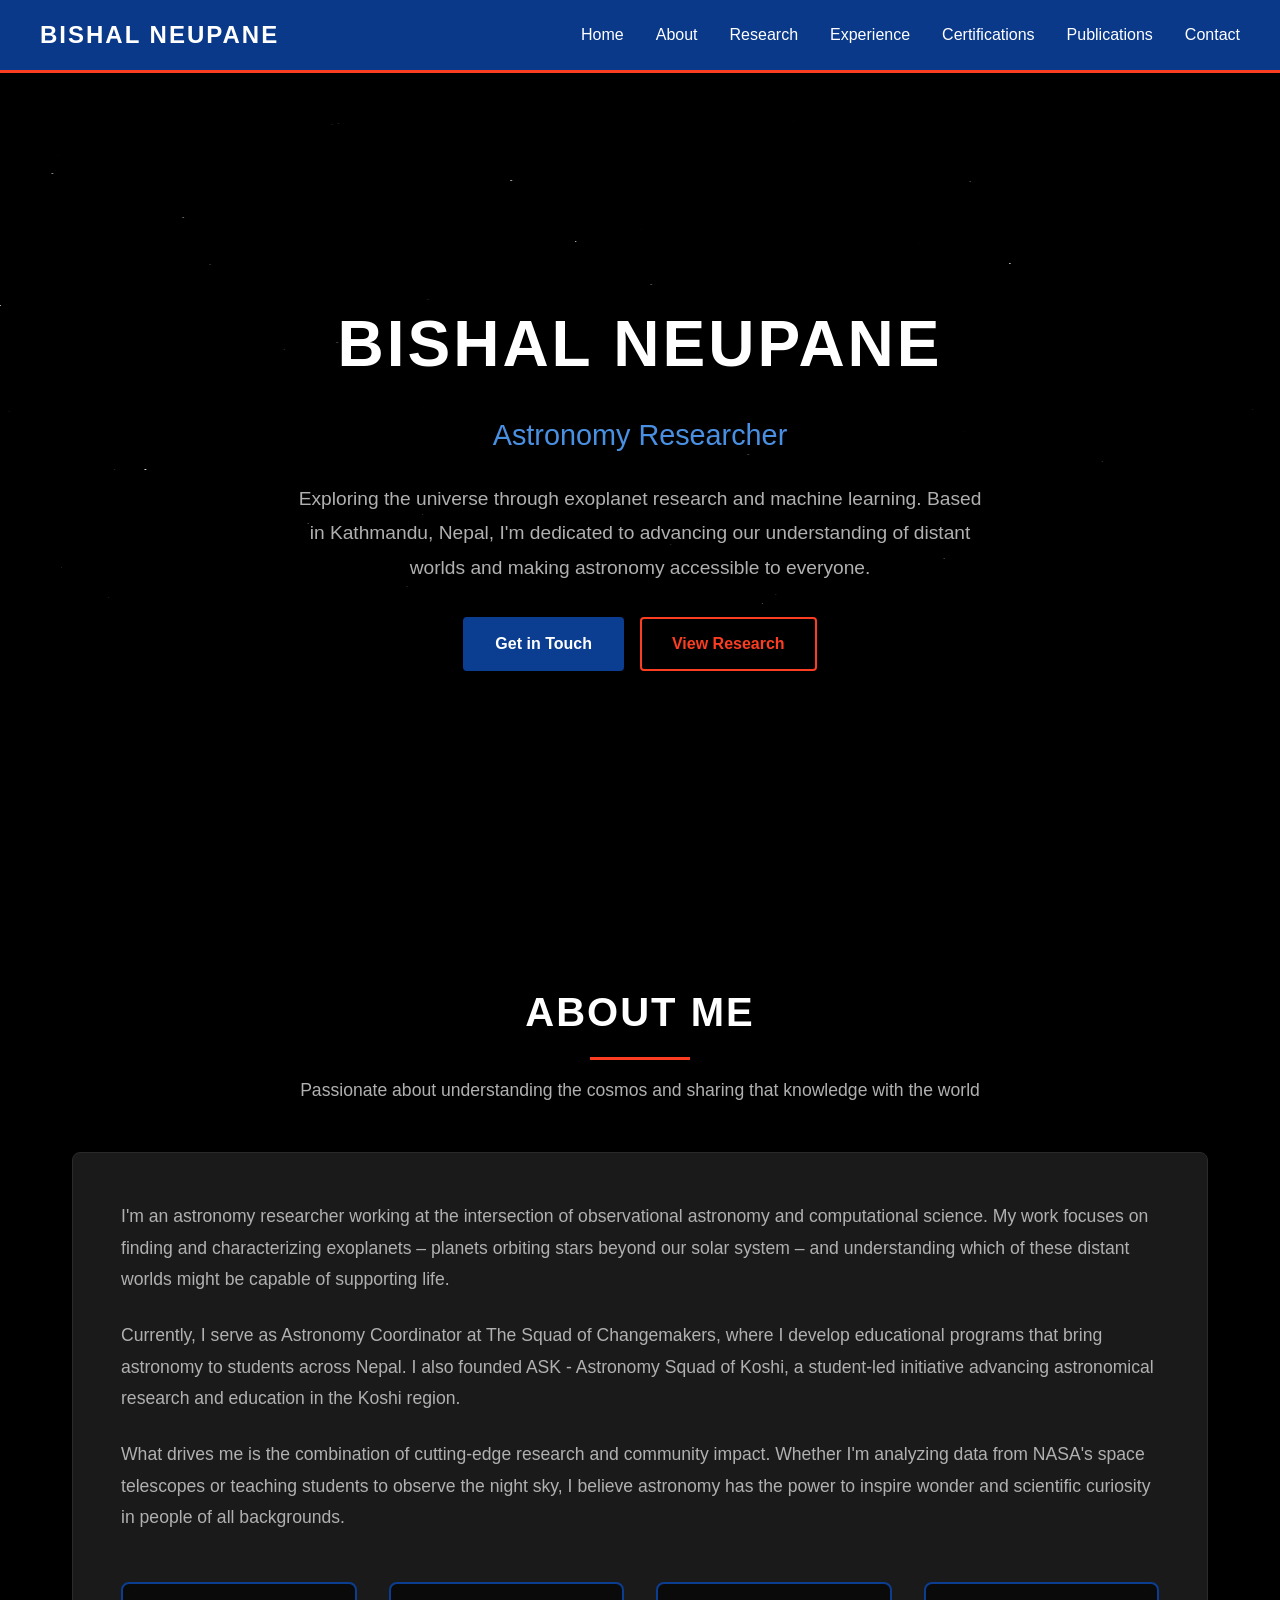
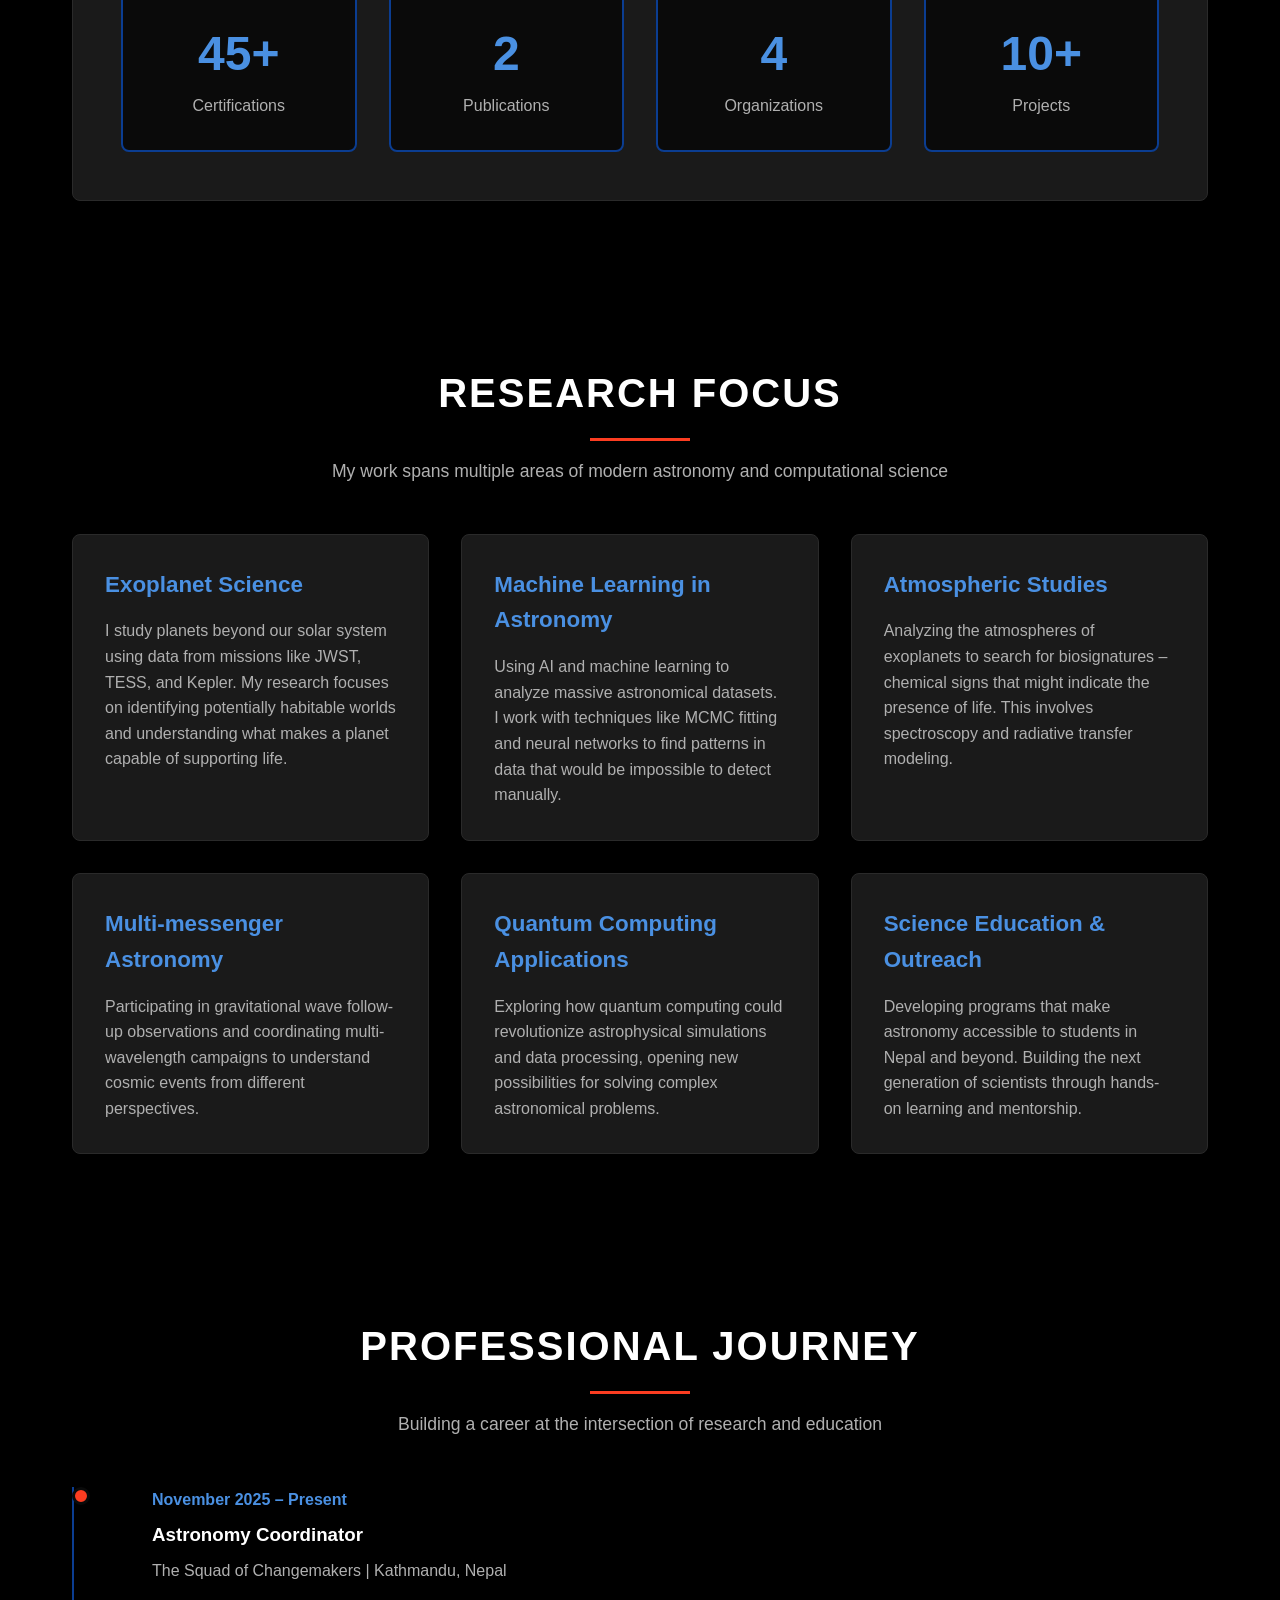
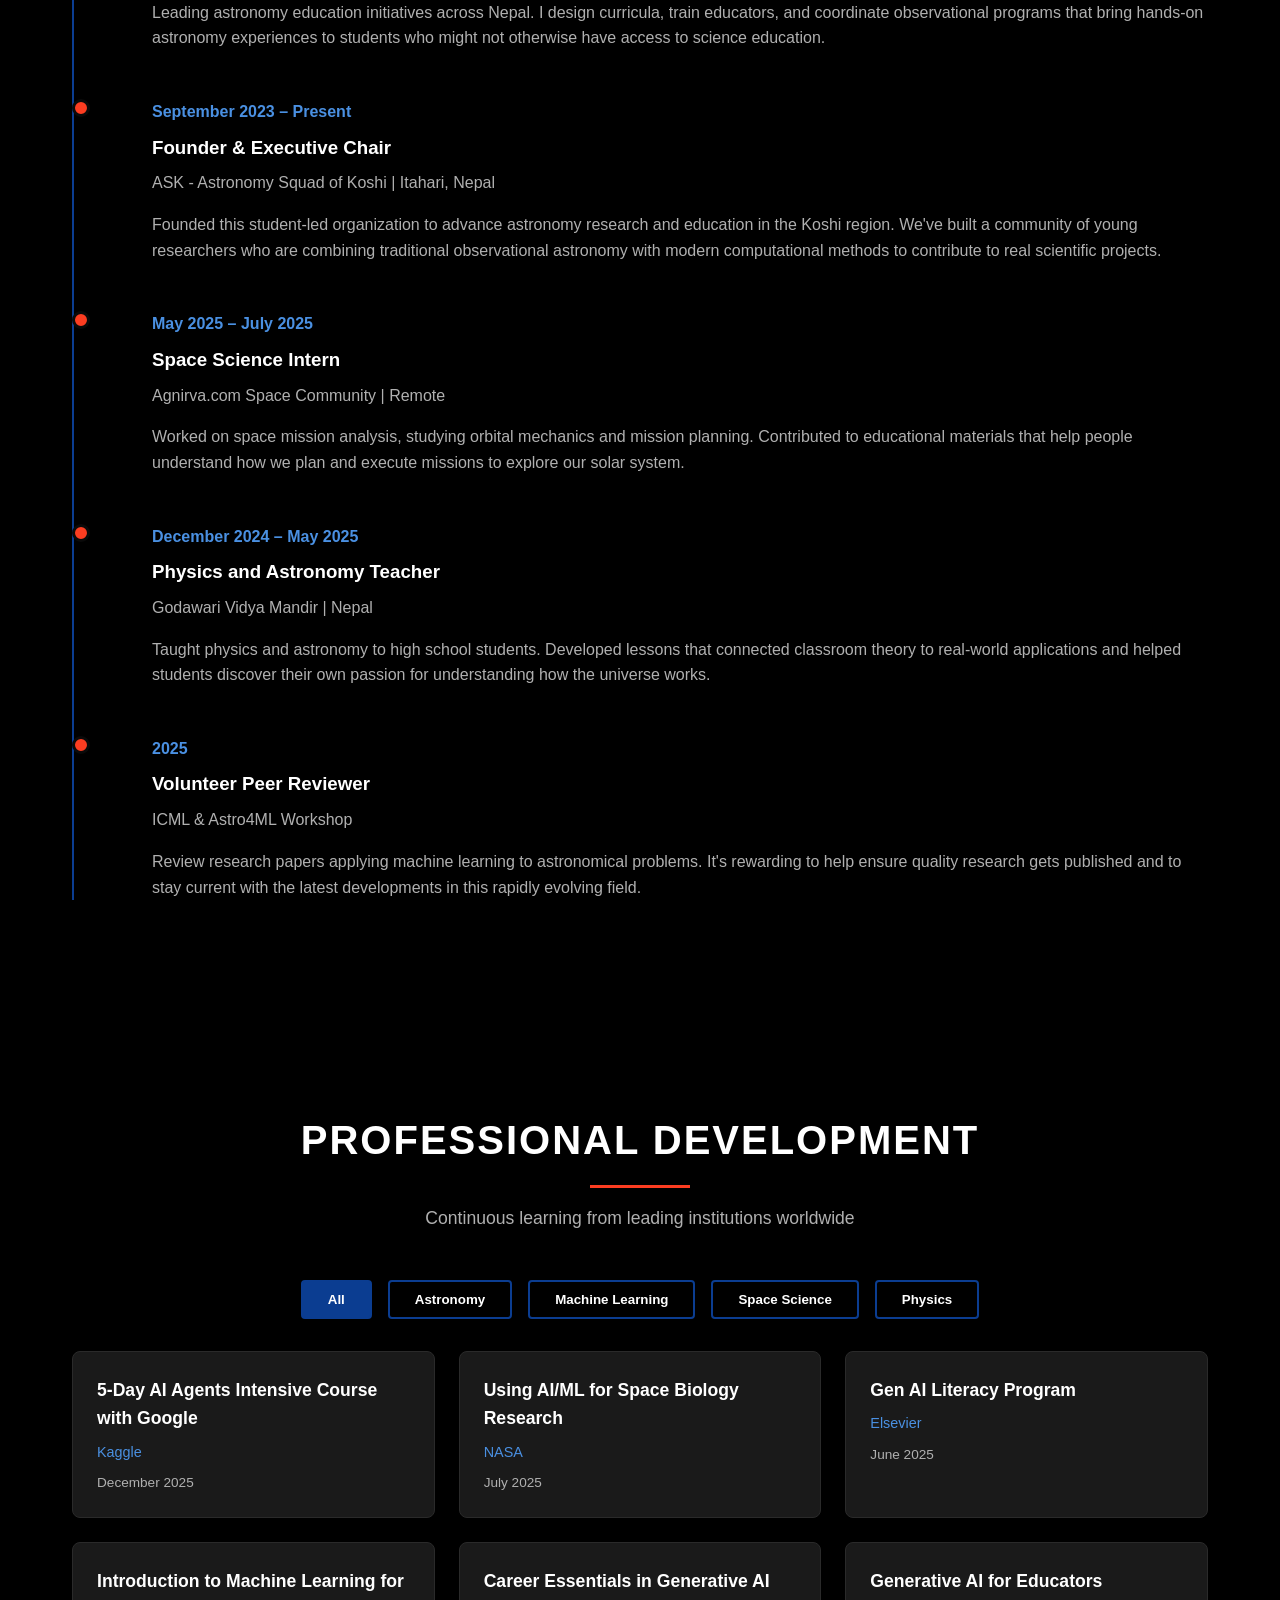
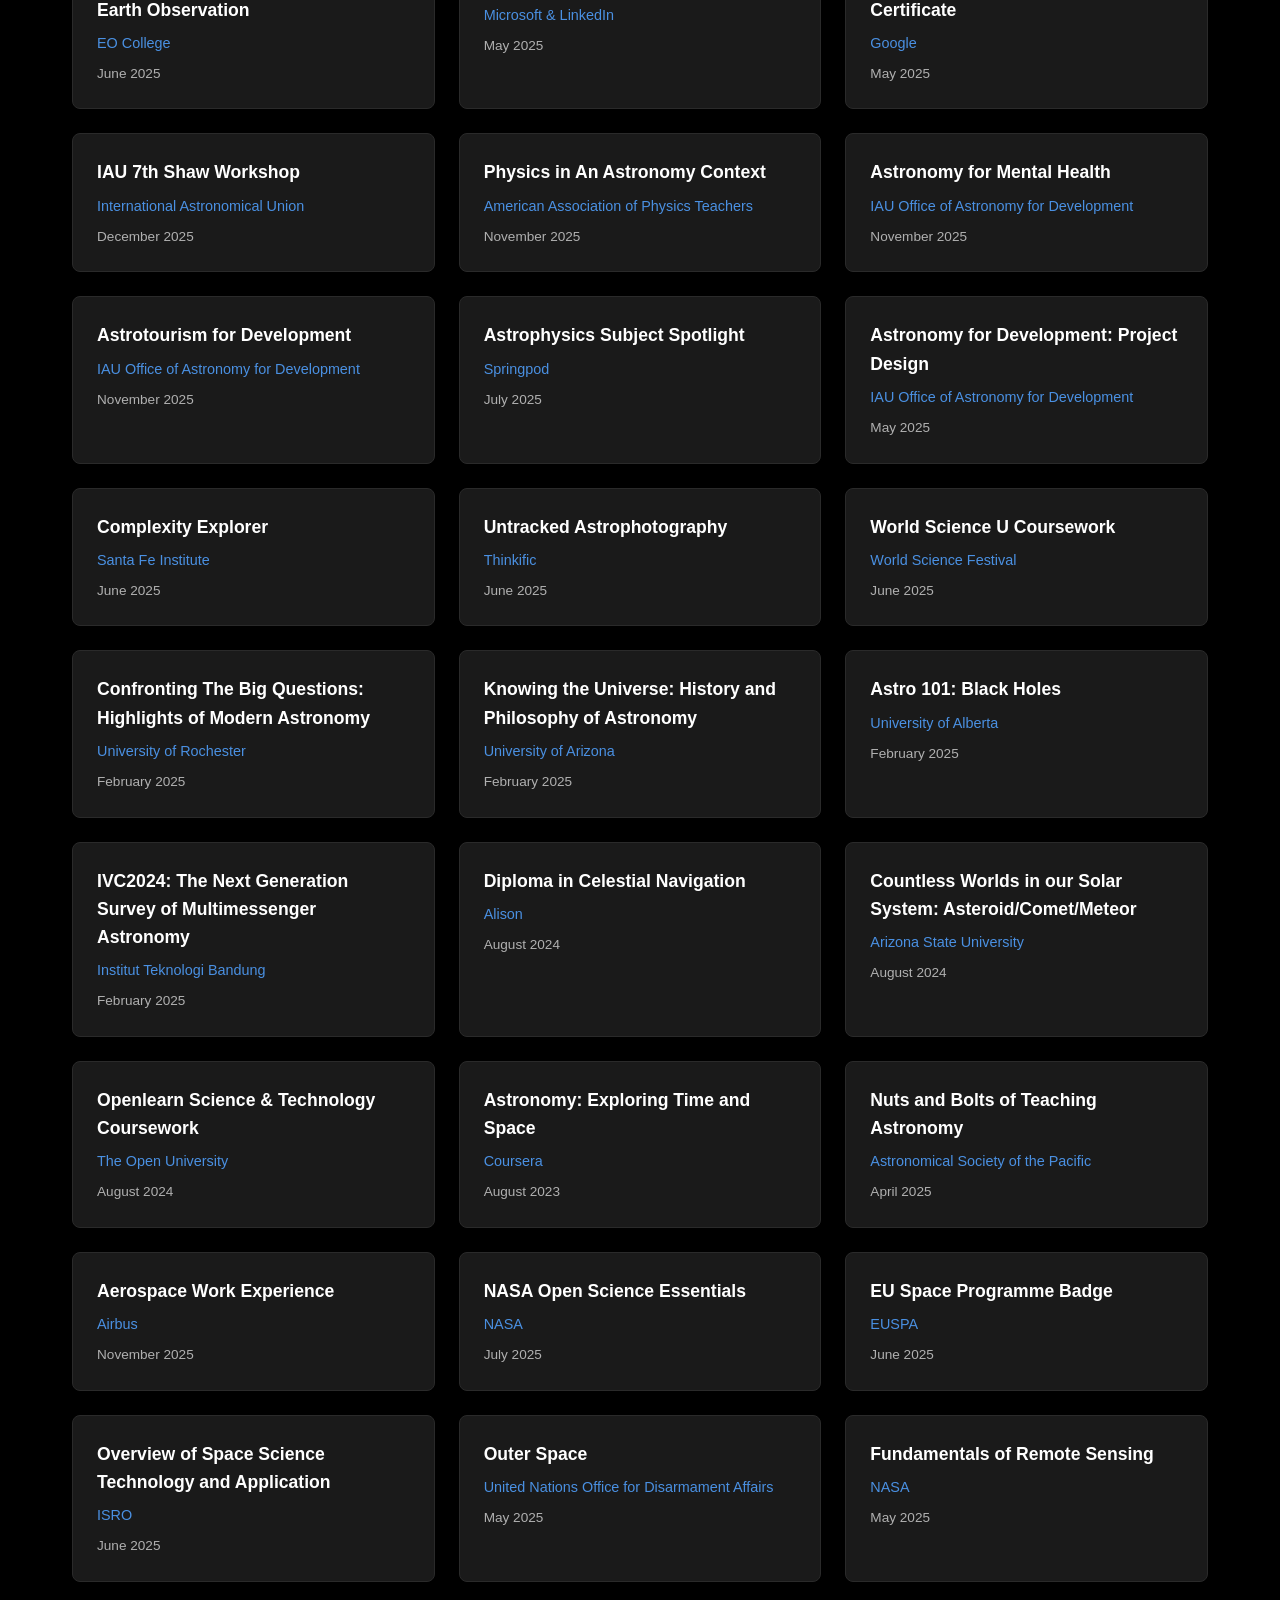
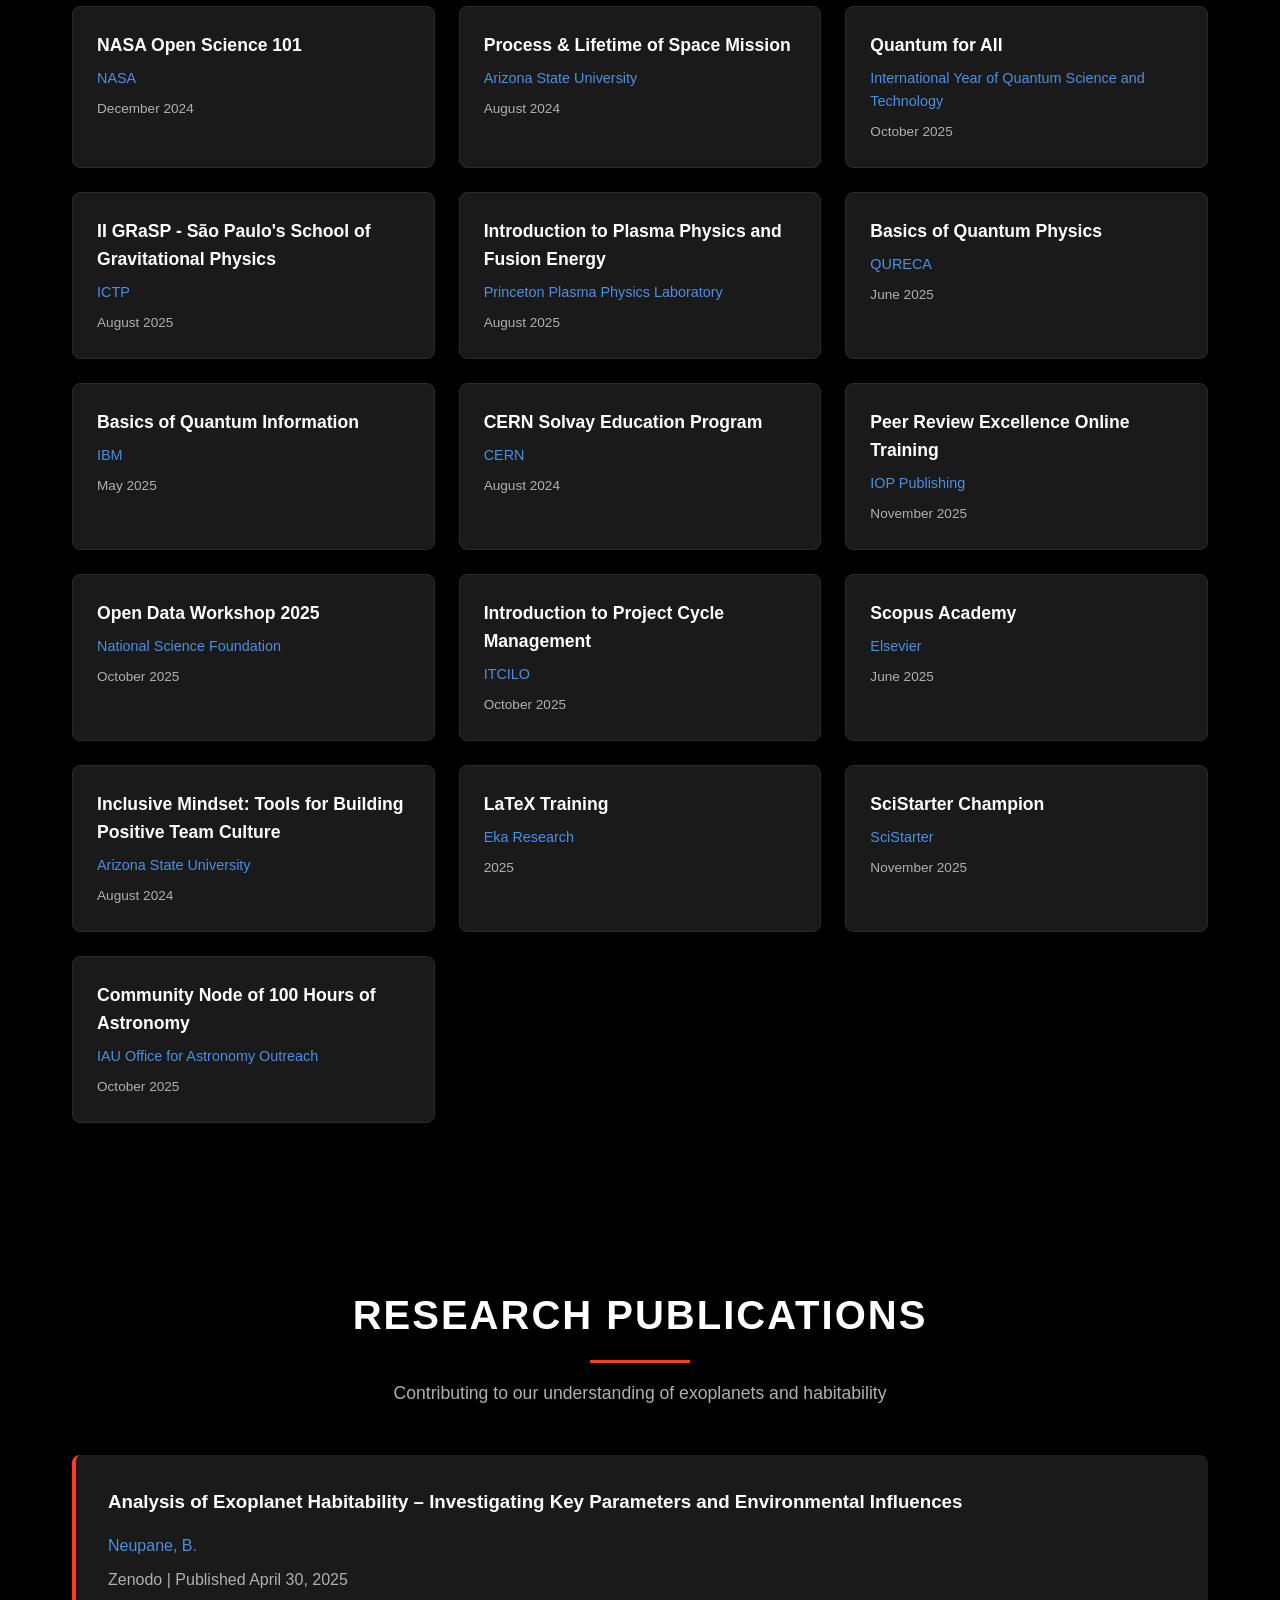
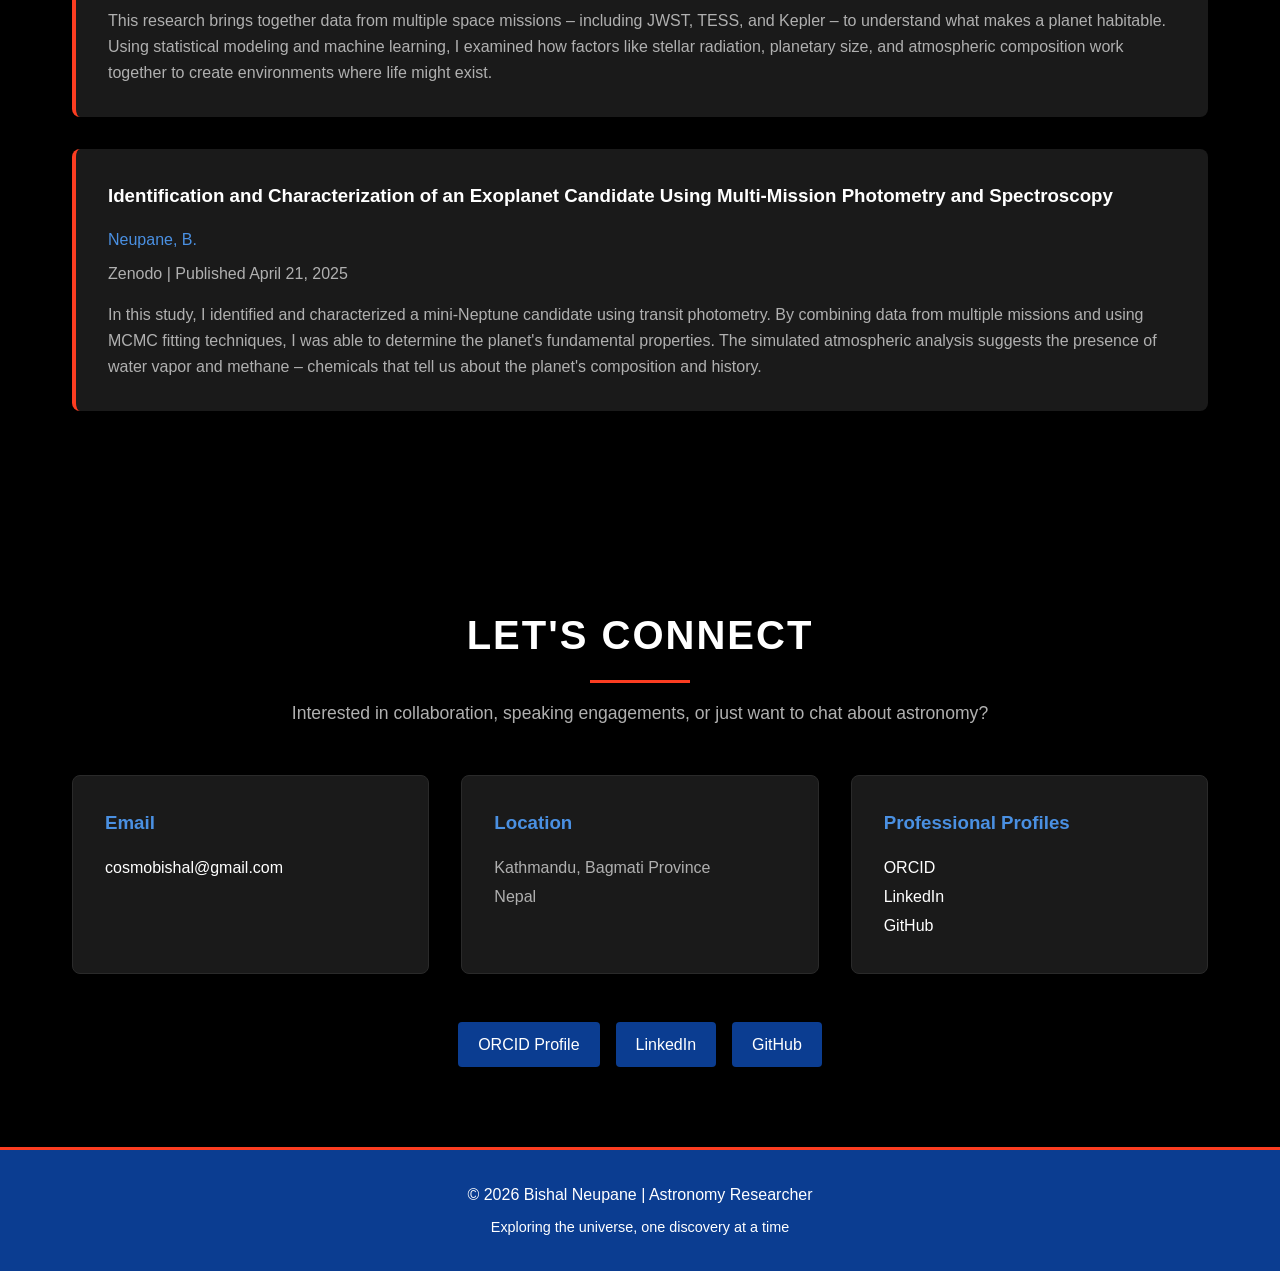
==== index.html @ dc9514df "Run" ====
<!DOCTYPE html>
<html lang="en">
<head>
    <meta charset="UTF-8">
    <meta name="viewport" content="width=device-width, initial-scale=1.0">
    <title>Bishal Neupane | Astronomy Researcher</title>
    <meta name="description" content="Bishal Neupane - Astronomy Researcher specializing in exoplanet studies and machine learning applications">
    
    <style>
        * {
            margin: 0;
            padding: 0;
            box-sizing: border-box;
        }

        body {
            font-family: -apple-system, BlinkMacSystemFont, 'Segoe UI', Roboto, Oxygen, Ubuntu, Cantarell, sans-serif;
            background: #000000;
            color: #ffffff;
            line-height: 1.6;
            overflow-x: hidden;
        }

        /* NASA-inspired color palette */
        :root {
            --nasa-blue: #0B3D91;
            --nasa-red: #FC3D21;
            --nasa-white: #ffffff;
            --dark-bg: #0a0a0a;
            --card-bg: #1a1a1a;
            --border-color: #2a2a2a;
            --accent-blue: #4A90E2;
            --text-gray: #b0b0b0;
        }

        /* Starfield Background */
        #stars {
            position: fixed;
            top: 0;
            left: 0;
            width: 100%;
            height: 100%;
            z-index: -1;
        }

        /* Navigation */
        nav {
            position: fixed;
            top: 0;
            width: 100%;
            background: rgba(11, 61, 145, 0.95);
            backdrop-filter: blur(10px);
            padding: 1rem 2rem;
            z-index: 1000;
            border-bottom: 3px solid var(--nasa-red);
        }

        .nav-container {
            max-width: 1200px;
            margin: 0 auto;
            display: flex;
            justify-content: space-between;
            align-items: center;
        }

        .logo {
            font-size: 1.5rem;
            font-weight: 700;
            color: var(--nasa-white);
            letter-spacing: 2px;
        }

        .nav-links {
            display: flex;
            gap: 2rem;
            list-style: none;
        }

        .nav-links a {
            color: var(--nasa-white);
            text-decoration: none;
            font-weight: 500;
            transition: color 0.3s;
        }

        .nav-links a:hover {
            color: var(--nasa-red);
        }

        /* Mobile Menu */
        .menu-toggle {
            display: none;
            flex-direction: column;
            gap: 4px;
            cursor: pointer;
        }

        .menu-toggle span {
            width: 25px;
            height: 3px;
            background: white;
            transition: 0.3s;
        }

        /* Hero Section */
        .hero {
            min-height: 100vh;
            display: flex;
            align-items: center;
            justify-content: center;
            text-align: center;
            padding: 6rem 2rem 2rem;
            position: relative;
        }

        .hero-content h1 {
            font-size: 4rem;
            font-weight: 700;
            margin-bottom: 1rem;
            color: var(--nasa-white);
            text-transform: uppercase;
            letter-spacing: 3px;
        }

        .hero-content h2 {
            font-size: 1.8rem;
            color: var(--accent-blue);
            margin-bottom: 1.5rem;
            font-weight: 400;
        }

        .hero-content p {
            font-size: 1.2rem;
            max-width: 700px;
            margin: 0 auto 2rem;
            color: var(--text-gray);
            line-height: 1.8;
        }

        .hero-buttons {
            display: flex;
            gap: 1rem;
            justify-content: center;
            flex-wrap: wrap;
        }

        .btn {
            padding: 12px 30px;
            border: 2px solid var(--nasa-blue);
            background: var(--nasa-blue);
            color: white;
            text-decoration: none;
            font-weight: 600;
            border-radius: 4px;
            transition: all 0.3s;
            display: inline-flex;
            align-items: center;
            gap: 8px;
        }

        .btn:hover {
            background: transparent;
            border-color: var(--accent-blue);
            color: var(--accent-blue);
        }

        .btn-outline {
            background: transparent;
            border-color: var(--nasa-red);
            color: var(--nasa-red);
        }

        .btn-outline:hover {
            background: var(--nasa-red);
            color: white;
        }

        /* Section Styles */
        section {
            padding: 5rem 2rem;
            max-width: 1200px;
            margin: 0 auto;
        }

        .section-title {
            font-size: 2.5rem;
            text-align: center;
            margin-bottom: 1rem;
            color: var(--nasa-white);
            text-transform: uppercase;
            letter-spacing: 2px;
            position: relative;
            padding-bottom: 1rem;
        }

        .section-title::after {
            content: '';
            position: absolute;
            bottom: 0;
            left: 50%;
            transform: translateX(-50%);
            width: 100px;
            height: 3px;
            background: var(--nasa-red);
        }

        .section-intro {
            text-align: center;
            font-size: 1.1rem;
            color: var(--text-gray);
            max-width: 800px;
            margin: 0 auto 3rem;
        }

        /* About Section */
        .about-content {
            background: var(--card-bg);
            padding: 3rem;
            border-radius: 8px;
            border: 1px solid var(--border-color);
            margin-top: 2rem;
        }

        .about-content p {
            margin-bottom: 1.5rem;
            font-size: 1.1rem;
            color: var(--text-gray);
            line-height: 1.8;
        }

        .stats-grid {
            display: grid;
            grid-template-columns: repeat(auto-fit, minmax(200px, 1fr));
            gap: 2rem;
            margin-top: 3rem;
        }

        .stat-box {
            text-align: center;
            padding: 2rem;
            background: var(--dark-bg);
            border: 2px solid var(--nasa-blue);
            border-radius: 8px;
        }

        .stat-number {
            font-size: 3rem;
            font-weight: 700;
            color: var(--accent-blue);
            display: block;
        }

        .stat-label {
            font-size: 1rem;
            color: var(--text-gray);
            margin-top: 0.5rem;
        }

        /* Research Grid */
        .research-grid {
            display: grid;
            grid-template-columns: repeat(auto-fit, minmax(300px, 1fr));
            gap: 2rem;
            margin-top: 3rem;
        }

        .research-card {
            background: var(--card-bg);
            padding: 2rem;
            border-radius: 8px;
            border: 1px solid var(--border-color);
            transition: all 0.3s;
        }

        .research-card:hover {
            border-color: var(--nasa-blue);
            transform: translateY(-5px);
        }

        .research-card h3 {
            color: var(--accent-blue);
            margin-bottom: 1rem;
            font-size: 1.4rem;
        }

        .research-card p {
            color: var(--text-gray);
            line-height: 1.6;
        }

        /* Experience Timeline */
        .timeline {
            position: relative;
            padding-left: 3rem;
            margin-top: 3rem;
        }

        .timeline::before {
            content: '';
            position: absolute;
            left: 0;
            top: 0;
            bottom: 0;
            width: 2px;
            background: var(--nasa-blue);
        }

        .timeline-item {
            position: relative;
            margin-bottom: 3rem;
            padding-left: 2rem;
        }

        .timeline-item::before {
            content: '';
            position: absolute;
            left: -3rem;
            top: 0;
            width: 12px;
            height: 12px;
            background: var(--nasa-red);
            border-radius: 50%;
            border: 3px solid var(--dark-bg);
        }

        .timeline-date {
            color: var(--accent-blue);
            font-weight: 600;
            margin-bottom: 0.5rem;
        }

        .timeline-item h3 {
            color: var(--nasa-white);
            margin-bottom: 0.5rem;
        }

        .timeline-item h4 {
            color: var(--text-gray);
            font-weight: 400;
            margin-bottom: 1rem;
        }

        .timeline-item p {
            color: var(--text-gray);
            line-height: 1.6;
        }

        /* Certifications */
        .cert-filters {
            display: flex;
            gap: 1rem;
            justify-content: center;
            flex-wrap: wrap;
            margin: 2rem 0;
        }

        .cert-filter {
            padding: 10px 25px;
            background: transparent;
            border: 2px solid var(--nasa-blue);
            color: var(--nasa-white);
            cursor: pointer;
            border-radius: 4px;
            font-weight: 600;
            transition: all 0.3s;
        }

        .cert-filter:hover,
        .cert-filter.active {
            background: var(--nasa-blue);
        }

        .cert-grid {
            display: grid;
            grid-template-columns: repeat(auto-fill, minmax(280px, 1fr));
            gap: 1.5rem;
            margin-top: 2rem;
        }

        .cert-card {
            background: var(--card-bg);
            padding: 1.5rem;
            border-radius: 8px;
            border: 1px solid var(--border-color);
            transition: all 0.3s;
        }

        .cert-card:hover {
            border-color: var(--accent-blue);
        }

        .cert-card h4 {
            color: var(--nasa-white);
            margin-bottom: 0.5rem;
            font-size: 1.1rem;
        }

        .cert-institution {
            color: var(--accent-blue);
            font-size: 0.9rem;
            margin-bottom: 0.5rem;
        }

        .cert-date {
            color: var(--text-gray);
            font-size: 0.85rem;
        }

        /* Publications */
        .publication-list {
            margin-top: 3rem;
        }

        .publication {
            background: var(--card-bg);
            padding: 2rem;
            border-radius: 8px;
            border-left: 4px solid var(--nasa-red);
            margin-bottom: 2rem;
        }

        .publication h3 {
            color: var(--nasa-white);
            margin-bottom: 1rem;
        }

        .publication .authors {
            color: var(--accent-blue);
            margin-bottom: 0.5rem;
        }

        .publication .venue {
            color: var(--text-gray);
            margin-bottom: 1rem;
        }

        .publication p {
            color: var(--text-gray);
            line-height: 1.6;
        }

        /* Contact Section */
        .contact-grid {
            display: grid;
            grid-template-columns: repeat(auto-fit, minmax(300px, 1fr));
            gap: 2rem;
            margin-top: 3rem;
        }

        .contact-info {
            background: var(--card-bg);
            padding: 2rem;
            border-radius: 8px;
            border: 1px solid var(--border-color);
        }

        .contact-info h3 {
            color: var(--accent-blue);
            margin-bottom: 1rem;
        }

        .contact-info p {
            color: var(--text-gray);
            line-height: 1.8;
        }

        .contact-info a {
            color: var(--nasa-white);
            text-decoration: none;
        }

        .contact-info a:hover {
            color: var(--accent-blue);
        }

        .social-links {
            display: flex;
            gap: 1rem;
            margin-top: 2rem;
            flex-wrap: wrap;
        }

        .social-link {
            padding: 10px 20px;
            background: var(--nasa-blue);
            color: white;
            text-decoration: none;
            border-radius: 4px;
            transition: all 0.3s;
        }

        .social-link:hover {
            background: var(--accent-blue);
        }

        /* Footer */
        footer {
            background: var(--nasa-blue);
            padding: 2rem;
            text-align: center;
            border-top: 3px solid var(--nasa-red);
        }

        footer p {
            color: var(--nasa-white);
        }

        /* Responsive */
        @media (max-width: 768px) {
            .nav-links {
                display: none;
                position: absolute;
                top: 100%;
                left: 0;
                right: 0;
                background: var(--nasa-blue);
                flex-direction: column;
                padding: 1rem;
                gap: 1rem;
            }

            .nav-links.active {
                display: flex;
            }

            .menu-toggle {
                display: flex;
            }

            .hero-content h1 {
                font-size: 2.5rem;
            }

            .hero-content h2 {
                font-size: 1.4rem;
            }

            .timeline {
                padding-left: 2rem;
            }
        }
    </style>
</head>
<body>
    <!-- Stars Background -->
    <canvas id="stars"></canvas>

    <!-- Navigation -->
    <nav>
        <div class="nav-container">
            <div class="logo">BISHAL NEUPANE</div>
            <div class="menu-toggle" onclick="toggleMenu()">
                <span></span>
                <span></span>
                <span></span>
            </div>
            <ul class="nav-links" id="navLinks">
                <li><a href="#home" onclick="closeMenu()">Home</a></li>
                <li><a href="#about" onclick="closeMenu()">About</a></li>
                <li><a href="#research" onclick="closeMenu()">Research</a></li>
                <li><a href="#experience" onclick="closeMenu()">Experience</a></li>
                <li><a href="#certifications" onclick="closeMenu()">Certifications</a></li>
                <li><a href="#publications" onclick="closeMenu()">Publications</a></li>
                <li><a href="#contact" onclick="closeMenu()">Contact</a></li>
            </ul>
        </div>
    </nav>

    <!-- Hero Section -->
    <section id="home" class="hero">
        <div class="hero-content">
            <h1>Bishal Neupane</h1>
            <h2>Astronomy Researcher</h2>
            <p>Exploring the universe through exoplanet research and machine learning. Based in Kathmandu, Nepal, I'm dedicated to advancing our understanding of distant worlds and making astronomy accessible to everyone.</p>
            <div class="hero-buttons">
                <a href="#contact" class="btn">Get in Touch</a>
                <a href="#research" class="btn btn-outline">View Research</a>
            </div>
        </div>
    </section>

    <!-- About Section -->
    <section id="about">
        <h2 class="section-title">About Me</h2>
        <p class="section-intro">Passionate about understanding the cosmos and sharing that knowledge with the world</p>
        
        <div class="about-content">
            <p>I'm an astronomy researcher working at the intersection of observational astronomy and computational science. My work focuses on finding and characterizing exoplanets – planets orbiting stars beyond our solar system – and understanding which of these distant worlds might be capable of supporting life.</p>
            
            <p>Currently, I serve as Astronomy Coordinator at The Squad of Changemakers, where I develop educational programs that bring astronomy to students across Nepal. I also founded ASK - Astronomy Squad of Koshi, a student-led initiative advancing astronomical research and education in the Koshi region.</p>
            
            <p>What drives me is the combination of cutting-edge research and community impact. Whether I'm analyzing data from NASA's space telescopes or teaching students to observe the night sky, I believe astronomy has the power to inspire wonder and scientific curiosity in people of all backgrounds.</p>

            <div class="stats-grid">
                <div class="stat-box">
                    <span class="stat-number">45+</span>
                    <span class="stat-label">Certifications</span>
                </div>
                <div class="stat-box">
                    <span class="stat-number">2</span>
                    <span class="stat-label">Publications</span>
                </div>
                <div class="stat-box">
                    <span class="stat-number">4</span>
                    <span class="stat-label">Organizations</span>
                </div>
                <div class="stat-box">
                    <span class="stat-number">10+</span>
                    <span class="stat-label">Projects</span>
                </div>
            </div>
        </div>
    </section>

    <!-- Research Section -->
    <section id="research">
        <h2 class="section-title">Research Focus</h2>
        <p class="section-intro">My work spans multiple areas of modern astronomy and computational science</p>
        
        <div class="research-grid">
            <div class="research-card">
                <h3>Exoplanet Science</h3>
                <p>I study planets beyond our solar system using data from missions like JWST, TESS, and Kepler. My research focuses on identifying potentially habitable worlds and understanding what makes a planet capable of supporting life.</p>
            </div>
            
            <div class="research-card">
                <h3>Machine Learning in Astronomy</h3>
                <p>Using AI and machine learning to analyze massive astronomical datasets. I work with techniques like MCMC fitting and neural networks to find patterns in data that would be impossible to detect manually.</p>
            </div>
            
            <div class="research-card">
                <h3>Atmospheric Studies</h3>
                <p>Analyzing the atmospheres of exoplanets to search for biosignatures – chemical signs that might indicate the presence of life. This involves spectroscopy and radiative transfer modeling.</p>
            </div>
            
            <div class="research-card">
                <h3>Multi-messenger Astronomy</h3>
                <p>Participating in gravitational wave follow-up observations and coordinating multi-wavelength campaigns to understand cosmic events from different perspectives.</p>
            </div>
            
            <div class="research-card">
                <h3>Quantum Computing Applications</h3>
                <p>Exploring how quantum computing could revolutionize astrophysical simulations and data processing, opening new possibilities for solving complex astronomical problems.</p>
            </div>
            
            <div class="research-card">
                <h3>Science Education & Outreach</h3>
                <p>Developing programs that make astronomy accessible to students in Nepal and beyond. Building the next generation of scientists through hands-on learning and mentorship.</p>
            </div>
        </div>
    </section>

    <!-- Experience Section -->
    <section id="experience">
        <h2 class="section-title">Professional Journey</h2>
        <p class="section-intro">Building a career at the intersection of research and education</p>
        
        <div class="timeline">
            <div class="timeline-item">
                <div class="timeline-date">November 2025 – Present</div>
                <h3>Astronomy Coordinator</h3>
                <h4>The Squad of Changemakers | Kathmandu, Nepal</h4>
                <p>Leading astronomy education initiatives across Nepal. I design curricula, train educators, and coordinate observational programs that bring hands-on astronomy experiences to students who might not otherwise have access to science education.</p>
            </div>
            
            <div class="timeline-item">
                <div class="timeline-date">September 2023 – Present</div>
                <h3>Founder & Executive Chair</h3>
                <h4>ASK - Astronomy Squad of Koshi | Itahari, Nepal</h4>
                <p>Founded this student-led organization to advance astronomy research and education in the Koshi region. We've built a community of young researchers who are combining traditional observational astronomy with modern computational methods to contribute to real scientific projects.</p>
            </div>
            
            <div class="timeline-item">
                <div class="timeline-date">May 2025 – July 2025</div>
                <h3>Space Science Intern</h3>
                <h4>Agnirva.com Space Community | Remote</h4>
                <p>Worked on space mission analysis, studying orbital mechanics and mission planning. Contributed to educational materials that help people understand how we plan and execute missions to explore our solar system.</p>
            </div>
            
            <div class="timeline-item">
                <div class="timeline-date">December 2024 – May 2025</div>
                <h3>Physics and Astronomy Teacher</h3>
                <h4>Godawari Vidya Mandir | Nepal</h4>
                <p>Taught physics and astronomy to high school students. Developed lessons that connected classroom theory to real-world applications and helped students discover their own passion for understanding how the universe works.</p>
            </div>
            
            <div class="timeline-item">
                <div class="timeline-date">2025</div>
                <h3>Volunteer Peer Reviewer</h3>
                <h4>ICML & Astro4ML Workshop</h4>
                <p>Review research papers applying machine learning to astronomical problems. It's rewarding to help ensure quality research gets published and to stay current with the latest developments in this rapidly evolving field.</p>
            </div>
        </div>
    </section>

    <!-- Certifications Section -->
    <section id="certifications">
        <h2 class="section-title">Professional Development</h2>
        <p class="section-intro">Continuous learning from leading institutions worldwide</p>
        
        <div class="cert-filters">
            <button class="cert-filter active" onclick="filterCerts('all')">All</button>
            <button class="cert-filter" onclick="filterCerts('astronomy')">Astronomy</button>
            <button class="cert-filter" onclick="filterCerts('ml')">Machine Learning</button>
            <button class="cert-filter" onclick="filterCerts('space')">Space Science</button>
            <button class="cert-filter" onclick="filterCerts('physics')">Physics</button>
        </div>
        
        <div class="cert-grid" id="certGrid"></div>
    </section>

    <!-- Publications Section -->
    <section id="publications">
        <h2 class="section-title">Research Publications</h2>
        <p class="section-intro">Contributing to our understanding of exoplanets and habitability</p>
        
        <div class="publication-list">
            <div class="publication">
                <h3>Analysis of Exoplanet Habitability – Investigating Key Parameters and Environmental Influences</h3>
                <p class="authors">Neupane, B.</p>
                <p class="venue">Zenodo | Published April 30, 2025</p>
                <p>This research brings together data from multiple space missions – including JWST, TESS, and Kepler – to understand what makes a planet habitable. Using statistical modeling and machine learning, I examined how factors like stellar radiation, planetary size, and atmospheric composition work together to create environments where life might exist.</p>
            </div>
            
            <div class="publication">
                <h3>Identification and Characterization of an Exoplanet Candidate Using Multi-Mission Photometry and Spectroscopy</h3>
                <p class="authors">Neupane, B.</p>
                <p class="venue">Zenodo | Published April 21, 2025</p>
                <p>In this study, I identified and characterized a mini-Neptune candidate using transit photometry. By combining data from multiple missions and using MCMC fitting techniques, I was able to determine the planet's fundamental properties. The simulated atmospheric analysis suggests the presence of water vapor and methane – chemicals that tell us about the planet's composition and history.</p>
            </div>
        </div>
    </section>

    <!-- Contact Section -->
    <section id="contact">
        <h2 class="section-title">Let's Connect</h2>
        <p class="section-intro">Interested in collaboration, speaking engagements, or just want to chat about astronomy?</p>
        
        <div class="contact-grid">
            <div class="contact-info">
                <h3>Email</h3>
                <p><a href="mailto:cosmobishal@gmail.com">cosmobishal@gmail.com</a></p>
            </div>
            
            <div class="contact-info">
                <h3>Location</h3>
                <p>Kathmandu, Bagmati Province<br>Nepal</p>
            </div>
            
            <div class="contact-info">
                <h3>Professional Profiles</h3>
                <p>
                    <a href="https://orcid.org/0009-0005-9970-3666" target="_blank">ORCID</a><br>
                    <a href="https://www.linkedin.com/in/cosmobishal/" target="_blank">LinkedIn</a><br>
                    <a href="https://github.com/cosmobishal" target="_blank">GitHub</a>
                </p>
            </div>
        </div>

        <div class="social-links" style="justify-content: center; margin-top: 3rem;">
            <a href="https://orcid.org/0009-0005-9970-3666" target="_blank" class="social-link">ORCID Profile</a>
            <a href="https://www.linkedin.com/in/cosmobishal/" target="_blank" class="social-link">LinkedIn</a>
            <a href="https://github.com/cosmobishal" target="_blank" class="social-link">GitHub</a>
        </div>
    </section>

    <!-- Footer -->
    <footer>
        <p>&copy; 2026 Bishal Neupane | Astronomy Researcher</p>
        <p style="margin-top: 0.5rem; font-size: 0.9rem;">Exploring the universe, one discovery at a time</p>
    </footer>

    <!-- JavaScript -->
    <script>
        // Starfield Background
        const canvas = document.getElementById('stars');
        const ctx = canvas.getContext('2d');
        
        canvas.width = window.innerWidth;
        canvas.height = document.documentElement.scrollHeight;
        
        const stars = [];
        for (let i = 0; i < 200; i++) {
            stars.push({
                x: Math.random() * canvas.width,
                y: Math.random() * canvas.height,
                radius: Math.random() * 1.5,
                opacity: Math.random()
            });
        }
        
        function drawStars() {
            ctx.fillStyle = '#000000';
            ctx.fillRect(0, 0, canvas.width, canvas.height);
            
            stars.forEach(star => {
                ctx.beginPath();
                ctx.arc(star.x, star.y, star.radius, 0, Math.PI * 2);
                ctx.fillStyle = `rgba(255, 255, 255, ${star.opacity})`;
                ctx.fill();
                
                star.opacity += (Math.random() - 0.5) * 0.02;
                if (star.opacity > 1) star.opacity = 1;
                if (star.opacity < 0.3) star.opacity = 0.3;
            });
            
            requestAnimationFrame(drawStars);
        }
        
        drawStars();
        
        window.addEventListener('resize', () => {
            canvas.width = window.innerWidth;
            canvas.height = document.documentElement.scrollHeight;
        });

        // Mobile Menu
        function toggleMenu() {
            document.getElementById('navLinks').classList.toggle('active');
        }

        function closeMenu() {
            document.getElementById('navLinks').classList.remove('active');
        }

        // Smooth Scrolling
        document.querySelectorAll('a[href^="#"]').forEach(anchor => {
            anchor.addEventListener('click', function(e) {
                e.preventDefault();
                const target = document.querySelector(this.getAttribute('href'));
                if (target) {
                    target.scrollIntoView({ behavior: 'smooth', block: 'start' });
                }
            });
        });

        // Certifications Data
        const certifications = [
            {title: "5-Day AI Agents Intensive Course with Google", institution: "Kaggle", date: "December 2025", category: "ml"},
            {title: "Using AI/ML for Space Biology Research", institution: "NASA", date: "July 2025", category: "ml"},
            {title: "Gen AI Literacy Program", institution: "Elsevier", date: "June 2025", category: "ml"},
            {title: "Introduction to Machine Learning for Earth Observation", institution: "EO College", date: "June 2025", category: "ml"},
            {title: "Career Essentials in Generative AI", institution: "Microsoft & LinkedIn", date: "May 2025", category: "ml"},
            {title: "Generative AI for Educators Certificate", institution: "Google", date: "May 2025", category: "ml"},
            {title: "IAU 7th Shaw Workshop", institution: "International Astronomical Union", date: "December 2025", category: "astronomy"},
            {title: "Physics in An Astronomy Context", institution: "American Association of Physics Teachers", date: "November 2025", category: "astronomy"},
            {title: "Astronomy for Mental Health", institution: "IAU Office of Astronomy for Development", date: "November 2025", category: "astronomy"},
            {title: "Astrotourism for Development", institution: "IAU Office of Astronomy for Development", date: "November 2025", category: "astronomy"},
            {title: "Astrophysics Subject Spotlight", institution: "Springpod", date: "July 2025", category: "astronomy"},
            {title: "Astronomy for Development: Project Design", institution: "IAU Office of Astronomy for Development", date: "May 2025", category: "astronomy"},
            {title: "Complexity Explorer", institution: "Santa Fe Institute", date: "June 2025", category: "astronomy"},
            {title: "Untracked Astrophotography", institution: "Thinkific", date: "June 2025", category: "astronomy"},
            {title: "World Science U Coursework", institution: "World Science Festival", date: "June 2025", category: "astronomy"},
            {title: "Confronting The Big Questions: Highlights of Modern Astronomy", institution: "University of Rochester", date: "February 2025", category: "astronomy"},
            {title: "Knowing the Universe: History and Philosophy of Astronomy", institution: "University of Arizona", date: "February 2025", category: "astronomy"},
            {title: "Astro 101: Black Holes", institution: "University of Alberta", date: "February 2025", category: "astronomy"},
            {title: "IVC2024: The Next Generation Survey of Multimessenger Astronomy", institution: "Institut Teknologi Bandung", date: "February 2025", category: "astronomy"},
            {title: "Diploma in Celestial Navigation", institution: "Alison", date: "August 2024", category: "astronomy"},
            {title: "Countless Worlds in our Solar System: Asteroid/Comet/Meteor", institution: "Arizona State University", date: "August 2024", category: "astronomy"},
            {title: "Openlearn Science & Technology Coursework", institution: "The Open University", date: "August 2024", category: "astronomy"},
            {title: "Astronomy: Exploring Time and Space", institution: "Coursera", date: "August 2023", category: "astronomy"},
            {title: "Nuts and Bolts of Teaching Astronomy", institution: "Astronomical Society of the Pacific", date: "April 2025", category: "astronomy"},
            {title: "Aerospace Work Experience", institution: "Airbus", date: "November 2025", category: "space"},
            {title: "NASA Open Science Essentials", institution: "NASA", date: "July 2025", category: "space"},
            {title: "EU Space Programme Badge", institution: "EUSPA", date: "June 2025", category: "space"},
            {title: "Overview of Space Science Technology and Application", institution: "ISRO", date: "June 2025", category: "space"},
            {title: "Outer Space", institution: "United Nations Office for Disarmament Affairs", date: "May 2025", category: "space"},
            {title: "Fundamentals of Remote Sensing", institution: "NASA", date: "May 2025", category: "space"},
            {title: "NASA Open Science 101", institution: "NASA", date: "December 2024", category: "space"},
            {title: "Process & Lifetime of Space Mission", institution: "Arizona State University", date: "August 2024", category: "space"},
            {title: "Quantum for All", institution: "International Year of Quantum Science and Technology", date: "October 2025", category: "physics"},
            {title: "II GRaSP - São Paulo's School of Gravitational Physics", institution: "ICTP", date: "August 2025", category: "physics"},
            {title: "Introduction to Plasma Physics and Fusion Energy", institution: "Princeton Plasma Physics Laboratory", date: "August 2025", category: "physics"},
            {title: "Basics of Quantum Physics", institution: "QURECA", date: "June 2025", category: "physics"},
            {title: "Basics of Quantum Information", institution: "IBM", date: "May 2025", category: "physics"},
            {title: "CERN Solvay Education Program", institution: "CERN", date: "August 2024", category: "physics"},
            {title: "Peer Review Excellence Online Training", institution: "IOP Publishing", date: "November 2025", category: "astronomy"},
            {title: "Open Data Workshop 2025", institution: "National Science Foundation", date: "October 2025", category: "astronomy"},
            {title: "Introduction to Project Cycle Management", institution: "ITCILO", date: "October 2025", category: "astronomy"},
            {title: "Scopus Academy", institution: "Elsevier", date: "June 2025", category: "astronomy"},
            {title: "Inclusive Mindset: Tools for Building Positive Team Culture", institution: "Arizona State University", date: "August 2024", category: "astronomy"},
            {title: "LaTeX Training", institution: "Eka Research", date: "2025", category: "astronomy"},
            {title: "SciStarter Champion", institution: "SciStarter", date: "November 2025", category: "astronomy"},
            {title: "Community Node of 100 Hours of Astronomy", institution: "IAU Office for Astronomy Outreach", date: "October 2025", category: "astronomy"}
        ];

        // Filter Certifications
        let currentFilter = 'all';
        
        function filterCerts(category) {
            currentFilter = category;
            
            document.querySelectorAll('.cert-filter').forEach(btn => {
                btn.classList.remove('active');
            });
            event.target.classList.add('active');
            
            renderCerts();
        }
        
        function renderCerts() {
            const grid = document.getElementById('certGrid');
            const filtered = currentFilter === 'all' ? certifications : certifications.filter(c => c.category === currentFilter);
            
            grid.innerHTML = filtered.map(cert => `
                <div class="cert-card">
                    <h4>${cert.title}</h4>
                    <p class="cert-institution">${cert.institution}</p>
                    <p class="cert-date">${cert.date}</p>
                </div>
            `).join('');
        }
        
        renderCerts();
    </script>
</body>
</html>
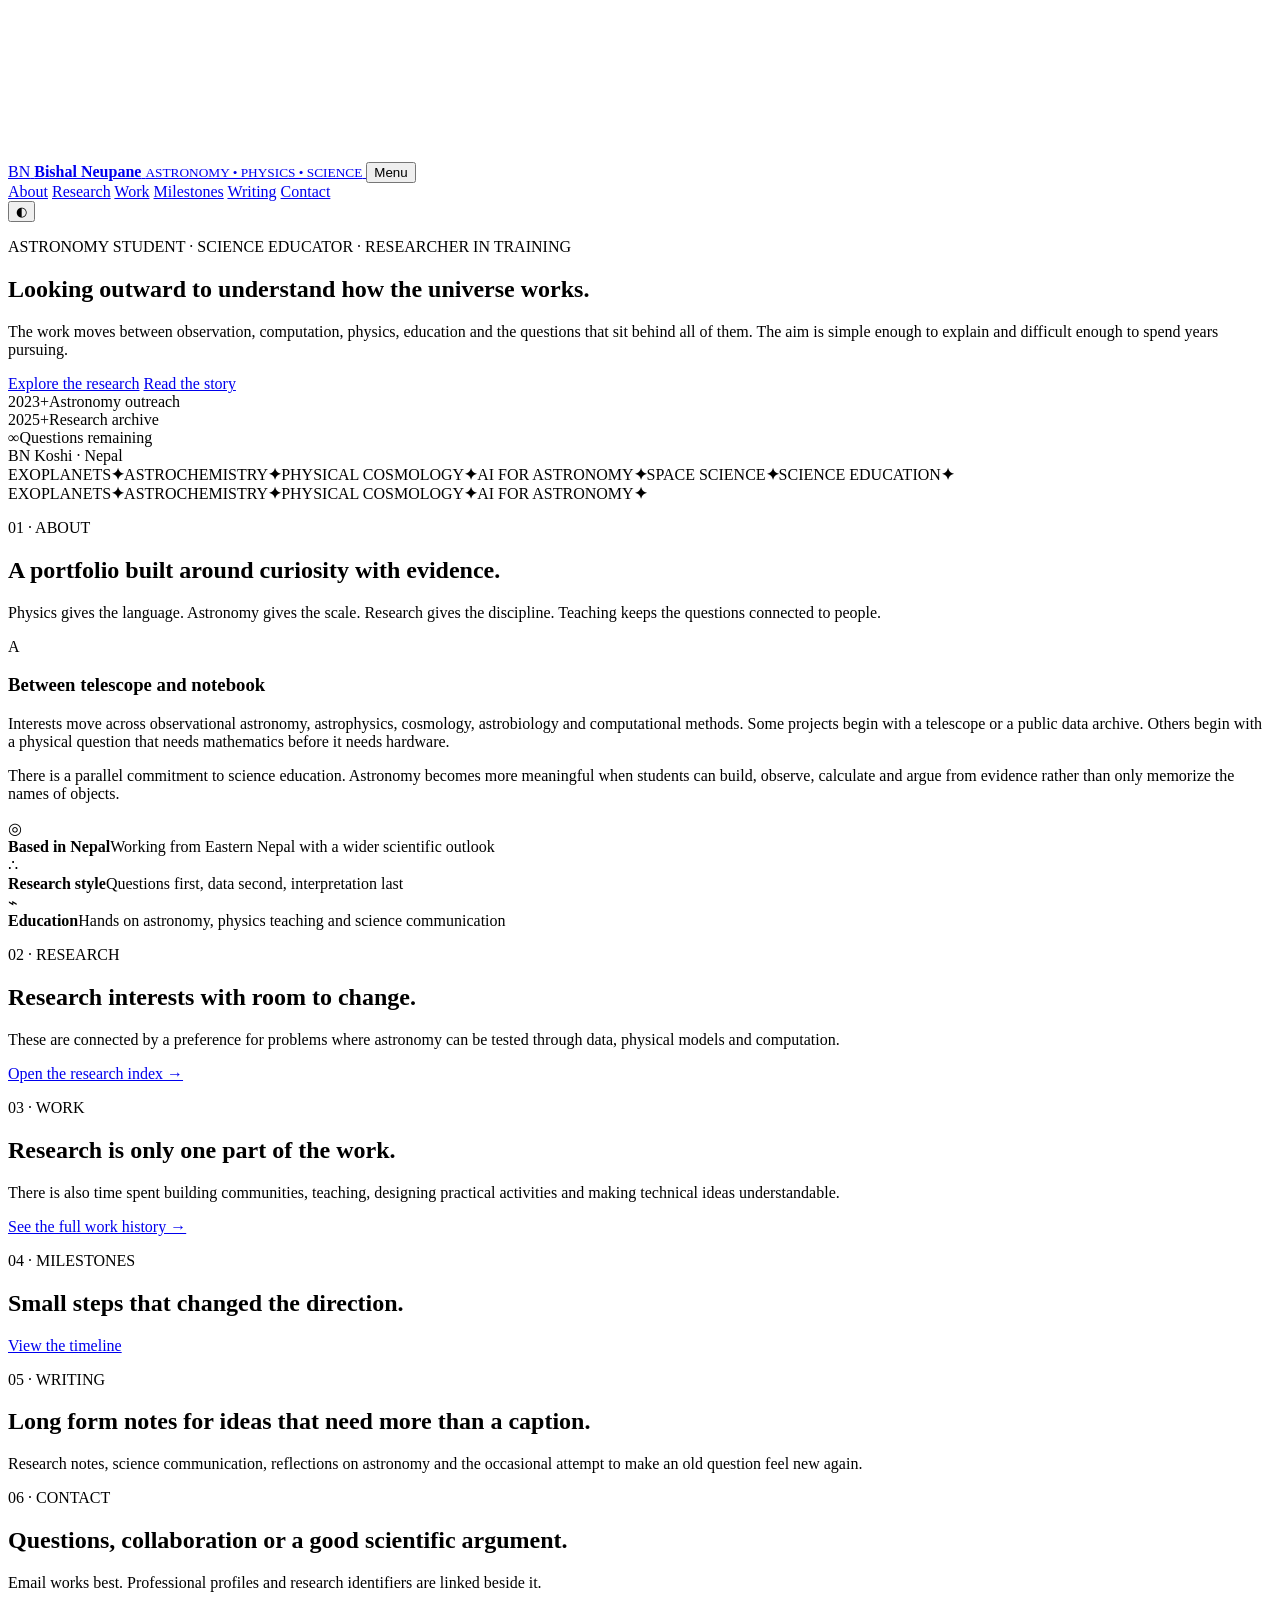
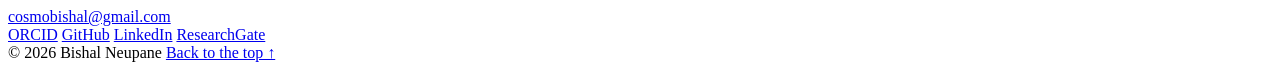
==== commit 1bd7b961: "Add files via upload" ====
--- a/index.html
+++ b/index.html
@@ -1,917 +1,174 @@
-<!DOCTYPE html>
+<!doctype html>
 <html lang="en">
 <head>
-    <meta charset="UTF-8">
-    <meta name="viewport" content="width=device-width, initial-scale=1.0">
-    <title>Bishal Neupane | Astronomy Researcher</title>
-    <meta name="description" content="Bishal Neupane - Astronomy Researcher specializing in exoplanet studies and machine learning applications">
-    
-    <style>
-        * {
-            margin: 0;
-            padding: 0;
-            box-sizing: border-box;
-        }
-
-        body {
-            font-family: -apple-system, BlinkMacSystemFont, 'Segoe UI', Roboto, Oxygen, Ubuntu, Cantarell, sans-serif;
-            background: #000000;
-            color: #ffffff;
-            line-height: 1.6;
-            overflow-x: hidden;
-        }
-
-        /* NASA-inspired color palette */
-        :root {
-            --nasa-blue: #0B3D91;
-            --nasa-red: #FC3D21;
-            --nasa-white: #ffffff;
-            --dark-bg: #0a0a0a;
-            --card-bg: #1a1a1a;
-            --border-color: #2a2a2a;
-            --accent-blue: #4A90E2;
-            --text-gray: #b0b0b0;
-        }
-
-        /* Starfield Background */
-        #stars {
-            position: fixed;
-            top: 0;
-            left: 0;
-            width: 100%;
-            height: 100%;
-            z-index: -1;
-        }
-
-        /* Navigation */
-        nav {
-            position: fixed;
-            top: 0;
-            width: 100%;
-            background: rgba(11, 61, 145, 0.95);
-            backdrop-filter: blur(10px);
-            padding: 1rem 2rem;
-            z-index: 1000;
-            border-bottom: 3px solid var(--nasa-red);
-        }
-
-        .nav-container {
-            max-width: 1200px;
-            margin: 0 auto;
-            display: flex;
-            justify-content: space-between;
-            align-items: center;
-        }
-
-        .logo {
-            font-size: 1.5rem;
-            font-weight: 700;
-            color: var(--nasa-white);
-            letter-spacing: 2px;
-        }
-
-        .nav-links {
-            display: flex;
-            gap: 2rem;
-            list-style: none;
-        }
-
-        .nav-links a {
-            color: var(--nasa-white);
-            text-decoration: none;
-            font-weight: 500;
-            transition: color 0.3s;
-        }
-
-        .nav-links a:hover {
-            color: var(--nasa-red);
-        }
-
-        /* Mobile Menu */
-        .menu-toggle {
-            display: none;
-            flex-direction: column;
-            gap: 4px;
-            cursor: pointer;
-        }
-
-        .menu-toggle span {
-            width: 25px;
-            height: 3px;
-            background: white;
-            transition: 0.3s;
-        }
-
-        /* Hero Section */
-        .hero {
-            min-height: 100vh;
-            display: flex;
-            align-items: center;
-            justify-content: center;
-            text-align: center;
-            padding: 6rem 2rem 2rem;
-            position: relative;
-        }
-
-        .hero-content h1 {
-            font-size: 4rem;
-            font-weight: 700;
-            margin-bottom: 1rem;
-            color: var(--nasa-white);
-            text-transform: uppercase;
-            letter-spacing: 3px;
-        }
-
-        .hero-content h2 {
-            font-size: 1.8rem;
-            color: var(--accent-blue);
-            margin-bottom: 1.5rem;
-            font-weight: 400;
-        }
-
-        .hero-content p {
-            font-size: 1.2rem;
-            max-width: 700px;
-            margin: 0 auto 2rem;
-            color: var(--text-gray);
-            line-height: 1.8;
-        }
-
-        .hero-buttons {
-            display: flex;
-            gap: 1rem;
-            justify-content: center;
-            flex-wrap: wrap;
-        }
-
-        .btn {
-            padding: 12px 30px;
-            border: 2px solid var(--nasa-blue);
-            background: var(--nasa-blue);
-            color: white;
-            text-decoration: none;
-            font-weight: 600;
-            border-radius: 4px;
-            transition: all 0.3s;
-            display: inline-flex;
-            align-items: center;
-            gap: 8px;
-        }
-
-        .btn:hover {
-            background: transparent;
-            border-color: var(--accent-blue);
-            color: var(--accent-blue);
-        }
-
-        .btn-outline {
-            background: transparent;
-            border-color: var(--nasa-red);
-            color: var(--nasa-red);
-        }
-
-        .btn-outline:hover {
-            background: var(--nasa-red);
-            color: white;
-        }
-
-        /* Section Styles */
-        section {
-            padding: 5rem 2rem;
-            max-width: 1200px;
-            margin: 0 auto;
-        }
-
-        .section-title {
-            font-size: 2.5rem;
-            text-align: center;
-            margin-bottom: 1rem;
-            color: var(--nasa-white);
-            text-transform: uppercase;
-            letter-spacing: 2px;
-            position: relative;
-            padding-bottom: 1rem;
-        }
-
-        .section-title::after {
-            content: '';
-            position: absolute;
-            bottom: 0;
-            left: 50%;
-            transform: translateX(-50%);
-            width: 100px;
-            height: 3px;
-            background: var(--nasa-red);
-        }
-
-        .section-intro {
-            text-align: center;
-            font-size: 1.1rem;
-            color: var(--text-gray);
-            max-width: 800px;
-            margin: 0 auto 3rem;
-        }
-
-        /* About Section */
-        .about-content {
-            background: var(--card-bg);
-            padding: 3rem;
-            border-radius: 8px;
-            border: 1px solid var(--border-color);
-            margin-top: 2rem;
-        }
-
-        .about-content p {
-            margin-bottom: 1.5rem;
-            font-size: 1.1rem;
-            color: var(--text-gray);
-            line-height: 1.8;
-        }
-
-        .stats-grid {
-            display: grid;
-            grid-template-columns: repeat(auto-fit, minmax(200px, 1fr));
-            gap: 2rem;
-            margin-top: 3rem;
-        }
-
-        .stat-box {
-            text-align: center;
-            padding: 2rem;
-            background: var(--dark-bg);
-            border: 2px solid var(--nasa-blue);
-            border-radius: 8px;
-        }
-
-        .stat-number {
-            font-size: 3rem;
-            font-weight: 700;
-            color: var(--accent-blue);
-            display: block;
-        }
-
-        .stat-label {
-            font-size: 1rem;
-            color: var(--text-gray);
-            margin-top: 0.5rem;
-        }
-
-        /* Research Grid */
-        .research-grid {
-            display: grid;
-            grid-template-columns: repeat(auto-fit, minmax(300px, 1fr));
-            gap: 2rem;
-            margin-top: 3rem;
-        }
-
-        .research-card {
-            background: var(--card-bg);
-            padding: 2rem;
-            border-radius: 8px;
-            border: 1px solid var(--border-color);
-            transition: all 0.3s;
-        }
-
-        .research-card:hover {
-            border-color: var(--nasa-blue);
-            transform: translateY(-5px);
-        }
-
-        .research-card h3 {
-            color: var(--accent-blue);
-            margin-bottom: 1rem;
-            font-size: 1.4rem;
-        }
-
-        .research-card p {
-            color: var(--text-gray);
-            line-height: 1.6;
-        }
-
-        /* Experience Timeline */
-        .timeline {
-            position: relative;
-            padding-left: 3rem;
-            margin-top: 3rem;
-        }
-
-        .timeline::before {
-            content: '';
-            position: absolute;
-            left: 0;
-            top: 0;
-            bottom: 0;
-            width: 2px;
-            background: var(--nasa-blue);
-        }
-
-        .timeline-item {
-            position: relative;
-            margin-bottom: 3rem;
-            padding-left: 2rem;
-        }
-
-        .timeline-item::before {
-            content: '';
-            position: absolute;
-            left: -3rem;
-            top: 0;
-            width: 12px;
-            height: 12px;
-            background: var(--nasa-red);
-            border-radius: 50%;
-            border: 3px solid var(--dark-bg);
-        }
-
-        .timeline-date {
-            color: var(--accent-blue);
-            font-weight: 600;
-            margin-bottom: 0.5rem;
-        }
-
-        .timeline-item h3 {
-            color: var(--nasa-white);
-            margin-bottom: 0.5rem;
-        }
-
-        .timeline-item h4 {
-            color: var(--text-gray);
-            font-weight: 400;
-            margin-bottom: 1rem;
-        }
-
-        .timeline-item p {
-            color: var(--text-gray);
-            line-height: 1.6;
-        }
-
-        /* Certifications */
-        .cert-filters {
-            display: flex;
-            gap: 1rem;
-            justify-content: center;
-            flex-wrap: wrap;
-            margin: 2rem 0;
-        }
-
-        .cert-filter {
-            padding: 10px 25px;
-            background: transparent;
-            border: 2px solid var(--nasa-blue);
-            color: var(--nasa-white);
-            cursor: pointer;
-            border-radius: 4px;
-            font-weight: 600;
-            transition: all 0.3s;
-        }
-
-        .cert-filter:hover,
-        .cert-filter.active {
-            background: var(--nasa-blue);
-        }
-
-        .cert-grid {
-            display: grid;
-            grid-template-columns: repeat(auto-fill, minmax(280px, 1fr));
-            gap: 1.5rem;
-            margin-top: 2rem;
-        }
-
-        .cert-card {
-            background: var(--card-bg);
-            padding: 1.5rem;
-            border-radius: 8px;
-            border: 1px solid var(--border-color);
-            transition: all 0.3s;
-        }
-
-        .cert-card:hover {
-            border-color: var(--accent-blue);
-        }
-
-        .cert-card h4 {
-            color: var(--nasa-white);
-            margin-bottom: 0.5rem;
-            font-size: 1.1rem;
-        }
-
-        .cert-institution {
-            color: var(--accent-blue);
-            font-size: 0.9rem;
-            margin-bottom: 0.5rem;
-        }
-
-        .cert-date {
-            color: var(--text-gray);
-            font-size: 0.85rem;
-        }
-
-        /* Publications */
-        .publication-list {
-            margin-top: 3rem;
-        }
-
-        .publication {
-            background: var(--card-bg);
-            padding: 2rem;
-            border-radius: 8px;
-            border-left: 4px solid var(--nasa-red);
-            margin-bottom: 2rem;
-        }
-
-        .publication h3 {
-            color: var(--nasa-white);
-            margin-bottom: 1rem;
-        }
-
-        .publication .authors {
-            color: var(--accent-blue);
-            margin-bottom: 0.5rem;
-        }
-
-        .publication .venue {
-            color: var(--text-gray);
-            margin-bottom: 1rem;
-        }
-
-        .publication p {
-            color: var(--text-gray);
-            line-height: 1.6;
-        }
-
-        /* Contact Section */
-        .contact-grid {
-            display: grid;
-            grid-template-columns: repeat(auto-fit, minmax(300px, 1fr));
-            gap: 2rem;
-            margin-top: 3rem;
-        }
-
-        .contact-info {
-            background: var(--card-bg);
-            padding: 2rem;
-            border-radius: 8px;
-            border: 1px solid var(--border-color);
-        }
-
-        .contact-info h3 {
-            color: var(--accent-blue);
-            margin-bottom: 1rem;
-        }
-
-        .contact-info p {
-            color: var(--text-gray);
-            line-height: 1.8;
-        }
-
-        .contact-info a {
-            color: var(--nasa-white);
-            text-decoration: none;
-        }
-
-        .contact-info a:hover {
-            color: var(--accent-blue);
-        }
-
-        .social-links {
-            display: flex;
-            gap: 1rem;
-            margin-top: 2rem;
-            flex-wrap: wrap;
-        }
-
-        .social-link {
-            padding: 10px 20px;
-            background: var(--nasa-blue);
-            color: white;
-            text-decoration: none;
-            border-radius: 4px;
-            transition: all 0.3s;
-        }
-
-        .social-link:hover {
-            background: var(--accent-blue);
-        }
-
-        /* Footer */
-        footer {
-            background: var(--nasa-blue);
-            padding: 2rem;
-            text-align: center;
-            border-top: 3px solid var(--nasa-red);
-        }
-
-        footer p {
-            color: var(--nasa-white);
-        }
-
-        /* Responsive */
-        @media (max-width: 768px) {
-            .nav-links {
-                display: none;
-                position: absolute;
-                top: 100%;
-                left: 0;
-                right: 0;
-                background: var(--nasa-blue);
-                flex-direction: column;
-                padding: 1rem;
-                gap: 1rem;
-            }
-
-            .nav-links.active {
-                display: flex;
-            }
-
-            .menu-toggle {
-                display: flex;
-            }
-
-            .hero-content h1 {
-                font-size: 2.5rem;
-            }
-
-            .hero-content h2 {
-                font-size: 1.4rem;
-            }
-
-            .timeline {
-                padding-left: 2rem;
-            }
-        }
-    </style>
+  <meta charset="utf-8">
+  <meta name="viewport" content="width=device-width, initial-scale=1">
+  <meta name="description" content="Bishal Neupane, astronomy student, science educator and aspiring researcher exploring astronomy, astrophysics, cosmology, astrobiology and computational science.">
+  <meta name="theme-color" content="#07111f">
+  <title>Bishal Neupane | Astronomy, Physics and Science</title>
+  <link rel="icon" href="assets/favicon.svg" type="image/svg+xml">
+  <link rel="preconnect" href="https://fonts.googleapis.com">
+  <link rel="preconnect" href="https://fonts.gstatic.com" crossorigin>
+  <link href="https://fonts.googleapis.com/css2?family=DM+Mono:wght@400;500&family=Inter:wght@400;500;600;700&family=Space+Grotesk:wght@400;500;600;700&display=swap" rel="stylesheet">
+  <link rel="stylesheet" href="css/main.css">
 </head>
 <body>
-    <!-- Stars Background -->
-    <canvas id="stars"></canvas>
+  <canvas id="cosmos" aria-hidden="true"></canvas>
+  <div class="noise" aria-hidden="true"></div>
 
-    <!-- Navigation -->
-    <nav>
-        <div class="nav-container">
-            <div class="logo">BISHAL NEUPANE</div>
-            <div class="menu-toggle" onclick="toggleMenu()">
-                <span></span>
-                <span></span>
-                <span></span>
-            </div>
-            <ul class="nav-links" id="navLinks">
-                <li><a href="#home" onclick="closeMenu()">Home</a></li>
-                <li><a href="#about" onclick="closeMenu()">About</a></li>
-                <li><a href="#research" onclick="closeMenu()">Research</a></li>
-                <li><a href="#experience" onclick="closeMenu()">Experience</a></li>
-                <li><a href="#certifications" onclick="closeMenu()">Certifications</a></li>
-                <li><a href="#publications" onclick="closeMenu()">Publications</a></li>
-                <li><a href="#contact" onclick="closeMenu()">Contact</a></li>
-            </ul>
+  <header class="site-header" id="top">
+    <a class="brand" href="index.html" aria-label="Bishal Neupane home">
+      <span class="brand-mark">BN</span>
+      <span class="brand-copy">
+        <strong>Bishal Neupane</strong>
+        <small>ASTRONOMY • PHYSICS • SCIENCE</small>
+      </span>
+    </a>
+    <button class="menu-toggle" id="menuToggle" aria-expanded="false" aria-controls="mainNav">Menu</button>
+    <nav class="main-nav" id="mainNav">
+      <a href="#about">About</a>
+      <a href="#research">Research</a>
+      <a href="#work">Work</a>
+      <a href="#milestones">Milestones</a>
+      <a href="#writing">Writing</a>
+      <a href="#contact">Contact</a>
+    </nav>
+    <button class="theme-toggle" id="themeToggle" aria-label="Toggle color theme">◐</button>
+  </header>
+
+  <main>
+    <section class="hero section-grid">
+      <div class="hero-copy reveal">
+        <p class="eyebrow">ASTRONOMY STUDENT · SCIENCE EDUCATOR · RESEARCHER IN TRAINING</p>
+        <h1>Looking outward to understand how the universe works.</h1>
+        <p class="hero-text">The work moves between observation, computation, physics, education and the questions that sit behind all of them. The aim is simple enough to explain and difficult enough to spend years pursuing.</p>
+        <div class="hero-actions">
+          <a class="button button-primary" href="#research">Explore the research</a>
+          <a class="button button-ghost" href="pages/about.html">Read the story</a>
         </div>
-    </nav>
+        <div class="signal-row" aria-label="Profile highlights">
+          <div><span class="signal-value">2023+</span><span class="signal-label">Astronomy outreach</span></div>
+          <div><span class="signal-value">2025+</span><span class="signal-label">Research archive</span></div>
+          <div><span class="signal-value">∞</span><span class="signal-label">Questions remaining</span></div>
+        </div>
+      </div>
 
-    <!-- Hero Section -->
-    <section id="home" class="hero">
-        <div class="hero-content">
-            <h1>Bishal Neupane</h1>
-            <h2>Astronomy Researcher</h2>
-            <p>Exploring the universe through exoplanet research and machine learning. Based in Kathmandu, Nepal, I'm dedicated to advancing our understanding of distant worlds and making astronomy accessible to everyone.</p>
-            <div class="hero-buttons">
-                <a href="#contact" class="btn">Get in Touch</a>
-                <a href="#research" class="btn btn-outline">View Research</a>
-            </div>
+      <div class="hero-orbit reveal" aria-label="Animated orbital profile graphic">
+        <div class="orbit orbit-a"></div>
+        <div class="orbit orbit-b"></div>
+        <div class="orbit orbit-c"></div>
+        <div class="planet planet-main"></div>
+        <div class="planet planet-small"></div>
+        <div class="orbit-core">
+          <span class="core-name">BN</span>
+          <span class="core-caption">Koshi · Nepal</span>
         </div>
+      </div>
     </section>
 
-    <!-- About Section -->
-    <section id="about">
-        <h2 class="section-title">About Me</h2>
-        <p class="section-intro">Passionate about understanding the cosmos and sharing that knowledge with the world</p>
-        
-        <div class="about-content">
-            <p>I'm an astronomy researcher working at the intersection of observational astronomy and computational science. My work focuses on finding and characterizing exoplanets – planets orbiting stars beyond our solar system – and understanding which of these distant worlds might be capable of supporting life.</p>
-            
-            <p>Currently, I serve as Astronomy Coordinator at The Squad of Changemakers, where I develop educational programs that bring astronomy to students across Nepal. I also founded ASK - Astronomy Squad of Koshi, a student-led initiative advancing astronomical research and education in the Koshi region.</p>
-            
-            <p>What drives me is the combination of cutting-edge research and community impact. Whether I'm analyzing data from NASA's space telescopes or teaching students to observe the night sky, I believe astronomy has the power to inspire wonder and scientific curiosity in people of all backgrounds.</p>
-
-            <div class="stats-grid">
-                <div class="stat-box">
-                    <span class="stat-number">45+</span>
-                    <span class="stat-label">Certifications</span>
-                </div>
-                <div class="stat-box">
-                    <span class="stat-number">2</span>
-                    <span class="stat-label">Publications</span>
-                </div>
-                <div class="stat-box">
-                    <span class="stat-number">4</span>
-                    <span class="stat-label">Organizations</span>
-                </div>
-                <div class="stat-box">
-                    <span class="stat-number">10+</span>
-                    <span class="stat-label">Projects</span>
-                </div>
-            </div>
-        </div>
+    <section class="ticker" aria-label="Current interests">
+      <div class="ticker-track">
+        <span>EXOPLANETS</span><b>✦</b><span>ASTROCHEMISTRY</span><b>✦</b><span>PHYSICAL COSMOLOGY</span><b>✦</b><span>AI FOR ASTRONOMY</span><b>✦</b><span>SPACE SCIENCE</span><b>✦</b><span>SCIENCE EDUCATION</span><b>✦</b>
+        <span>EXOPLANETS</span><b>✦</b><span>ASTROCHEMISTRY</span><b>✦</b><span>PHYSICAL COSMOLOGY</span><b>✦</b><span>AI FOR ASTRONOMY</span><b>✦</b>
+      </div>
     </section>
 
-    <!-- Research Section -->
-    <section id="research">
-        <h2 class="section-title">Research Focus</h2>
-        <p class="section-intro">My work spans multiple areas of modern astronomy and computational science</p>
-        
-        <div class="research-grid">
-            <div class="research-card">
-                <h3>Exoplanet Science</h3>
-                <p>I study planets beyond our solar system using data from missions like JWST, TESS, and Kepler. My research focuses on identifying potentially habitable worlds and understanding what makes a planet capable of supporting life.</p>
-            </div>
-            
-            <div class="research-card">
-                <h3>Machine Learning in Astronomy</h3>
-                <p>Using AI and machine learning to analyze massive astronomical datasets. I work with techniques like MCMC fitting and neural networks to find patterns in data that would be impossible to detect manually.</p>
-            </div>
-            
-            <div class="research-card">
-                <h3>Atmospheric Studies</h3>
-                <p>Analyzing the atmospheres of exoplanets to search for biosignatures – chemical signs that might indicate the presence of life. This involves spectroscopy and radiative transfer modeling.</p>
-            </div>
-            
-            <div class="research-card">
-                <h3>Multi-messenger Astronomy</h3>
-                <p>Participating in gravitational wave follow-up observations and coordinating multi-wavelength campaigns to understand cosmic events from different perspectives.</p>
-            </div>
-            
-            <div class="research-card">
-                <h3>Quantum Computing Applications</h3>
-                <p>Exploring how quantum computing could revolutionize astrophysical simulations and data processing, opening new possibilities for solving complex astronomical problems.</p>
-            </div>
-            
-            <div class="research-card">
-                <h3>Science Education & Outreach</h3>
-                <p>Developing programs that make astronomy accessible to students in Nepal and beyond. Building the next generation of scientists through hands-on learning and mentorship.</p>
-            </div>
+    <section class="content-section" id="about">
+      <div class="section-heading reveal">
+        <p class="eyebrow">01 · ABOUT</p>
+        <h2>A portfolio built around curiosity with evidence.</h2>
+        <p>Physics gives the language. Astronomy gives the scale. Research gives the discipline. Teaching keeps the questions connected to people.</p>
+      </div>
+      <div class="about-layout">
+        <article class="glass-card manifesto-card reveal">
+          <div class="card-index">A</div>
+          <h3>Between telescope and notebook</h3>
+          <p>Interests move across observational astronomy, astrophysics, cosmology, astrobiology and computational methods. Some projects begin with a telescope or a public data archive. Others begin with a physical question that needs mathematics before it needs hardware.</p>
+          <p>There is a parallel commitment to science education. Astronomy becomes more meaningful when students can build, observe, calculate and argue from evidence rather than only memorize the names of objects.</p>
+        </article>
+        <div class="about-stack">
+          <article class="mini-card reveal">
+            <span class="mini-icon">◎</span>
+            <div><strong>Based in Nepal</strong><span>Working from Eastern Nepal with a wider scientific outlook</span></div>
+          </article>
+          <article class="mini-card reveal">
+            <span class="mini-icon">∴</span>
+            <div><strong>Research style</strong><span>Questions first, data second, interpretation last</span></div>
+          </article>
+          <article class="mini-card reveal">
+            <span class="mini-icon">⌁</span>
+            <div><strong>Education</strong><span>Hands on astronomy, physics teaching and science communication</span></div>
+          </article>
         </div>
+      </div>
     </section>
 
-    <!-- Experience Section -->
-    <section id="experience">
-        <h2 class="section-title">Professional Journey</h2>
-        <p class="section-intro">Building a career at the intersection of research and education</p>
-        
-        <div class="timeline">
-            <div class="timeline-item">
-                <div class="timeline-date">November 2025 – Present</div>
-                <h3>Astronomy Coordinator</h3>
-                <h4>The Squad of Changemakers | Kathmandu, Nepal</h4>
-                <p>Leading astronomy education initiatives across Nepal. I design curricula, train educators, and coordinate observational programs that bring hands-on astronomy experiences to students who might not otherwise have access to science education.</p>
-            </div>
-            
-            <div class="timeline-item">
-                <div class="timeline-date">September 2023 – Present</div>
-                <h3>Founder & Executive Chair</h3>
-                <h4>ASK - Astronomy Squad of Koshi | Itahari, Nepal</h4>
-                <p>Founded this student-led organization to advance astronomy research and education in the Koshi region. We've built a community of young researchers who are combining traditional observational astronomy with modern computational methods to contribute to real scientific projects.</p>
-            </div>
-            
-            <div class="timeline-item">
-                <div class="timeline-date">May 2025 – July 2025</div>
-                <h3>Space Science Intern</h3>
-                <h4>Agnirva.com Space Community | Remote</h4>
-                <p>Worked on space mission analysis, studying orbital mechanics and mission planning. Contributed to educational materials that help people understand how we plan and execute missions to explore our solar system.</p>
-            </div>
-            
-            <div class="timeline-item">
-                <div class="timeline-date">December 2024 – May 2025</div>
-                <h3>Physics and Astronomy Teacher</h3>
-                <h4>Godawari Vidya Mandir | Nepal</h4>
-                <p>Taught physics and astronomy to high school students. Developed lessons that connected classroom theory to real-world applications and helped students discover their own passion for understanding how the universe works.</p>
-            </div>
-            
-            <div class="timeline-item">
-                <div class="timeline-date">2025</div>
-                <h3>Volunteer Peer Reviewer</h3>
-                <h4>ICML & Astro4ML Workshop</h4>
-                <p>Review research papers applying machine learning to astronomical problems. It's rewarding to help ensure quality research gets published and to stay current with the latest developments in this rapidly evolving field.</p>
-            </div>
-        </div>
+    <section class="content-section dark-band" id="research">
+      <div class="section-heading reveal">
+        <p class="eyebrow">02 · RESEARCH</p>
+        <h2>Research interests with room to change.</h2>
+        <p>These are connected by a preference for problems where astronomy can be tested through data, physical models and computation.</p>
+      </div>
+      <div class="research-grid" id="researchGrid"></div>
+      <div class="section-link"><a class="text-link" href="pages/research.html">Open the research index →</a></div>
     </section>
 
-    <!-- Certifications Section -->
-    <section id="certifications">
-        <h2 class="section-title">Professional Development</h2>
-        <p class="section-intro">Continuous learning from leading institutions worldwide</p>
-        
-        <div class="cert-filters">
-            <button class="cert-filter active" onclick="filterCerts('all')">All</button>
-            <button class="cert-filter" onclick="filterCerts('astronomy')">Astronomy</button>
-            <button class="cert-filter" onclick="filterCerts('ml')">Machine Learning</button>
-            <button class="cert-filter" onclick="filterCerts('space')">Space Science</button>
-            <button class="cert-filter" onclick="filterCerts('physics')">Physics</button>
-        </div>
-        
-        <div class="cert-grid" id="certGrid"></div>
+    <section class="content-section" id="work">
+      <div class="section-heading reveal">
+        <p class="eyebrow">03 · WORK</p>
+        <h2>Research is only one part of the work.</h2>
+        <p>There is also time spent building communities, teaching, designing practical activities and making technical ideas understandable.</p>
+      </div>
+      <div class="timeline" id="experienceTimeline"></div>
+      <div class="section-link"><a class="text-link" href="pages/work.html">See the full work history →</a></div>
     </section>
 
-    <!-- Publications Section -->
-    <section id="publications">
-        <h2 class="section-title">Research Publications</h2>
-        <p class="section-intro">Contributing to our understanding of exoplanets and habitability</p>
-        
-        <div class="publication-list">
-            <div class="publication">
-                <h3>Analysis of Exoplanet Habitability – Investigating Key Parameters and Environmental Influences</h3>
-                <p class="authors">Neupane, B.</p>
-                <p class="venue">Zenodo | Published April 30, 2025</p>
-                <p>This research brings together data from multiple space missions – including JWST, TESS, and Kepler – to understand what makes a planet habitable. Using statistical modeling and machine learning, I examined how factors like stellar radiation, planetary size, and atmospheric composition work together to create environments where life might exist.</p>
-            </div>
-            
-            <div class="publication">
-                <h3>Identification and Characterization of an Exoplanet Candidate Using Multi-Mission Photometry and Spectroscopy</h3>
-                <p class="authors">Neupane, B.</p>
-                <p class="venue">Zenodo | Published April 21, 2025</p>
-                <p>In this study, I identified and characterized a mini-Neptune candidate using transit photometry. By combining data from multiple missions and using MCMC fitting techniques, I was able to determine the planet's fundamental properties. The simulated atmospheric analysis suggests the presence of water vapor and methane – chemicals that tell us about the planet's composition and history.</p>
-            </div>
+    <section class="content-section milestone-band" id="milestones">
+      <div class="milestone-header reveal">
+        <div>
+          <p class="eyebrow">04 · MILESTONES</p>
+          <h2>Small steps that changed the direction.</h2>
         </div>
+        <a class="button button-ghost" href="pages/milestones.html">View the timeline</a>
+      </div>
+      <div class="milestone-cards" id="milestoneCards"></div>
     </section>
 
-    <!-- Contact Section -->
-    <section id="contact">
-        <h2 class="section-title">Let's Connect</h2>
-        <p class="section-intro">Interested in collaboration, speaking engagements, or just want to chat about astronomy?</p>
-        
-        <div class="contact-grid">
-            <div class="contact-info">
-                <h3>Email</h3>
-                <p><a href="mailto:cosmobishal@gmail.com">cosmobishal@gmail.com</a></p>
-            </div>
-            
-            <div class="contact-info">
-                <h3>Location</h3>
-                <p>Kathmandu, Bagmati Province<br>Nepal</p>
-            </div>
-            
-            <div class="contact-info">
-                <h3>Professional Profiles</h3>
-                <p>
-                    <a href="https://orcid.org/0009-0005-9970-3666" target="_blank">ORCID</a><br>
-                    <a href="https://www.linkedin.com/in/cosmobishal/" target="_blank">LinkedIn</a><br>
-                    <a href="https://github.com/cosmobishal" target="_blank">GitHub</a>
-                </p>
-            </div>
-        </div>
-
-        <div class="social-links" style="justify-content: center; margin-top: 3rem;">
-            <a href="https://orcid.org/0009-0005-9970-3666" target="_blank" class="social-link">ORCID Profile</a>
-            <a href="https://www.linkedin.com/in/cosmobishal/" target="_blank" class="social-link">LinkedIn</a>
-            <a href="https://github.com/cosmobishal" target="_blank" class="social-link">GitHub</a>
-        </div>
+    <section class="content-section" id="writing">
+      <div class="section-heading reveal">
+        <p class="eyebrow">05 · WRITING</p>
+        <h2>Long form notes for ideas that need more than a caption.</h2>
+        <p>Research notes, science communication, reflections on astronomy and the occasional attempt to make an old question feel new again.</p>
+      </div>
+      <div class="writing-grid" id="writingGrid"></div>
     </section>
 
-    <!-- Footer -->
-    <footer>
-        <p>&copy; 2026 Bishal Neupane | Astronomy Researcher</p>
-        <p style="margin-top: 0.5rem; font-size: 0.9rem;">Exploring the universe, one discovery at a time</p>
-    </footer>
+    <section class="content-section contact-section" id="contact">
+      <div class="contact-card reveal">
+        <div>
+          <p class="eyebrow">06 · CONTACT</p>
+          <h2>Questions, collaboration or a good scientific argument.</h2>
+          <p>Email works best. Professional profiles and research identifiers are linked beside it.</p>
+        </div>
+        <div class="contact-links">
+          <a class="contact-main" href="mailto:cosmobishal@gmail.com">cosmobishal@gmail.com</a>
+          <div class="profile-links">
+            <a href="https://orcid.org/0009-0000-3450-5195" target="_blank" rel="noreferrer">ORCID</a>
+            <a href="https://github.com/cosmobishal" target="_blank" rel="noreferrer">GitHub</a>
+            <a href="https://np.linkedin.com/in/cosmobishal" target="_blank" rel="noreferrer">LinkedIn</a>
+            <a href="https://www.researchgate.net/profile/Bishal-Neupane-10" target="_blank" rel="noreferrer">ResearchGate</a>
+          </div>
+        </div>
+      </div>
+    </section>
+  </main>
 
-    <!-- JavaScript -->
-    <script>
-        // Starfield Background
-        const canvas = document.getElementById('stars');
-        const ctx = canvas.getContext('2d');
-        
-        canvas.width = window.innerWidth;
-        canvas.height = document.documentElement.scrollHeight;
-        
-        const stars = [];
-        for (let i = 0; i < 200; i++) {
-            stars.push({
-                x: Math.random() * canvas.width,
-                y: Math.random() * canvas.height,
-                radius: Math.random() * 1.5,
-                opacity: Math.random()
-            });
-        }
-        
-        function drawStars() {
-            ctx.fillStyle = '#000000';
-            ctx.fillRect(0, 0, canvas.width, canvas.height);
-            
-            stars.forEach(star => {
-                ctx.beginPath();
-                ctx.arc(star.x, star.y, star.radius, 0, Math.PI * 2);
-                ctx.fillStyle = `rgba(255, 255, 255, ${star.opacity})`;
-                ctx.fill();
-                
-                star.opacity += (Math.random() - 0.5) * 0.02;
-                if (star.opacity > 1) star.opacity = 1;
-                if (star.opacity < 0.3) star.opacity = 0.3;
-            });
-            
-            requestAnimationFrame(drawStars);
-        }
-        
-        drawStars();
-        
-        window.addEventListener('resize', () => {
-            canvas.width = window.innerWidth;
-            canvas.height = document.documentElement.scrollHeight;
-        });
+  <footer class="site-footer">
+    <span>© 2026 Bishal Neupane</span>
+    <a href="#top">Back to the top ↑</a>
+  </footer>
 
-        // Mobile Menu
-        function toggleMenu() {
-            document.getElementById('navLinks').classList.toggle('active');
-        }
-
-        function closeMenu() {
-            document.getElementById('navLinks').classList.remove('active');
-        }
-
-        // Smooth Scrolling
-        document.querySelectorAll('a[href^="#"]').forEach(anchor => {
-            anchor.addEventListener('click', function(e) {
-                e.preventDefault();
-                const target = document.querySelector(this.getAttribute('href'));
-                if (target) {
-                    target.scrollIntoView({ behavior: 'smooth', block: 'start' });
-                }
-            });
-        });
-
-        // Certifications Data
-        const certifications = [
-            {title: "5-Day AI Agents Intensive Course with Google", institution: "Kaggle", date: "December 2025", category: "ml"},
-            {title: "Using AI/ML for Space Biology Research", institution: "NASA", date: "July 2025", category: "ml"},
-            {title: "Gen AI Literacy Program", institution: "Elsevier", date: "June 2025", category: "ml"},
-            {title: "Introduction to Machine Learning for Earth Observation", institution: "EO College", date: "June 2025", category: "ml"},
-            {title: "Career Essentials in Generative AI", institution: "Microsoft & LinkedIn", date: "May 2025", category: "ml"},
-            {title: "Generative AI for Educators Certificate", institution: "Google", date: "May 2025", category: "ml"},
-            {title: "IAU 7th Shaw Workshop", institution: "International Astronomical Union", date: "December 2025", category: "astronomy"},
-            {title: "Physics in An Astronomy Context", institution: "American Association of Physics Teachers", date: "November 2025", category: "astronomy"},
-            {title: "Astronomy for Mental Health", institution: "IAU Office of Astronomy for Development", date: "November 2025", category: "astronomy"},
-            {title: "Astrotourism for Development", institution: "IAU Office of Astronomy for Development", date: "November 2025", category: "astronomy"},
-            {title: "Astrophysics Subject Spotlight", institution: "Springpod", date: "July 2025", category: "astronomy"},
-            {title: "Astronomy for Development: Project Design", institution: "IAU Office of Astronomy for Development", date: "May 2025", category: "astronomy"},
-            {title: "Complexity Explorer", institution: "Santa Fe Institute", date: "June 2025", category: "astronomy"},
-            {title: "Untracked Astrophotography", institution: "Thinkific", date: "June 2025", category: "astronomy"},
-            {title: "World Science U Coursework", institution: "World Science Festival", date: "June 2025", category: "astronomy"},
-            {title: "Confronting The Big Questions: Highlights of Modern Astronomy", institution: "University of Rochester", date: "February 2025", category: "astronomy"},
-            {title: "Knowing the Universe: History and Philosophy of Astronomy", institution: "University of Arizona", date: "February 2025", category: "astronomy"},
-            {title: "Astro 101: Black Holes", institution: "University of Alberta", date: "February 2025", category: "astronomy"},
-            {title: "IVC2024: The Next Generation Survey of Multimessenger Astronomy", institution: "Institut Teknologi Bandung", date: "February 2025", category: "astronomy"},
-            {title: "Diploma in Celestial Navigation", institution: "Alison", date: "August 2024", category: "astronomy"},
-            {title: "Countless Worlds in our Solar System: Asteroid/Comet/Meteor", institution: "Arizona State University", date: "August 2024", category: "astronomy"},
-            {title: "Openlearn Science & Technology Coursework", institution: "The Open University", date: "August 2024", category: "astronomy"},
-            {title: "Astronomy: Exploring Time and Space", institution: "Coursera", date: "August 2023", category: "astronomy"},
-            {title: "Nuts and Bolts of Teaching Astronomy", institution: "Astronomical Society of the Pacific", date: "April 2025", category: "astronomy"},
-            {title: "Aerospace Work Experience", institution: "Airbus", date: "November 2025", category: "space"},
-            {title: "NASA Open Science Essentials", institution: "NASA", date: "July 2025", category: "space"},
-            {title: "EU Space Programme Badge", institution: "EUSPA", date: "June 2025", category: "space"},
-            {title: "Overview of Space Science Technology and Application", institution: "ISRO", date: "June 2025", category: "space"},
-            {title: "Outer Space", institution: "United Nations Office for Disarmament Affairs", date: "May 2025", category: "space"},
-            {title: "Fundamentals of Remote Sensing", institution: "NASA", date: "May 2025", category: "space"},
-            {title: "NASA Open Science 101", institution: "NASA", date: "December 2024", category: "space"},
-            {title: "Process & Lifetime of Space Mission", institution: "Arizona State University", date: "August 2024", category: "space"},
-            {title: "Quantum for All", institution: "International Year of Quantum Science and Technology", date: "October 2025", category: "physics"},
-            {title: "II GRaSP - São Paulo's School of Gravitational Physics", institution: "ICTP", date: "August 2025", category: "physics"},
-            {title: "Introduction to Plasma Physics and Fusion Energy", institution: "Princeton Plasma Physics Laboratory", date: "August 2025", category: "physics"},
-            {title: "Basics of Quantum Physics", institution: "QURECA", date: "June 2025", category: "physics"},
-            {title: "Basics of Quantum Information", institution: "IBM", date: "May 2025", category: "physics"},
-            {title: "CERN Solvay Education Program", institution: "CERN", date: "August 2024", category: "physics"},
-            {title: "Peer Review Excellence Online Training", institution: "IOP Publishing", date: "November 2025", category: "astronomy"},
-            {title: "Open Data Workshop 2025", institution: "National Science Foundation", date: "October 2025", category: "astronomy"},
-            {title: "Introduction to Project Cycle Management", institution: "ITCILO", date: "October 2025", category: "astronomy"},
-            {title: "Scopus Academy", institution: "Elsevier", date: "June 2025", category: "astronomy"},
-            {title: "Inclusive Mindset: Tools for Building Positive Team Culture", institution: "Arizona State University", date: "August 2024", category: "astronomy"},
-            {title: "LaTeX Training", institution: "Eka Research", date: "2025", category: "astronomy"},
-            {title: "SciStarter Champion", institution: "SciStarter", date: "November 2025", category: "astronomy"},
-            {title: "Community Node of 100 Hours of Astronomy", institution: "IAU Office for Astronomy Outreach", date: "October 2025", category: "astronomy"}
-        ];
-
-        // Filter Certifications
-        let currentFilter = 'all';
-        
-        function filterCerts(category) {
-            currentFilter = category;
-            
-            document.querySelectorAll('.cert-filter').forEach(btn => {
-                btn.classList.remove('active');
-            });
-            event.target.classList.add('active');
-            
-            renderCerts();
-        }
-        
-        function renderCerts() {
-            const grid = document.getElementById('certGrid');
-            const filtered = currentFilter === 'all' ? certifications : certifications.filter(c => c.category === currentFilter);
-            
-            grid.innerHTML = filtered.map(cert => `
-                <div class="cert-card">
-                    <h4>${cert.title}</h4>
-                    <p class="cert-institution">${cert.institution}</p>
-                    <p class="cert-date">${cert.date}</p>
-                </div>
-            `).join('');
-        }
-        
-        renderCerts();
-    </script>
+  <script src="data/site-data.js"></script>
+  <script src="js/main.js"></script>
 </body>
 </html>
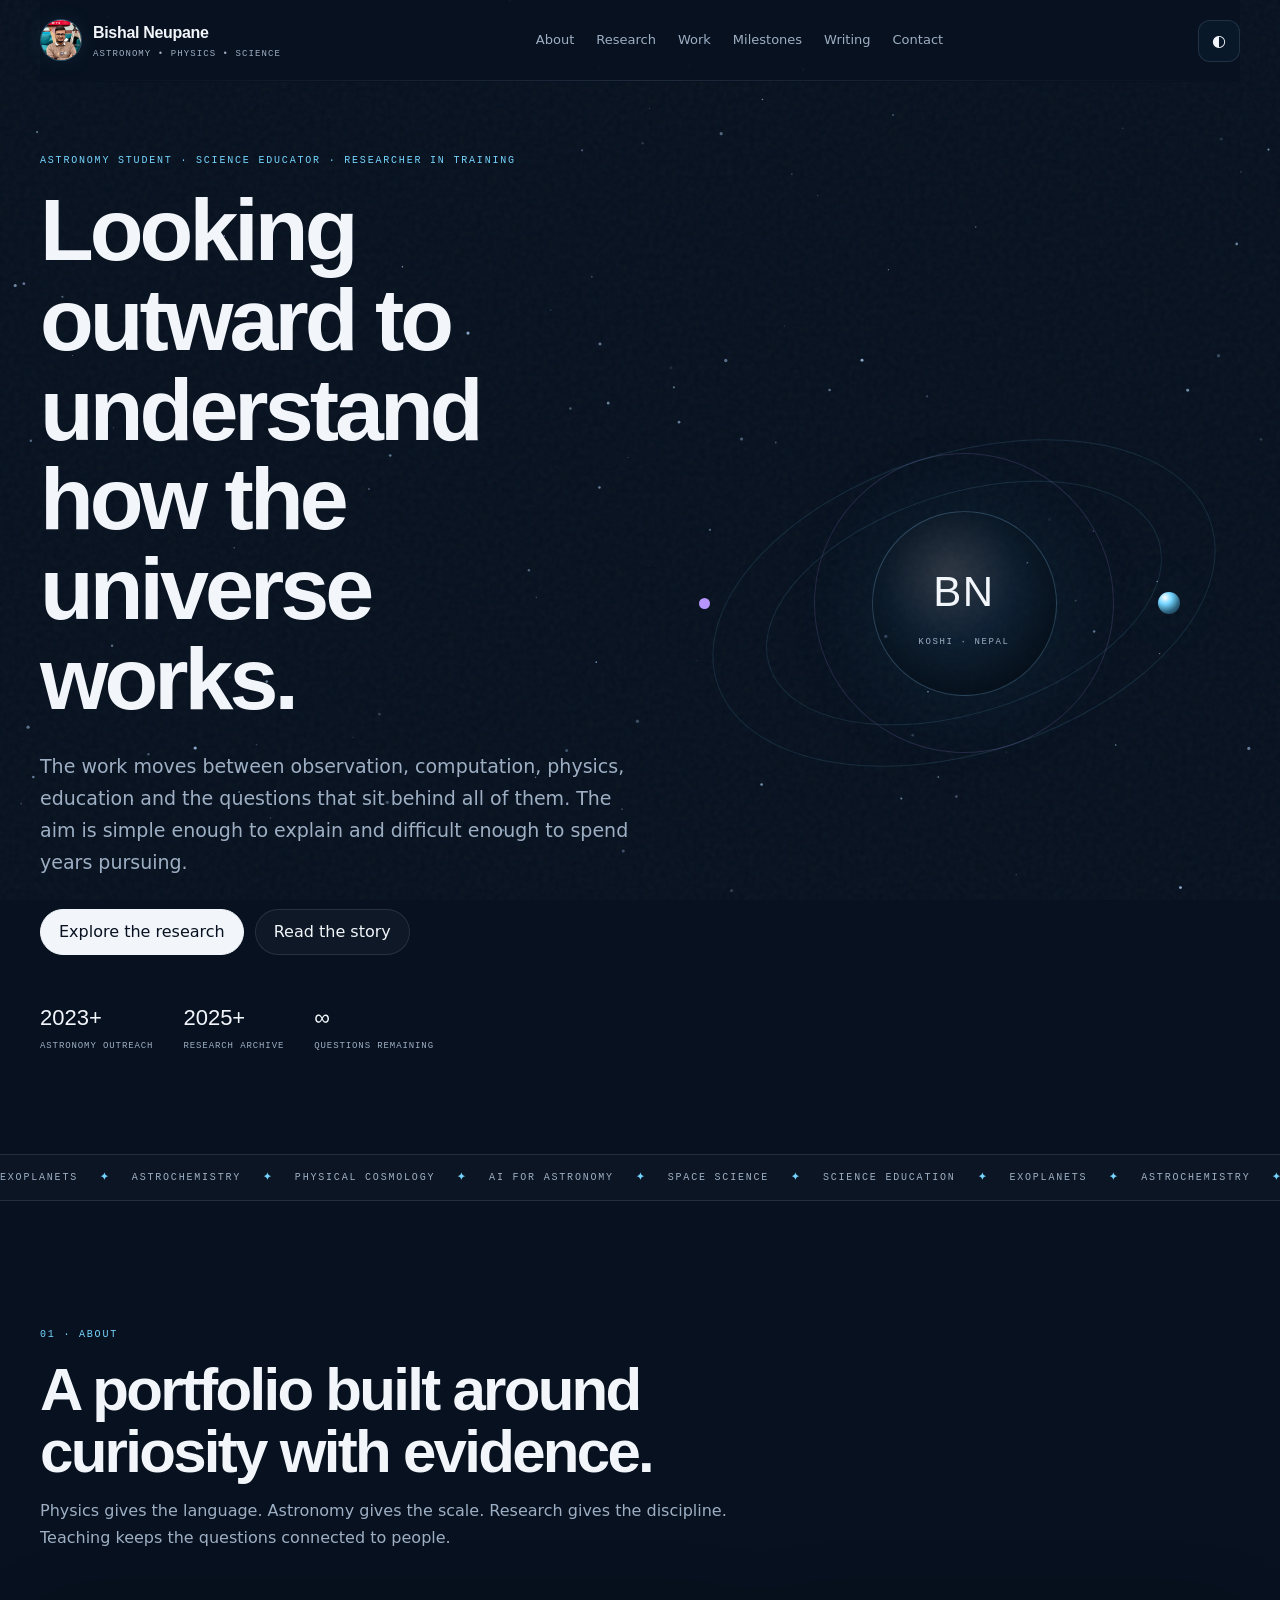
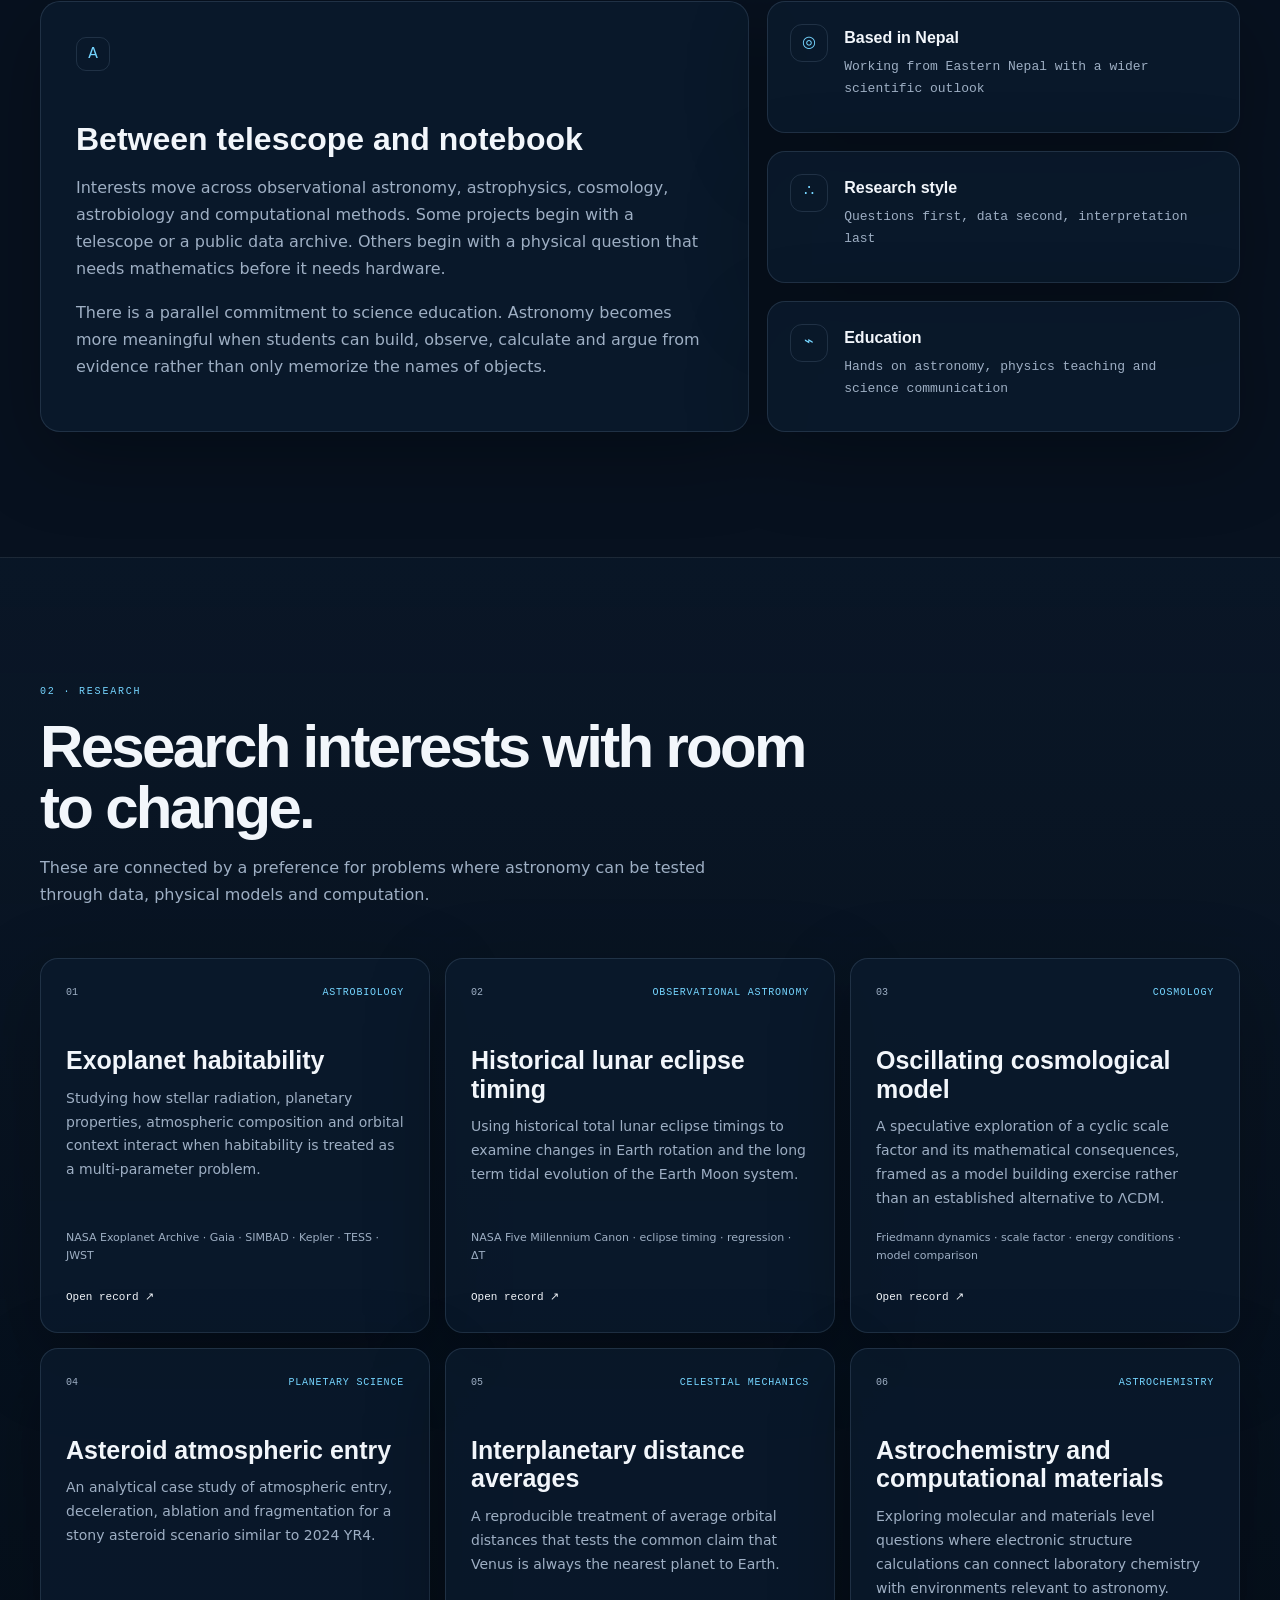
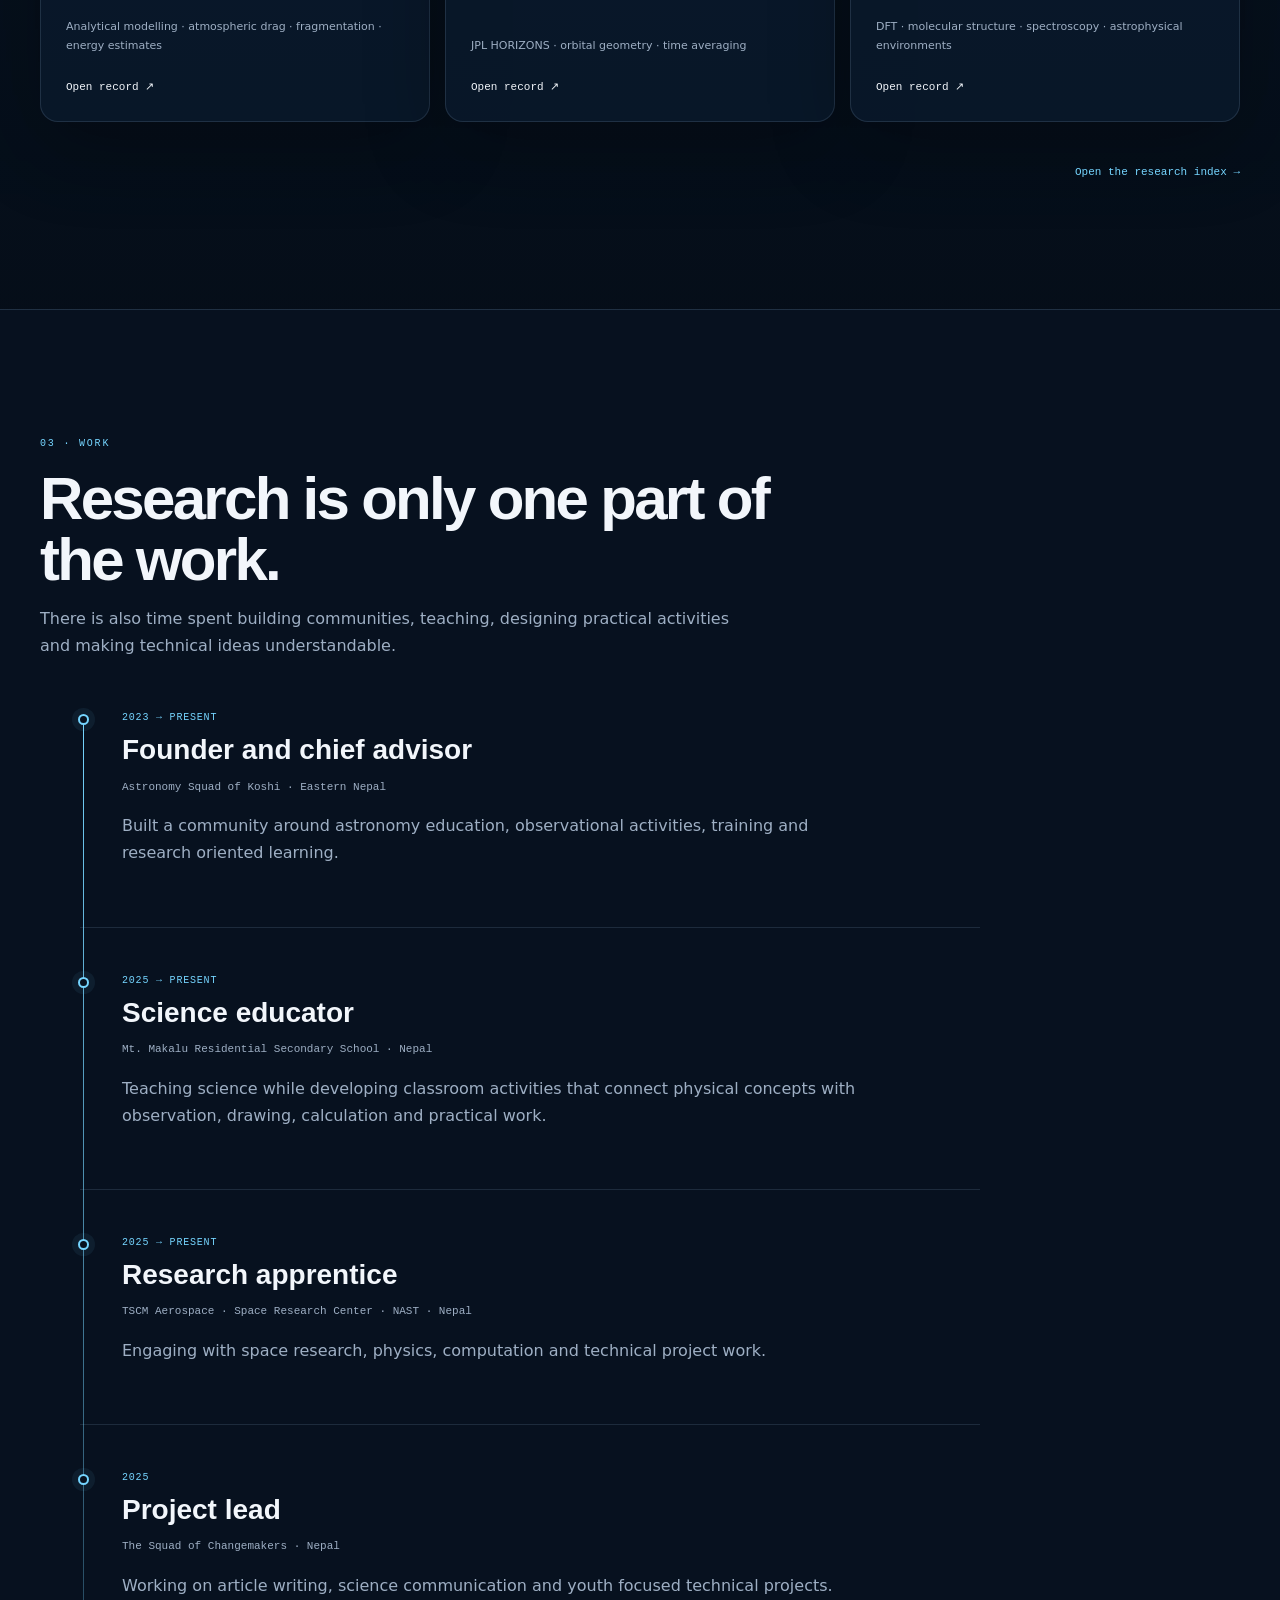
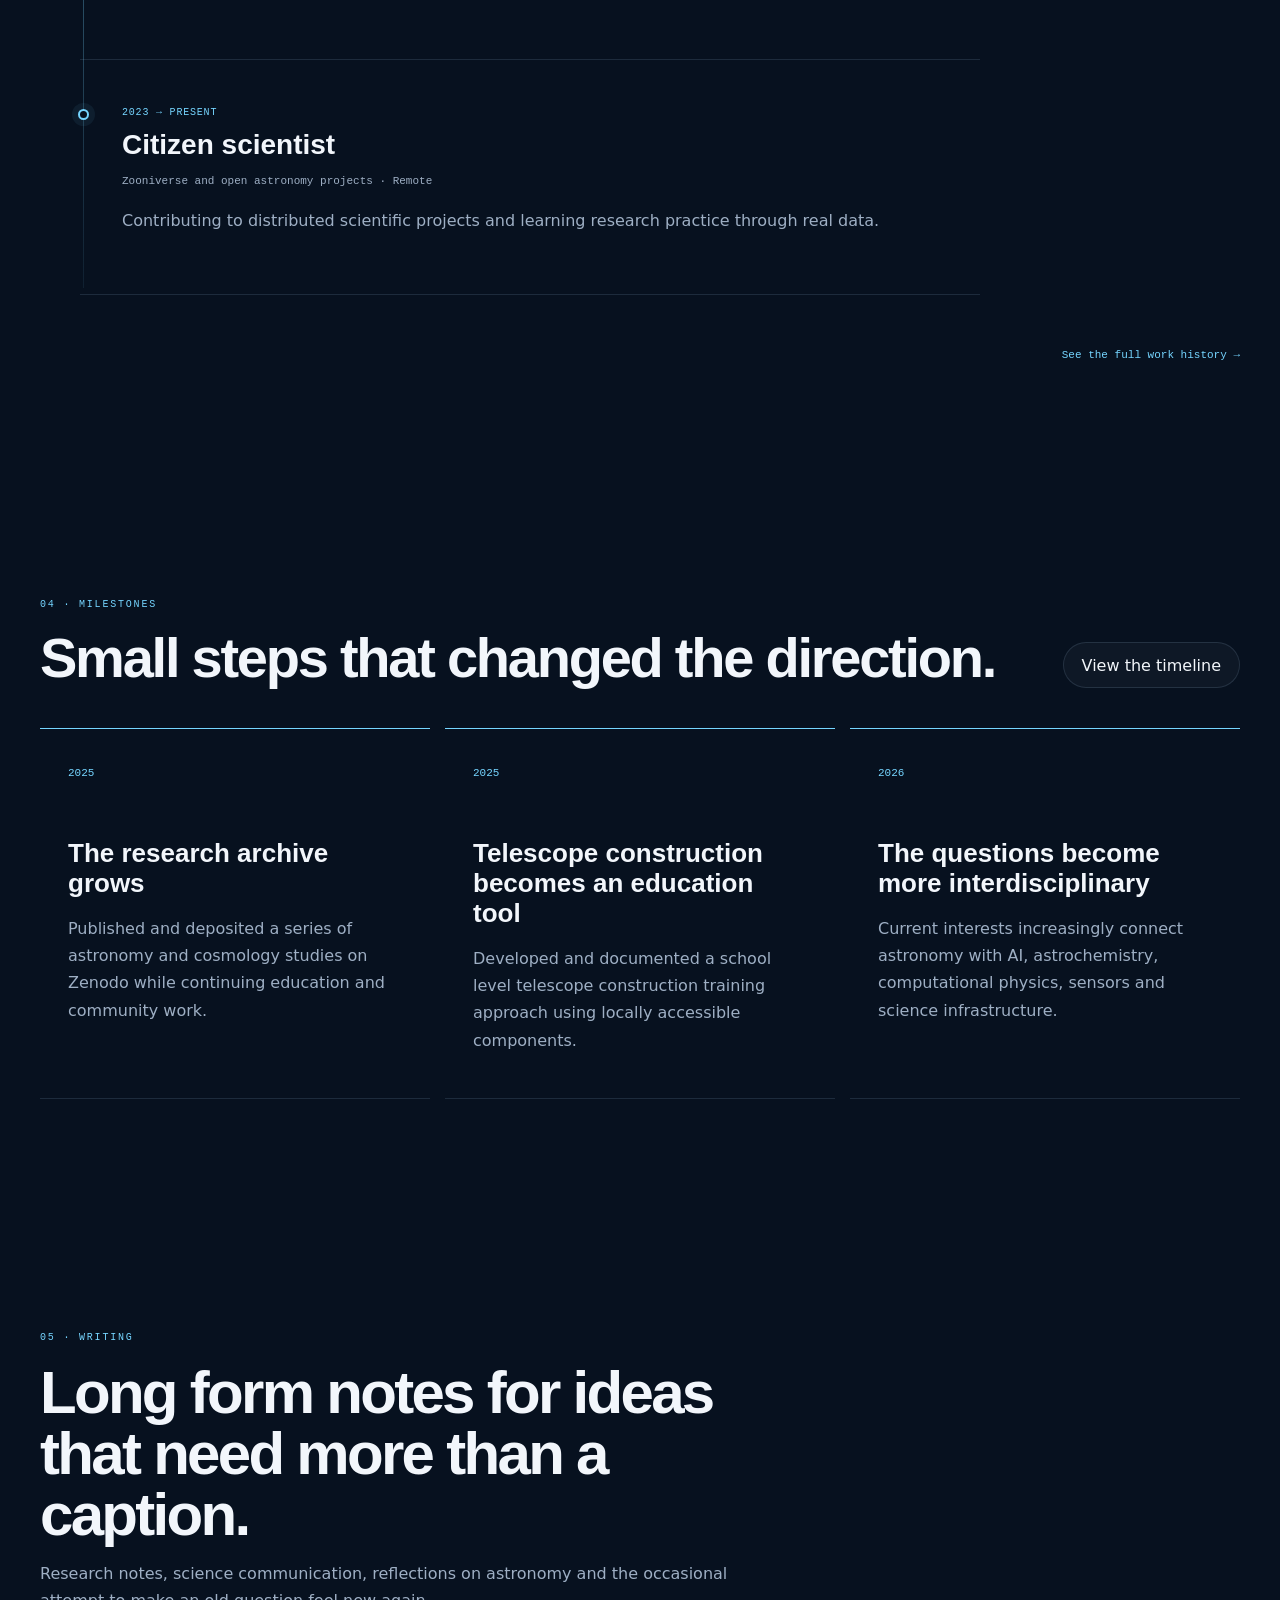
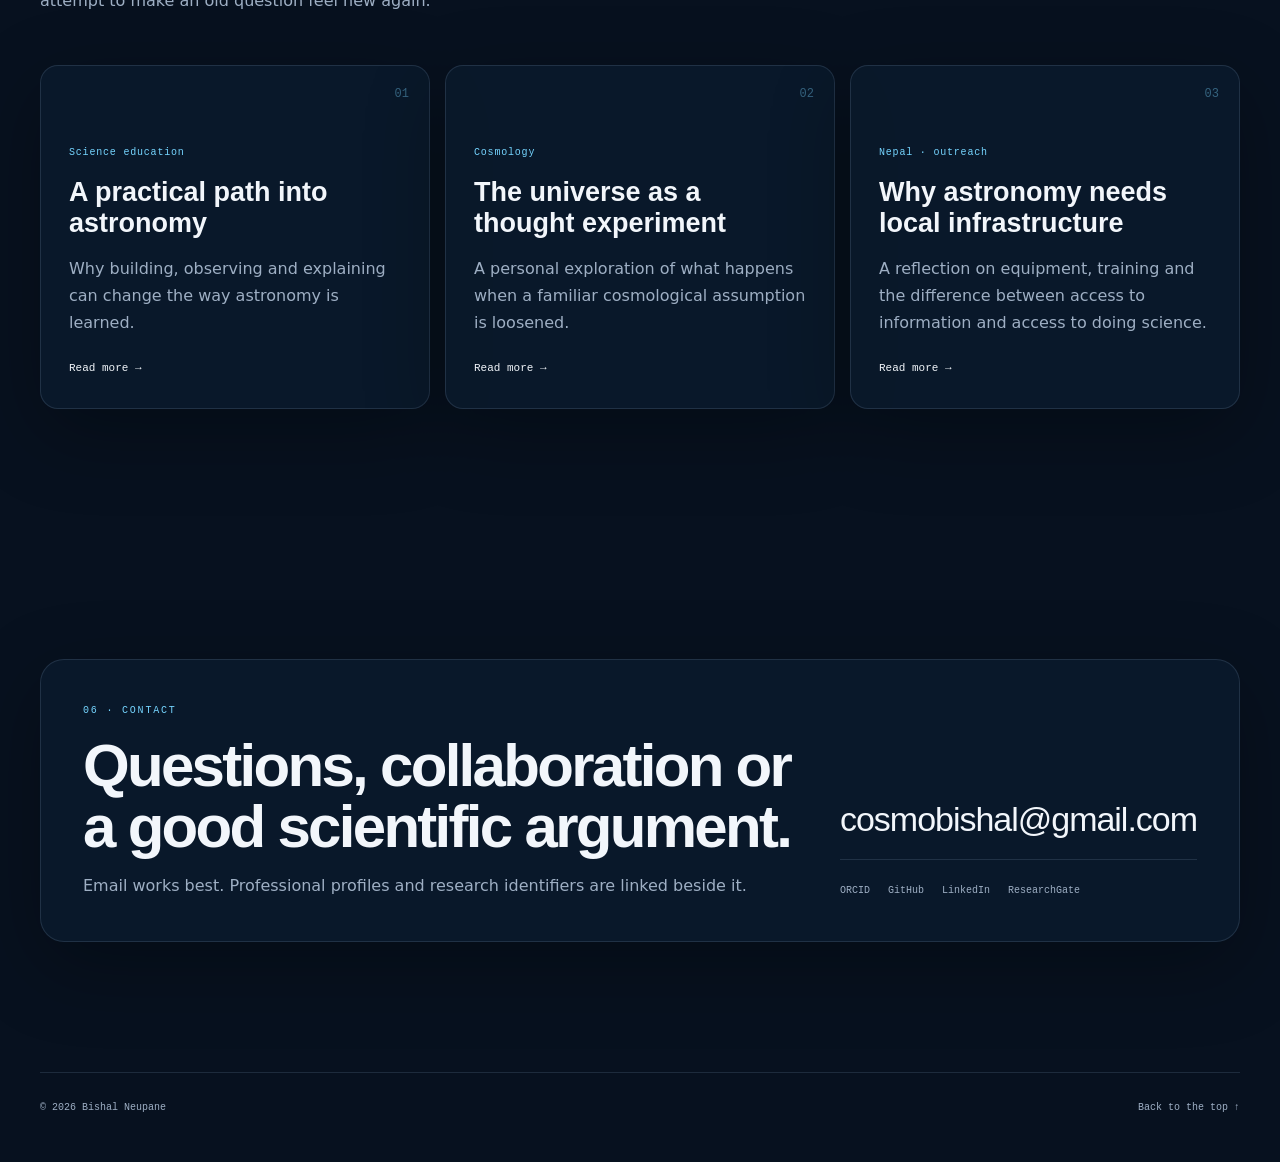
==== commit 4e383767: "Add and replace previous" ====
--- a/index.html
+++ b/index.html
@@ -18,7 +18,7 @@
 
   <header class="site-header" id="top">
     <a class="brand" href="index.html" aria-label="Bishal Neupane home">
-      <span class="brand-mark">BN</span>
+      <span class="brand-mark brand-photo"><img src="assets/img/bishal-profile.jpg" alt="Bishal Neupane"></span>
       <span class="brand-copy">
         <strong>Bishal Neupane</strong>
         <small>ASTRONOMY • PHYSICS • SCIENCE</small>
--- a/css/main.css
+++ b/css/main.css
@@ -0,0 +1,1006 @@
+:root {
+  --bg: #07111f;
+  --panel: rgba(12, 27, 46, 0.74);
+  --panel-solid: #0c1b2e;
+  --text: #f2f6fb;
+  --muted: #9eafc4;
+  --line: rgba(163, 194, 228, 0.15);
+  --accent: #75d5ff;
+  --accent-2: #b695ff;
+  --warm: #ffd58a;
+  --shadow: 0 24px 80px rgba(0,0,0,.3);
+  --radius: 20px;
+  --max: 1200px;
+}
+
+body[data-theme="light"] {
+  --bg: #eef4fa;
+  --panel: rgba(255,255,255,.78);
+  --panel-solid: #ffffff;
+  --text: #101923;
+  --muted: #5c6b7c;
+  --line: rgba(34,58,84,.14);
+  --accent: #1479a6;
+  --accent-2: #6741bb;
+  --warm: #a56300;
+  --shadow: 0 24px 80px rgba(33,56,79,.12);
+}
+
+* { box-sizing: border-box; }
+
+html { scroll-behavior: smooth; }
+
+body {
+  margin: 0;
+  background: var(--bg);
+  color: var(--text);
+  font-family: Inter, system-ui, sans-serif;
+  line-height: 1.7;
+  overflow-x: hidden;
+}
+
+a { color: inherit; text-decoration: none; }
+
+button { font: inherit; }
+
+#cosmos {
+  position: fixed;
+  inset: 0;
+  width: 100%;
+  height: 100%;
+  pointer-events: none;
+  z-index: -3;
+}
+
+.noise {
+  position: fixed;
+  inset: 0;
+  pointer-events: none;
+  z-index: -2;
+  opacity: .08;
+  background-image: url("data:image/svg+xml,%3Csvg viewBox='0 0 180 180' xmlns='http://www.w3.org/2000/svg'%3E%3Cfilter id='n'%3E%3CfeTurbulence type='fractalNoise' baseFrequency='.9' numOctaves='2' stitchTiles='stitch'/%3E%3C/filter%3E%3Crect width='100%25' height='100%25' filter='url(%23n)' opacity='.55'/%3E%3C/svg%3E");
+}
+
+.page-shell {
+  min-height: 100vh;
+  background: radial-gradient(circle at 50% -20%, rgba(54,116,159,.18), transparent 42%);
+}
+
+.site-header {
+  width: min(calc(100% - 40px), var(--max));
+  margin: 0 auto;
+  min-height: 82px;
+  display: flex;
+  align-items: center;
+  justify-content: space-between;
+  gap: 22px;
+  position: sticky;
+  top: 0;
+  z-index: 20;
+  backdrop-filter: blur(18px);
+  background: color-mix(in srgb, var(--bg) 72%, transparent);
+  border-bottom: 1px solid transparent;
+}
+
+.site-header:after {
+  content: "";
+  position: absolute;
+  inset-inline: 0;
+  bottom: 0;
+  height: 1px;
+  background: linear-gradient(90deg, transparent, var(--line), transparent);
+}
+
+.brand {
+  display: inline-flex;
+  align-items: center;
+  gap: 11px;
+  min-width: 220px;
+}
+
+.brand-mark {
+  width: 42px;
+  height: 42px;
+  display: grid;
+  place-items: center;
+  border: 1px solid var(--line);
+  border-radius: 12px;
+  font-family: "DM Mono", monospace;
+  font-size: 12px;
+  color: var(--accent);
+  background: rgba(117,213,255,.06);
+  overflow: hidden;
+  flex: 0 0 auto;
+}
+
+.brand-photo {
+  border-radius: 50%;
+  border-color: rgba(117,213,255,.28);
+  box-shadow: 0 0 24px rgba(117,213,255,.08);
+}
+
+.brand-photo img {
+  width: 100%;
+  height: 100%;
+  object-fit: cover;
+  object-position: 50% 25%;
+  display: block;
+}
+
+.brand-copy { display: grid; gap: 1px; }
+
+.brand-copy strong {
+  font-family: "Space Grotesk", sans-serif;
+  letter-spacing: -.02em;
+}
+
+.brand-copy small,
+.eyebrow,
+.signal-label,
+.mini-card span,
+.research-top,
+.timeline-date,
+.research-type,
+.filter-button {
+  font-family: "DM Mono", monospace;
+}
+
+.brand-copy small {
+  color: var(--muted);
+  font-size: 9px;
+  letter-spacing: .12em;
+}
+
+.main-nav {
+  display: flex;
+  align-items: center;
+  gap: 22px;
+  font-size: 13px;
+  color: var(--muted);
+}
+
+.main-nav a { transition: color .2s ease; }
+
+.main-nav a:hover { color: var(--text); }
+
+.static-nav { margin-left: auto; }
+
+.theme-toggle,
+.menu-toggle {
+  width: 42px;
+  height: 42px;
+  border: 1px solid var(--line);
+  border-radius: 12px;
+  background: var(--panel);
+  color: var(--text);
+  cursor: pointer;
+}
+
+.menu-toggle { display: none; }
+
+.link-button {
+  display: grid;
+  place-items: center;
+}
+
+.hero {
+  width: min(calc(100% - 40px), var(--max));
+  margin: 0 auto;
+  min-height: calc(100vh - 82px);
+  display: grid;
+  grid-template-columns: 1.04fr .96fr;
+  align-items: center;
+  gap: 50px;
+  padding: 70px 0 100px;
+}
+
+.section-grid { position: relative; }
+
+.hero-copy { max-width: 730px; }
+
+.eyebrow {
+  margin: 0 0 16px;
+  color: var(--accent);
+  font-size: 10px;
+  letter-spacing: .18em;
+  text-transform: uppercase;
+}
+
+.hero h1,
+.inner-hero h1,
+.section-heading h2,
+.contact-card h2 {
+  font-family: "Space Grotesk", sans-serif;
+  letter-spacing: -.045em;
+  line-height: 1.02;
+}
+
+.hero h1 {
+  font-size: clamp(48px, 7vw, 88px);
+  max-width: 720px;
+  margin: 0;
+}
+
+.hero-text {
+  max-width: 640px;
+  color: var(--muted);
+  font-size: clamp(16px, 1.8vw, 19px);
+  margin: 26px 0 30px;
+}
+
+.hero-actions {
+  display: flex;
+  flex-wrap: wrap;
+  gap: 11px;
+  margin-bottom: 44px;
+}
+
+.button {
+  border: 1px solid var(--line);
+  border-radius: 999px;
+  min-height: 46px;
+  padding: 0 18px;
+  display: inline-flex;
+  align-items: center;
+  justify-content: center;
+  transition: transform .2s ease, border-color .2s ease, background .2s ease;
+}
+
+.button:hover { transform: translateY(-2px); }
+
+.button-primary {
+  background: var(--text);
+  color: var(--bg);
+  border-color: var(--text);
+}
+
+.button-ghost { background: rgba(255,255,255,.03); }
+
+.signal-row {
+  display: flex;
+  flex-wrap: wrap;
+  gap: 30px;
+}
+
+.signal-row > div {
+  display: grid;
+  gap: 3px;
+}
+
+.signal-value {
+  font-family: "Space Grotesk", sans-serif;
+  font-size: 22px;
+}
+
+.signal-label {
+  color: var(--muted);
+  font-size: 9px;
+  letter-spacing: .1em;
+  text-transform: uppercase;
+}
+
+.hero-orbit {
+  min-height: 500px;
+  position: relative;
+  display: grid;
+  place-items: center;
+  isolation: isolate;
+}
+
+.orbit {
+  position: absolute;
+  border: 1px solid rgba(117,213,255,.13);
+  border-radius: 50%;
+  transform: rotate(-18deg);
+}
+
+.orbit-a { width: 410px; height: 220px; animation: drift 18s linear infinite; }
+.orbit-b { width: 520px; height: 300px; animation: driftReverse 25s linear infinite; }
+.orbit-c { width: 300px; height: 300px; border-color: rgba(182,149,255,.16); animation: spin 20s linear infinite; }
+
+.planet {
+  position: absolute;
+  border-radius: 50%;
+  box-shadow: 0 0 60px rgba(117,213,255,.18);
+}
+
+.planet-main {
+  width: 22px;
+  height: 22px;
+  background: radial-gradient(circle at 32% 25%, #fff, #75d5ff 30%, #2d6480 65%, #122437);
+  transform: translateX(205px);
+  animation: planetA 18s linear infinite;
+}
+
+.planet-small {
+  width: 11px;
+  height: 11px;
+  background: #b695ff;
+  transform: translateX(-260px);
+  animation: planetB 25s linear infinite;
+}
+
+.orbit-core {
+  width: 185px;
+  height: 185px;
+  border-radius: 50%;
+  display: grid;
+  place-items: center;
+  align-content: center;
+  gap: 7px;
+  background: radial-gradient(circle at 42% 34%, rgba(255,255,255,.16), rgba(32,76,111,.24) 42%, rgba(4,14,25,.92));
+  border: 1px solid rgba(143,203,240,.22);
+  box-shadow: 0 0 100px rgba(45,124,171,.12), inset 0 0 70px rgba(0,0,0,.4);
+}
+
+.core-name {
+  font-family: "Space Grotesk", sans-serif;
+  font-size: 42px;
+  letter-spacing: .04em;
+}
+
+.core-caption {
+  font-family: "DM Mono", monospace;
+  color: var(--muted);
+  font-size: 9px;
+  text-transform: uppercase;
+  letter-spacing: .18em;
+}
+
+.ticker {
+  overflow: hidden;
+  border-block: 1px solid var(--line);
+  background: rgba(255,255,255,.02);
+}
+
+.ticker-track {
+  width: max-content;
+  padding: 14px 0;
+  display: flex;
+  align-items: center;
+  gap: 22px;
+  color: var(--muted);
+  font-family: "DM Mono", monospace;
+  font-size: 10px;
+  letter-spacing: .18em;
+  animation: ticker 35s linear infinite;
+}
+
+.ticker-track b { color: var(--accent); }
+
+.content-section {
+  width: min(calc(100% - 40px), var(--max));
+  margin: 0 auto;
+  padding: 125px 0;
+}
+
+.section-heading {
+  max-width: 780px;
+  margin-bottom: 50px;
+}
+
+.section-heading h2,
+.contact-card h2 {
+  font-size: clamp(36px, 5vw, 60px);
+  margin: 0 0 15px;
+}
+
+.section-heading > p:last-child,
+.contact-card > div > p:last-child {
+  color: var(--muted);
+  max-width: 700px;
+  margin: 0;
+}
+
+.about-layout {
+  display: grid;
+  grid-template-columns: 1.2fr .8fr;
+  gap: 18px;
+}
+
+.glass-card,
+.mini-card,
+.research-card,
+.writing-card,
+.prose-card,
+.contact-card,
+.timeline-item,
+.research-row,
+.milestone-long-item {
+  border: 1px solid var(--line);
+  background: var(--panel);
+  box-shadow: var(--shadow);
+}
+
+.glass-card {
+  border-radius: var(--radius);
+  padding: 35px;
+}
+
+.card-index {
+  width: 34px;
+  height: 34px;
+  display: grid;
+  place-items: center;
+  border-radius: 10px;
+  border: 1px solid var(--line);
+  color: var(--accent);
+  font-family: "DM Mono", monospace;
+  margin-bottom: 50px;
+}
+
+.glass-card h3,
+.research-card h3,
+.writing-card h3,
+.timeline-body h3,
+.milestone-card h3 {
+  font-family: "Space Grotesk", sans-serif;
+  margin: 0;
+  line-height: 1.15;
+}
+
+.glass-card h3 { font-size: 32px; margin-bottom: 16px; }
+
+.glass-card p { color: var(--muted); }
+
+.about-stack { display: grid; gap: 18px; }
+
+.mini-card {
+  min-height: 112px;
+  border-radius: 18px;
+  padding: 22px;
+  display: flex;
+  gap: 16px;
+  align-items: flex-start;
+}
+
+.mini-icon {
+  width: 38px;
+  height: 38px;
+  border: 1px solid var(--line);
+  border-radius: 12px;
+  display: grid;
+  place-items: center;
+  color: var(--accent);
+  flex: 0 0 auto;
+}
+
+.mini-card div { display: grid; gap: 5px; }
+
+.mini-card strong { font-family: "Space Grotesk", sans-serif; }
+
+.mini-card span:last-child { color: var(--muted); font-size: 13px; }
+
+.dark-band {
+  width: 100%;
+  padding-inline: max(20px, calc((100% - var(--max)) / 2));
+  background: linear-gradient(180deg, rgba(11,25,42,.72), rgba(4,12,21,.56));
+  border-block: 1px solid var(--line);
+}
+
+.research-grid {
+  width: min(100%, var(--max));
+  display: grid;
+  grid-template-columns: repeat(3, 1fr);
+  gap: 15px;
+  margin: 0 auto;
+}
+
+.research-card {
+  border-radius: 18px;
+  padding: 25px;
+  min-height: 340px;
+  display: flex;
+  flex-direction: column;
+  transition: transform .2s ease, border-color .2s ease;
+}
+
+.research-card:hover { transform: translateY(-5px); border-color: rgba(117,213,255,.34); }
+
+.research-top {
+  display: flex;
+  justify-content: space-between;
+  gap: 12px;
+  color: var(--muted);
+  font-size: 10px;
+}
+
+.research-top em {
+  color: var(--accent);
+  font-style: normal;
+  text-transform: uppercase;
+  letter-spacing: .08em;
+  text-align: right;
+}
+
+.research-card h3 { font-size: 25px; margin: 45px 0 12px; }
+
+.research-card p { color: var(--muted); font-size: 14px; margin: 0 0 18px; }
+
+.research-card small { color: var(--muted); font-size: 11px; margin-top: auto; }
+
+.research-card a {
+  margin-top: 22px;
+  font-family: "DM Mono", monospace;
+  font-size: 11px;
+  color: var(--text);
+}
+
+.section-link { margin-top: 34px; text-align: right; }
+
+.text-link { color: var(--accent); font-family: "DM Mono", monospace; font-size: 11px; }
+
+.timeline {
+  position: relative;
+  max-width: 900px;
+  margin-left: 40px;
+}
+
+.timeline:before {
+  content: "";
+  position: absolute;
+  left: 3px;
+  top: 7px;
+  bottom: 7px;
+  width: 1px;
+  background: linear-gradient(var(--accent), rgba(117,213,255,.08));
+}
+
+.timeline-item {
+  position: relative;
+  border: 0;
+  border-bottom: 1px solid var(--line);
+  background: transparent;
+  box-shadow: none;
+  padding: 0 0 44px 42px;
+  margin-bottom: 44px;
+}
+
+.timeline-dot {
+  position: absolute;
+  top: 5px;
+  left: -2px;
+  width: 11px;
+  height: 11px;
+  border: 2px solid var(--accent);
+  background: var(--bg);
+  border-radius: 50%;
+  box-shadow: 0 0 0 6px rgba(117,213,255,.07);
+}
+
+.timeline-date {
+  color: var(--accent);
+  text-transform: uppercase;
+  font-size: 10px;
+  letter-spacing: .08em;
+  margin-bottom: 8px;
+}
+
+.timeline-body h3 { font-size: 28px; }
+
+.timeline-org {
+  font-family: "DM Mono", monospace;
+  font-size: 11px;
+  color: var(--muted);
+}
+
+.timeline-body p:last-child { color: var(--muted); max-width: 760px; }
+
+.milestone-band {
+  padding-top: 105px;
+  padding-bottom: 105px;
+}
+
+.milestone-header {
+  display: flex;
+  justify-content: space-between;
+  align-items: end;
+  gap: 25px;
+  margin-bottom: 40px;
+}
+
+.milestone-header h2 {
+  margin: 0;
+  font-family: "Space Grotesk", sans-serif;
+  font-size: clamp(34px, 4.7vw, 56px);
+  letter-spacing: -.04em;
+  line-height: 1.05;
+}
+
+.milestone-cards {
+  display: grid;
+  grid-template-columns: repeat(3, 1fr);
+  gap: 15px;
+}
+
+.milestone-card {
+  padding: 28px;
+  min-height: 280px;
+  border-top: 1px solid var(--accent);
+  border-bottom: 1px solid var(--line);
+}
+
+.milestone-card span,
+.milestone-long-item .milestone-year {
+  font-family: "DM Mono", monospace;
+  color: var(--accent);
+  font-size: 11px;
+}
+
+.milestone-card h3 { font-size: 26px; margin: 55px 0 12px; }
+
+.milestone-card p { color: var(--muted); }
+
+.writing-grid {
+  display: grid;
+  grid-template-columns: repeat(3, 1fr);
+  gap: 15px;
+}
+
+.writing-card {
+  position: relative;
+  min-height: 310px;
+  border-radius: 18px;
+  padding: 28px;
+  overflow: hidden;
+}
+
+.writing-index {
+  position: absolute;
+  top: 18px;
+  right: 20px;
+  font-family: "DM Mono", monospace;
+  color: rgba(117,213,255,.4);
+  font-size: 12px;
+}
+
+.writing-card > span {
+  display: inline-block;
+  margin-top: 50px;
+  color: var(--accent);
+  font-family: "DM Mono", monospace;
+  font-size: 10px;
+  letter-spacing: .08em;
+}
+
+.writing-card h3 { font-size: 27px; margin: 14px 0 10px; }
+
+.writing-card p { color: var(--muted); }
+
+.writing-card a { font-family: "DM Mono", monospace; font-size: 11px; }
+
+.contact-section { padding-bottom: 130px; }
+
+.contact-card {
+  border-radius: 24px;
+  padding: 42px;
+  display: grid;
+  grid-template-columns: 1.35fr .65fr;
+  gap: 35px;
+}
+
+.contact-links { align-self: end; }
+
+.contact-main {
+  display: inline-block;
+  font-family: "Space Grotesk", sans-serif;
+  font-size: clamp(22px, 3vw, 34px);
+  letter-spacing: -.03em;
+  border-bottom: 1px solid var(--line);
+  padding-bottom: 10px;
+}
+
+.profile-links {
+  display: flex;
+  flex-wrap: wrap;
+  gap: 12px 18px;
+  margin-top: 22px;
+  font-family: "DM Mono", monospace;
+  font-size: 10px;
+  color: var(--muted);
+}
+
+.site-footer {
+  width: min(calc(100% - 40px), var(--max));
+  margin: 0 auto;
+  border-top: 1px solid var(--line);
+  padding: 26px 0 45px;
+  display: flex;
+  justify-content: space-between;
+  gap: 20px;
+  color: var(--muted);
+  font-family: "DM Mono", monospace;
+  font-size: 10px;
+}
+
+.inner-page {
+  width: min(calc(100% - 40px), var(--max));
+  margin: 0 auto;
+  padding: 100px 0 130px;
+}
+
+.inner-hero { max-width: 880px; padding-bottom: 70px; }
+
+.inner-hero h1 { font-size: clamp(48px, 7vw, 82px); margin: 0 0 20px; }
+
+.lede { color: var(--muted); font-size: 18px; max-width: 760px; }
+
+.prose-grid {
+  display: grid;
+  grid-template-columns: 1fr 1fr;
+  gap: 18px;
+}
+
+.prose-card {
+  border-radius: 20px;
+  padding: 32px;
+}
+
+.prose-card h2 { font-family: "Space Grotesk", sans-serif; font-size: 30px; }
+
+.prose-card p { color: var(--muted); }
+
+.facts-section {
+  margin-top: 18px;
+  border-top: 1px solid var(--line);
+}
+
+.fact-line {
+  display: grid;
+  grid-template-columns: .26fr 1fr;
+  gap: 20px;
+  padding: 19px 0;
+  border-bottom: 1px solid var(--line);
+}
+
+.fact-line span {
+  color: var(--muted);
+  font-family: "DM Mono", monospace;
+  font-size: 10px;
+  text-transform: uppercase;
+}
+
+.fact-line strong { font-family: "Space Grotesk", sans-serif; font-weight: 500; }
+
+.filter-row {
+  display: flex;
+  flex-wrap: wrap;
+  gap: 8px;
+  margin-bottom: 28px;
+}
+
+.filter-button {
+  border: 1px solid var(--line);
+  color: var(--muted);
+  background: transparent;
+  padding: 10px 13px;
+  border-radius: 999px;
+  cursor: pointer;
+  font-size: 10px;
+}
+
+.filter-button.active,
+.filter-button:hover {
+  color: var(--bg);
+  background: var(--text);
+}
+
+.research-list { display: grid; gap: 12px; }
+
+.research-row {
+  border-radius: 18px;
+  padding: 25px;
+  display: grid;
+  grid-template-columns: 58px 1fr 48px;
+  gap: 20px;
+  align-items: start;
+}
+
+.research-row-number {
+  color: var(--accent);
+  font-family: "DM Mono", monospace;
+  font-size: 11px;
+}
+
+.research-row-main h2 {
+  font-family: "Space Grotesk", sans-serif;
+  margin: 7px 0 8px;
+  font-size: clamp(25px, 3vw, 39px);
+  letter-spacing: -.03em;
+}
+
+.research-row-main p { color: var(--muted); margin: 0 0 11px; }
+
+.research-row-main small { color: var(--muted); font-size: 11px; }
+
+.round-link {
+  width: 42px;
+  height: 42px;
+  display: grid;
+  place-items: center;
+  border: 1px solid var(--line);
+  border-radius: 50%;
+  color: var(--accent);
+}
+
+.milestone-long { position: relative; }
+
+.milestone-long:before {
+  content: "";
+  position: absolute;
+  left: 92px;
+  top: 0;
+  bottom: 0;
+  width: 1px;
+  background: linear-gradient(var(--accent), rgba(117,213,255,.05));
+}
+
+.milestone-long-item {
+  border-radius: 18px;
+  padding: 25px;
+  display: grid;
+  grid-template-columns: 70px 44px 1fr;
+  gap: 20px;
+  margin-bottom: 14px;
+}
+
+.milestone-long-item .milestone-year { padding-top: 6px; }
+
+.milestone-node {
+  position: relative;
+  width: 35px;
+  height: 35px;
+  display: grid;
+  place-items: center;
+  z-index: 2;
+  border: 1px solid var(--accent);
+  border-radius: 50%;
+  background: var(--panel-solid);
+  color: var(--accent);
+  font-family: "DM Mono", monospace;
+  font-size: 9px;
+}
+
+.milestone-long-copy h2 {
+  margin: 0;
+  font-family: "Space Grotesk", sans-serif;
+  font-size: 30px;
+}
+
+.milestone-long-copy p { color: var(--muted); margin-bottom: 0; }
+
+.error-page {
+  min-height: 100vh;
+  width: min(calc(100% - 40px), 680px);
+  margin: 0 auto;
+  display: grid;
+  place-items: center;
+  align-content: center;
+  text-align: center;
+  gap: 8px;
+}
+
+.error-orbit {
+  width: 210px;
+  height: 210px;
+  border: 1px solid var(--line);
+  border-radius: 50%;
+  display: grid;
+  place-items: center;
+  margin-bottom: 30px;
+  box-shadow: 0 0 110px rgba(117,213,255,.08);
+}
+
+.error-orbit span { font-family: "DM Mono", monospace; color: var(--accent); }
+
+.error-page h1 {
+  font-family: "Space Grotesk", sans-serif;
+  font-size: clamp(42px, 6vw, 68px);
+  letter-spacing: -.04em;
+  line-height: 1.05;
+  margin: 0;
+}
+
+.error-page p:not(.eyebrow) { color: var(--muted); margin-bottom: 22px; }
+
+.reveal {
+  opacity: 0;
+  transform: translateY(20px);
+  transition: opacity .75s ease, transform .75s ease;
+  transition-delay: var(--delay, 0ms);
+}
+
+.reveal.is-visible {
+  opacity: 1;
+  transform: none;
+}
+
+@keyframes drift {
+  from { transform: rotate(-18deg) rotate(0deg); }
+  to { transform: rotate(-18deg) rotate(360deg); }
+}
+
+@keyframes driftReverse {
+  from { transform: rotate(18deg) rotate(360deg); }
+  to { transform: rotate(18deg) rotate(0deg); }
+}
+
+@keyframes spin {
+  from { transform: rotate(0deg); }
+  to { transform: rotate(360deg); }
+}
+
+@keyframes planetA {
+  from { transform: rotate(0deg) translateX(205px) rotate(0deg); }
+  to { transform: rotate(360deg) translateX(205px) rotate(-360deg); }
+}
+
+@keyframes planetB {
+  from { transform: rotate(0deg) translateX(-260px) rotate(0deg); }
+  to { transform: rotate(-360deg) translateX(-260px) rotate(360deg); }
+}
+
+@keyframes ticker {
+  to { transform: translateX(-50%); }
+}
+
+@media (max-width: 980px) {
+  .hero { grid-template-columns: 1fr; }
+  .hero-orbit { min-height: 380px; order: -1; }
+  .research-grid,
+  .milestone-cards,
+  .writing-grid { grid-template-columns: 1fr 1fr; }
+  .about-layout,
+  .prose-grid,
+  .contact-card { grid-template-columns: 1fr; }
+  .contact-links { align-self: start; }
+}
+
+@media (max-width: 740px) {
+  .site-header { width: min(calc(100% - 24px), var(--max)); min-height: 72px; }
+  .brand { min-width: auto; }
+  .brand-copy small { display: none; }
+  .main-nav {
+    display: none;
+    position: absolute;
+    top: 72px;
+    left: 0;
+    right: 0;
+    background: var(--panel-solid);
+    border: 1px solid var(--line);
+    padding: 15px;
+    border-radius: 16px;
+    flex-direction: column;
+    align-items: stretch;
+  }
+  .main-nav.open { display: flex; }
+  .menu-toggle { display: block; margin-left: auto; }
+  .theme-toggle { display: none; }
+  .hero,
+  .content-section,
+  .inner-page,
+  .site-footer { width: min(calc(100% - 24px), var(--max)); }
+  .hero { padding-top: 50px; }
+  .hero h1 { font-size: clamp(44px, 15vw, 70px); }
+  .hero-orbit { min-height: 330px; transform: scale(.78); }
+  .content-section,
+  .inner-page { padding-top: 86px; padding-bottom: 90px; }
+  .research-grid,
+  .milestone-cards,
+  .writing-grid { grid-template-columns: 1fr; }
+  .glass-card { padding: 26px; }
+  .timeline { margin-left: 12px; }
+  .timeline-item { padding-left: 28px; }
+  .milestone-header { align-items: flex-start; flex-direction: column; }
+  .contact-card { padding: 28px; }
+  .research-row { grid-template-columns: 34px 1fr; }
+  .round-link { grid-column: 2; }
+  .milestone-long:before { left: 76px; }
+  .milestone-long-item { grid-template-columns: 55px 36px 1fr; gap: 12px; }
+  .fact-line { grid-template-columns: 1fr; gap: 4px; }
+}
+
+@media (prefers-reduced-motion: reduce) {
+  html { scroll-behavior: auto; }
+  *, *:before, *:after { animation-duration: .001ms !important; animation-iteration-count: 1 !important; transition-duration: .001ms !important; }
+}
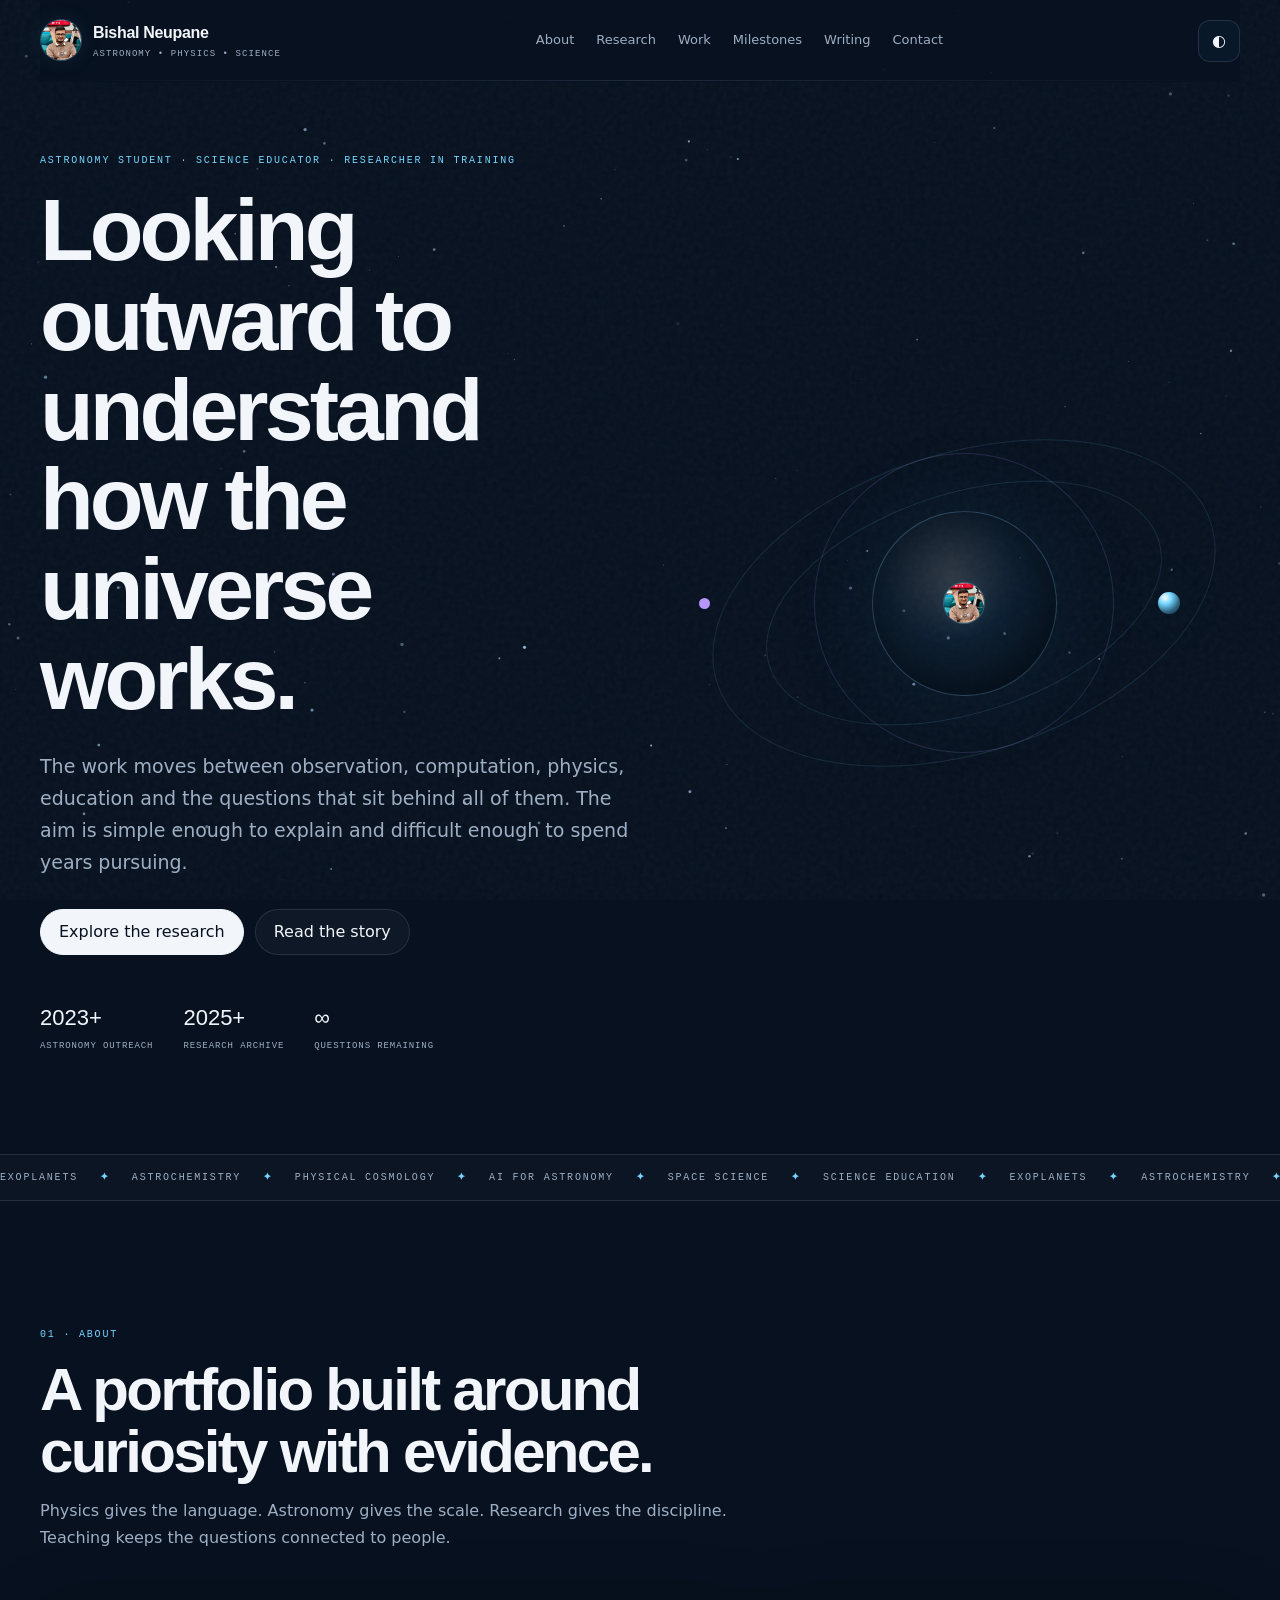
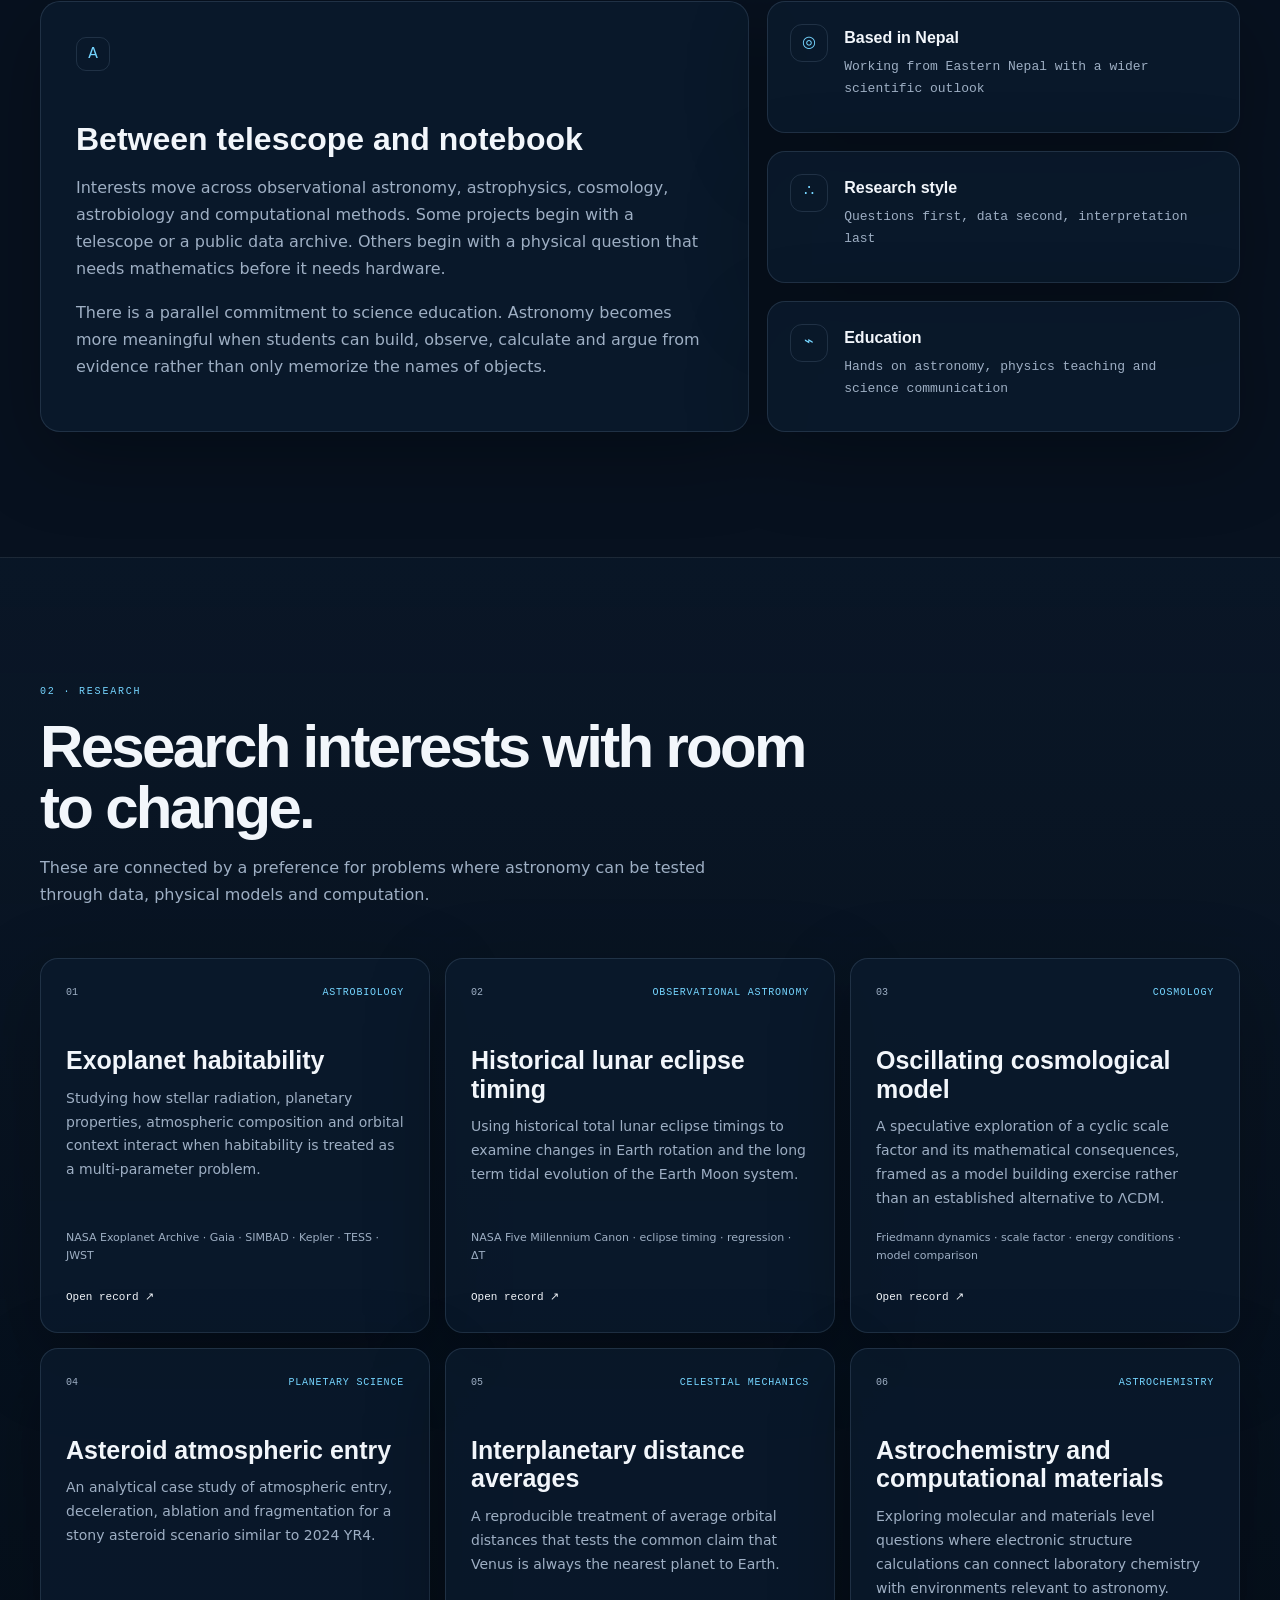
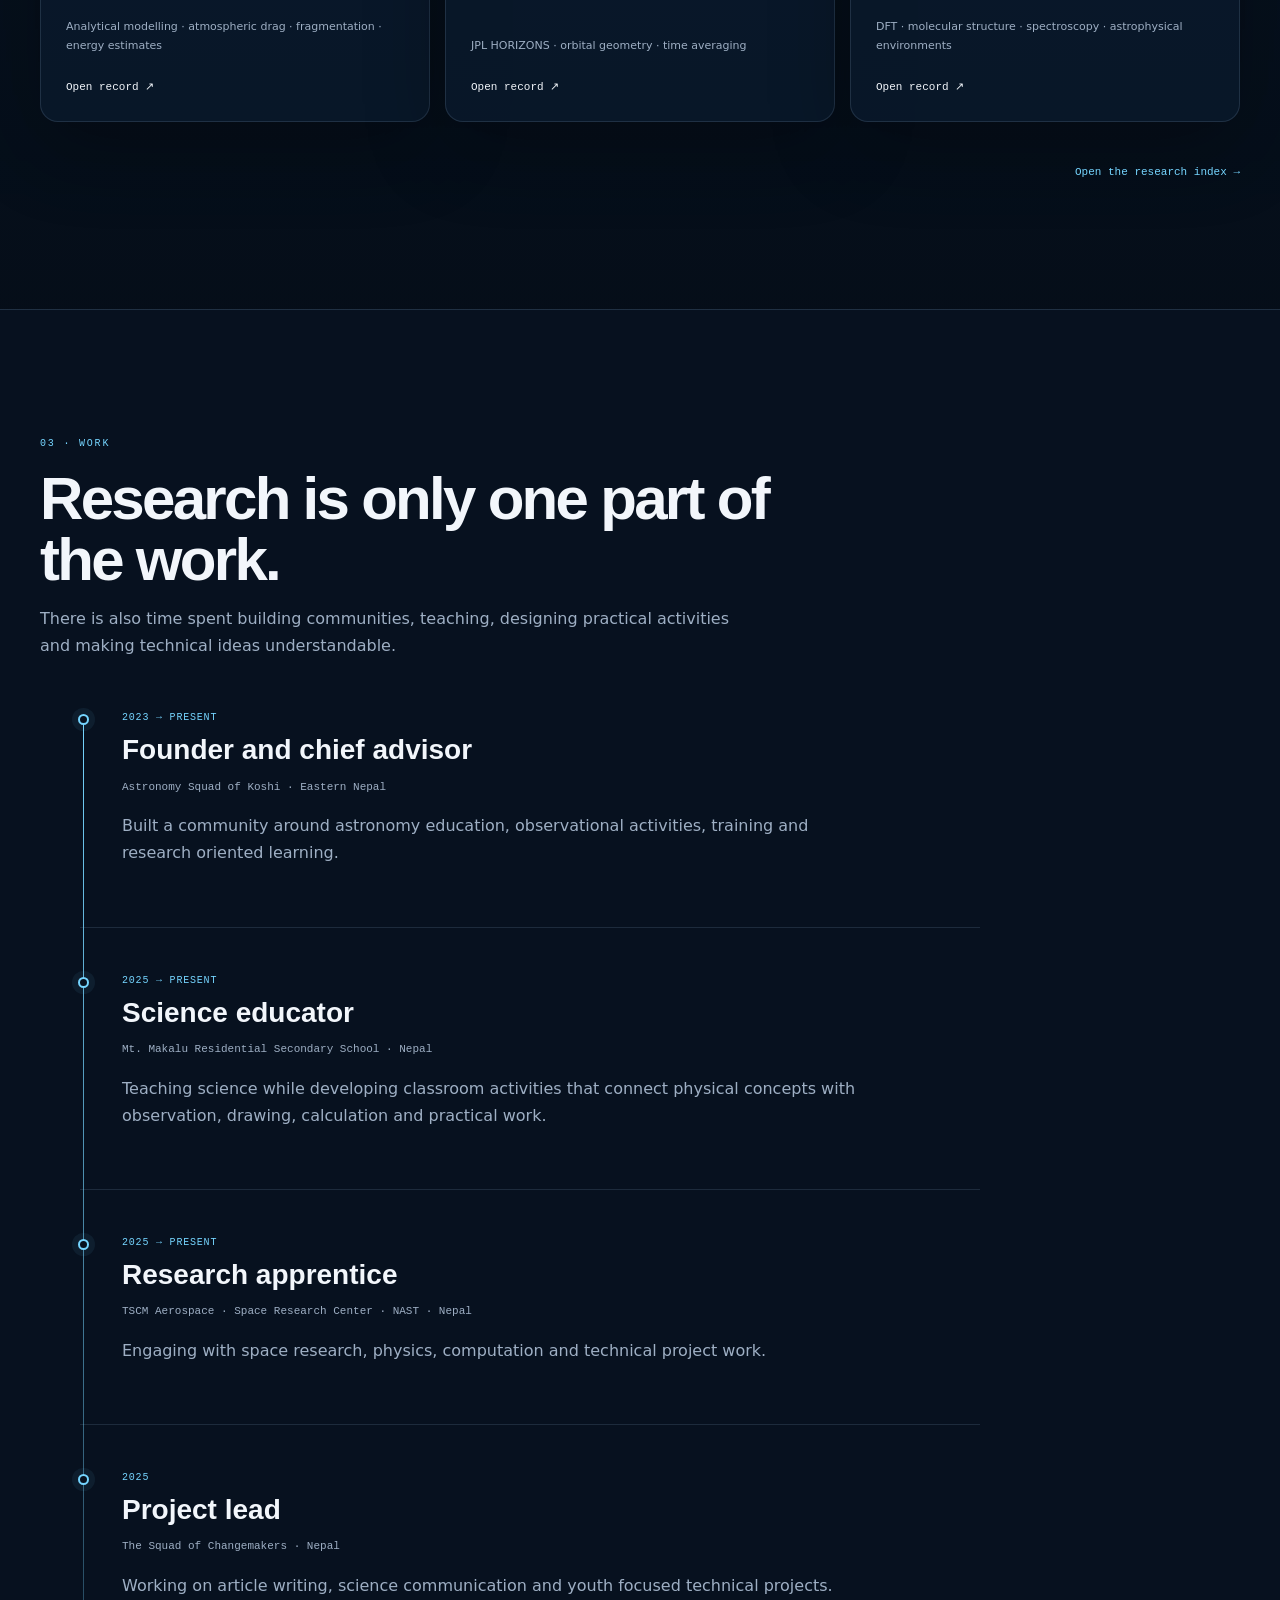
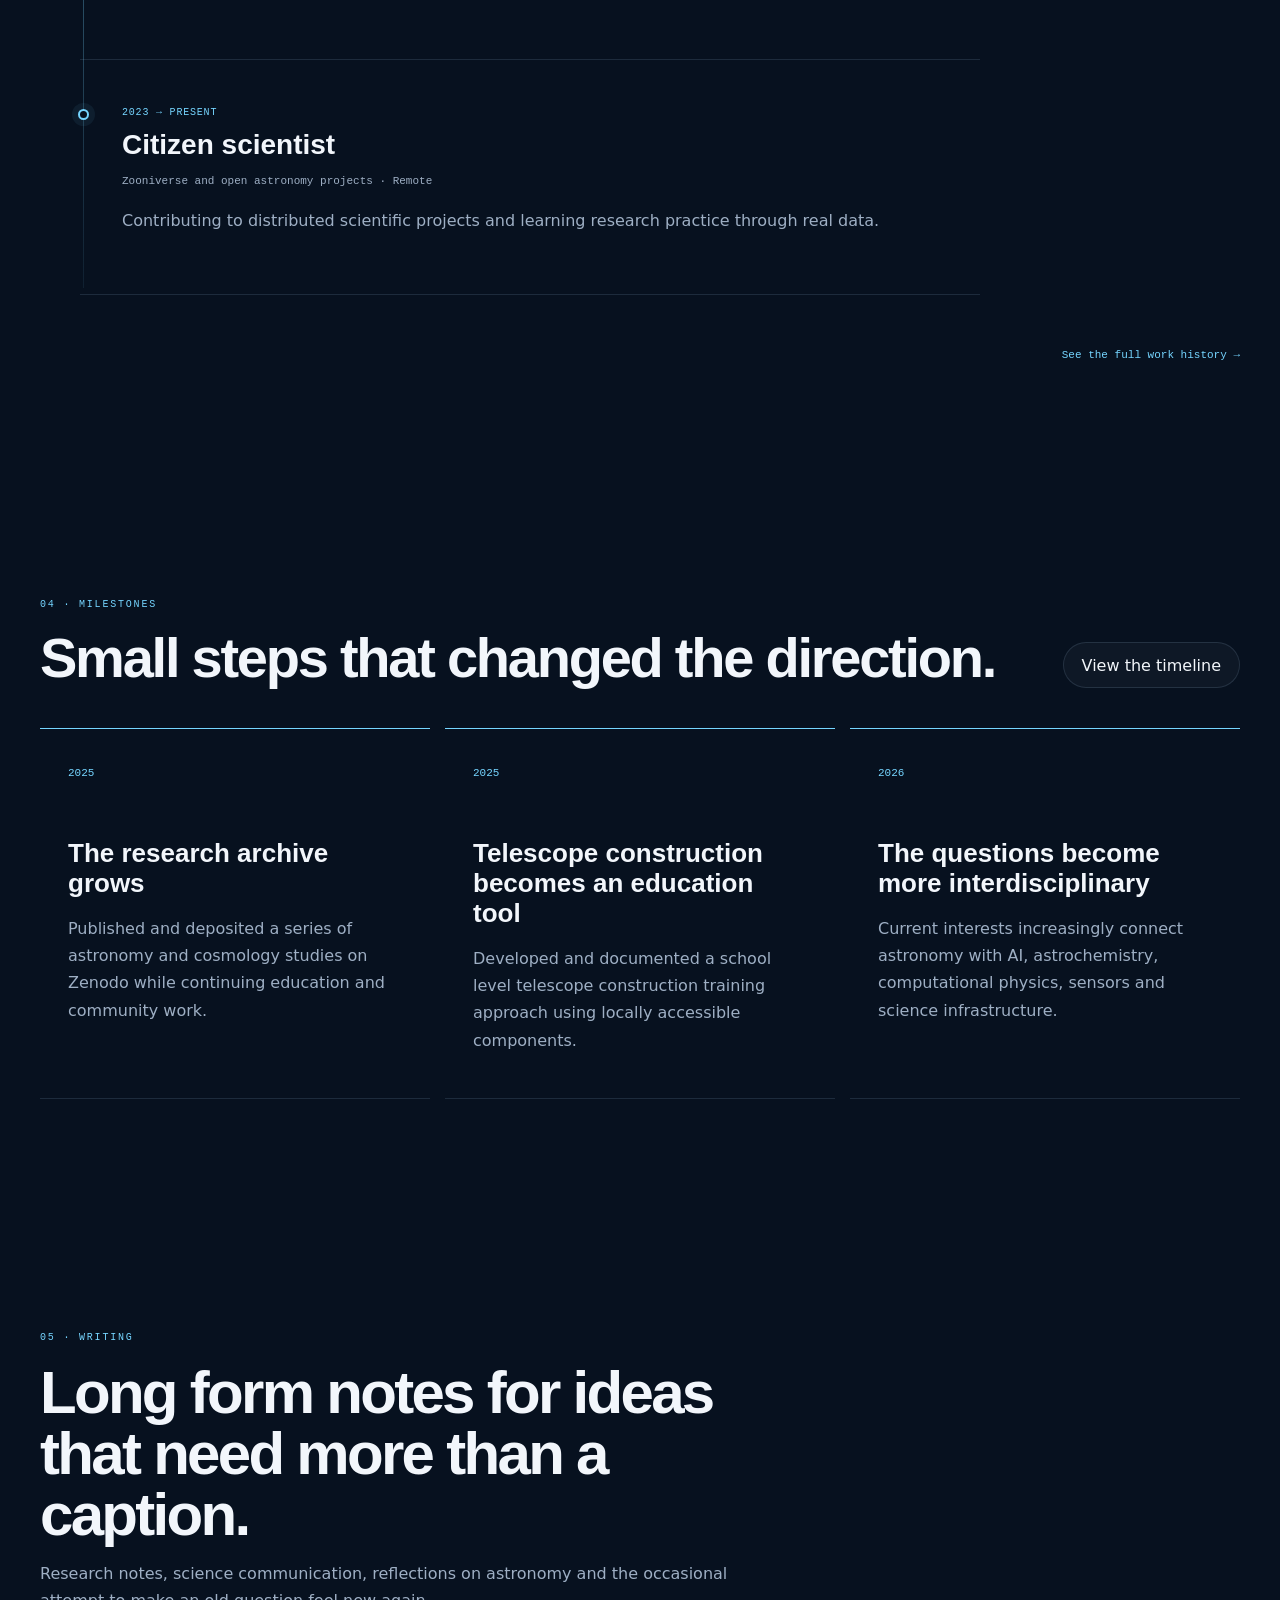
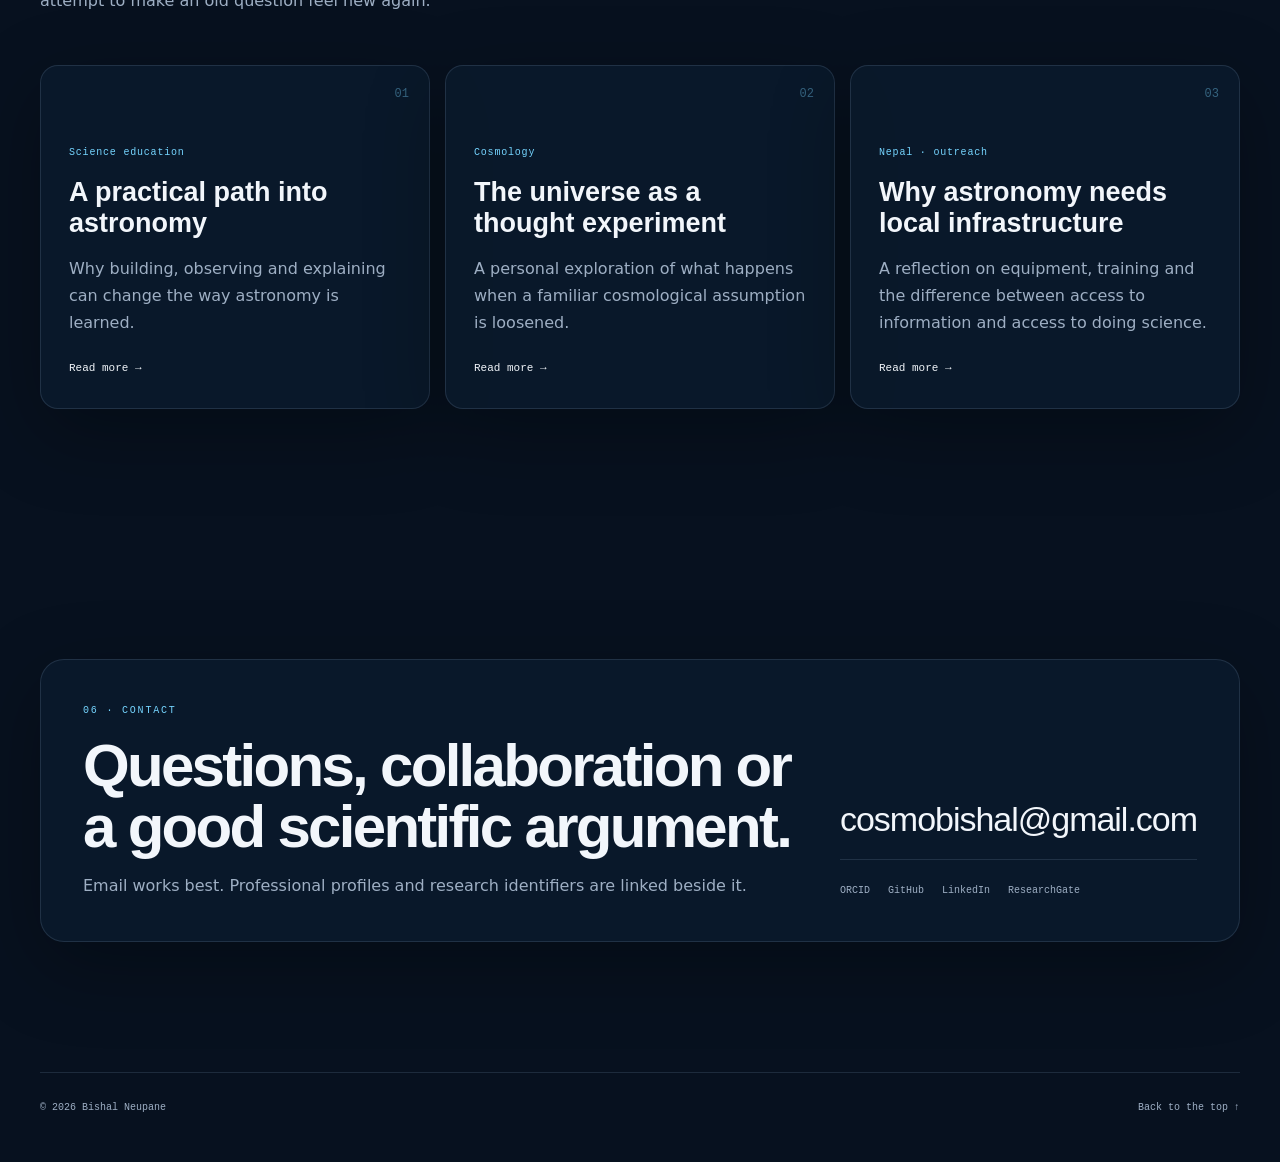
==== commit 66695573: "Add brand photo for Bishal Neupane" ====
--- a/index.html
+++ b/index.html
@@ -60,8 +60,7 @@
         <div class="planet planet-main"></div>
         <div class="planet planet-small"></div>
         <div class="orbit-core">
-          <span class="core-name">BN</span>
-          <span class="core-caption">Koshi · Nepal</span>
+           <span class="brand-mark brand-photo"><img src="../assets/img/bishal-profile.jpg" alt="Bishal Neupane"></span>
         </div>
       </div>
     </section>
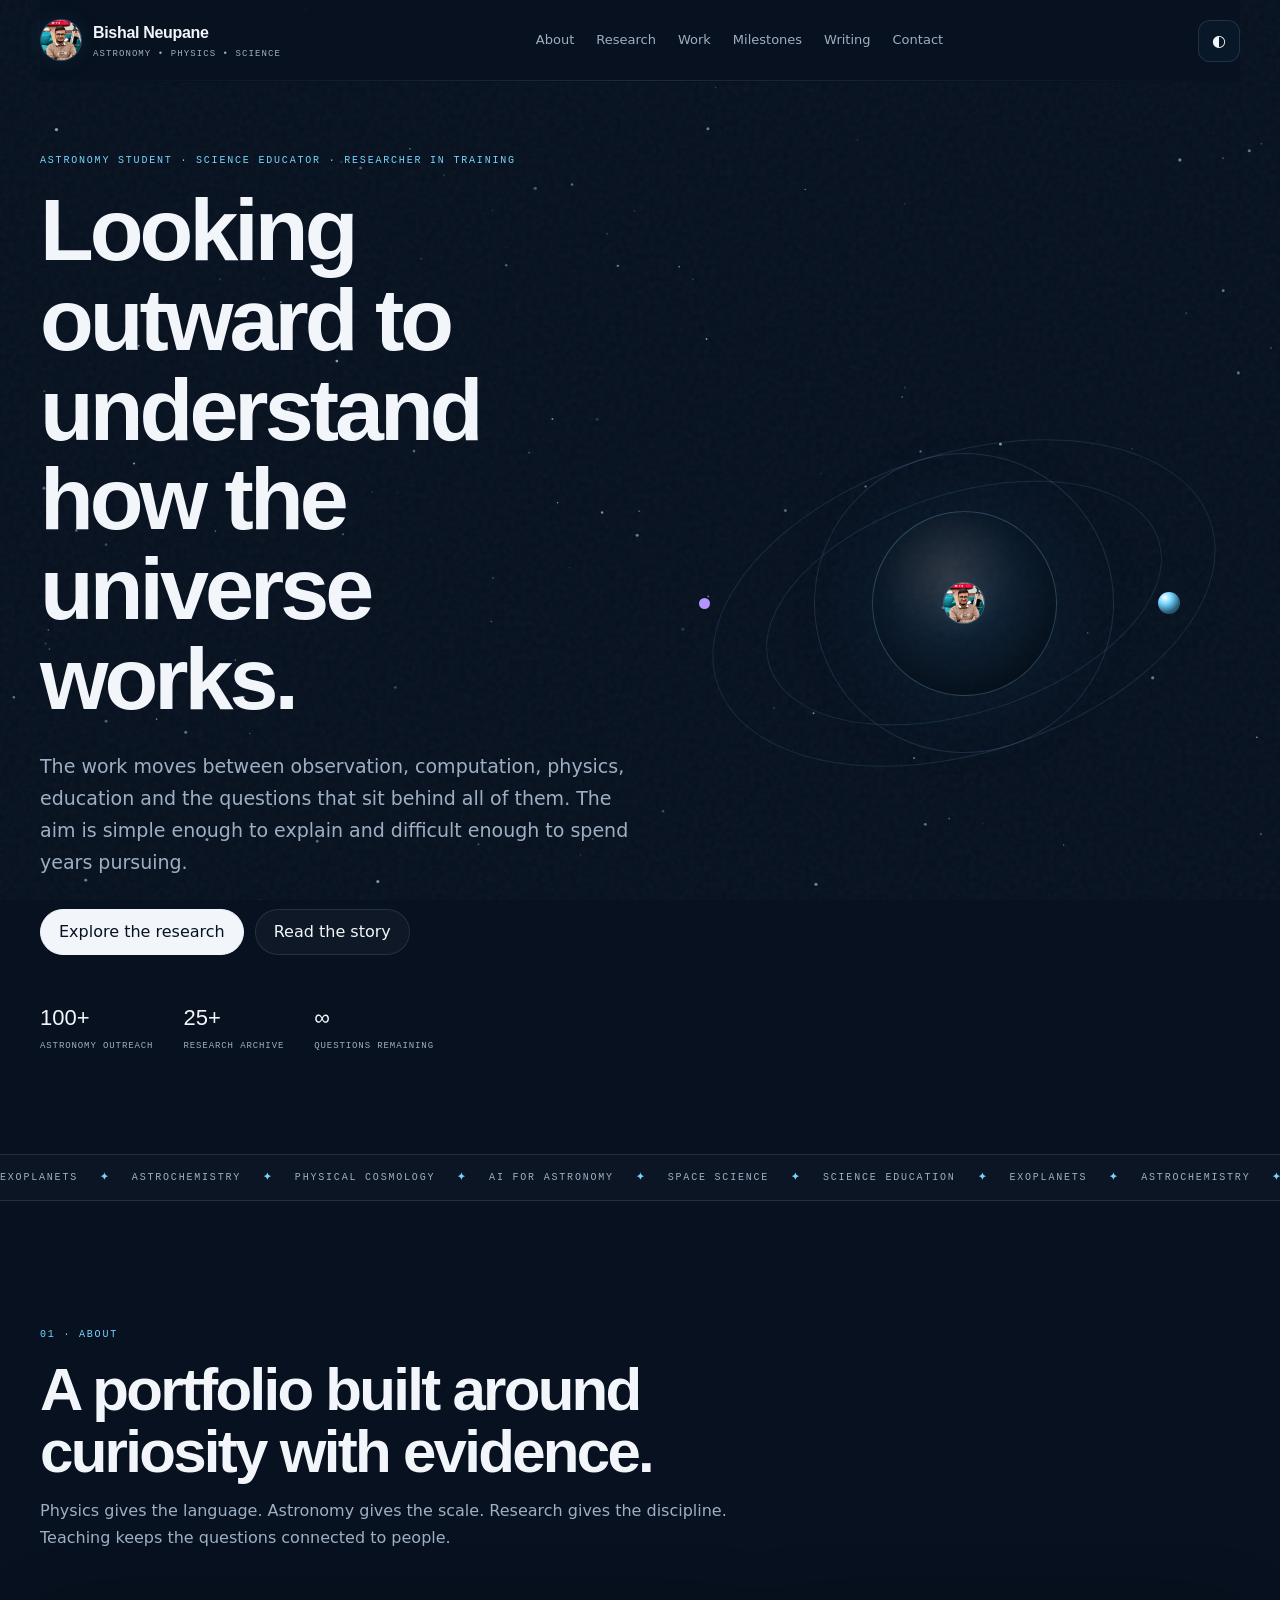
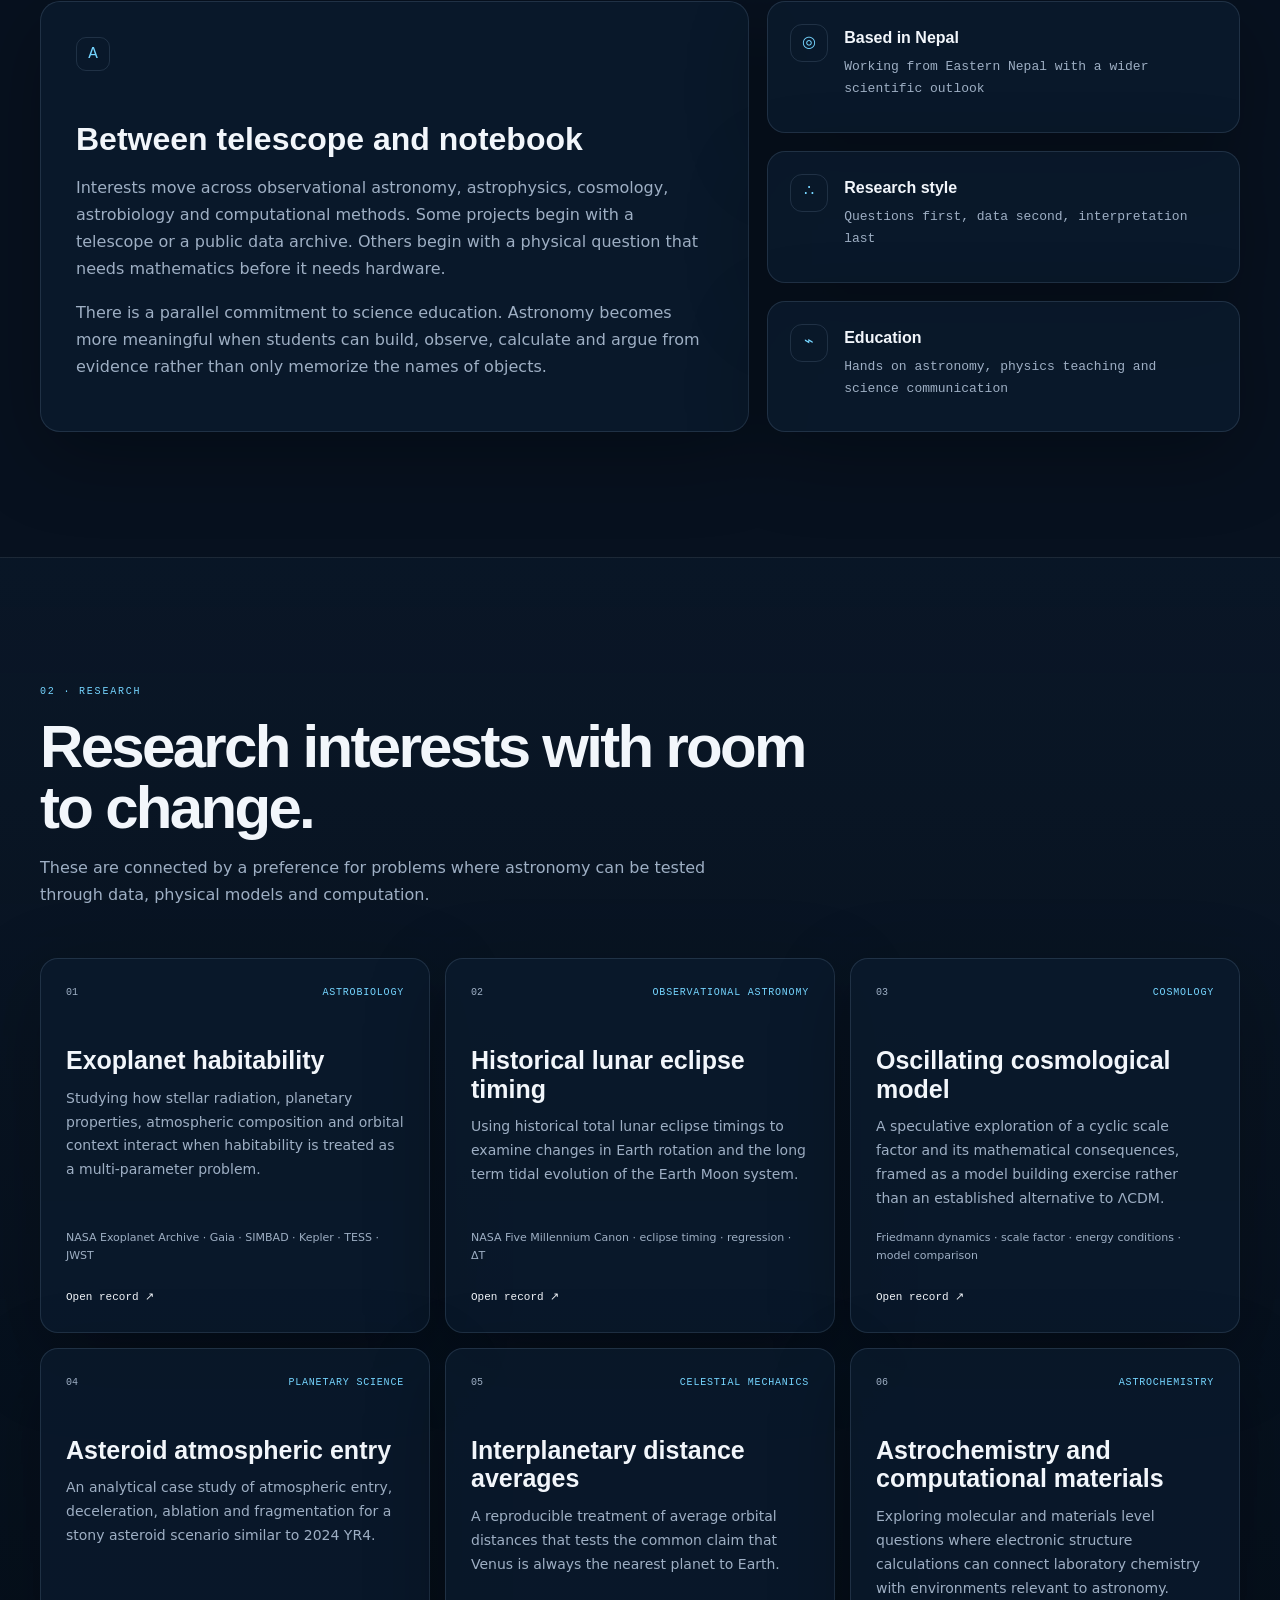
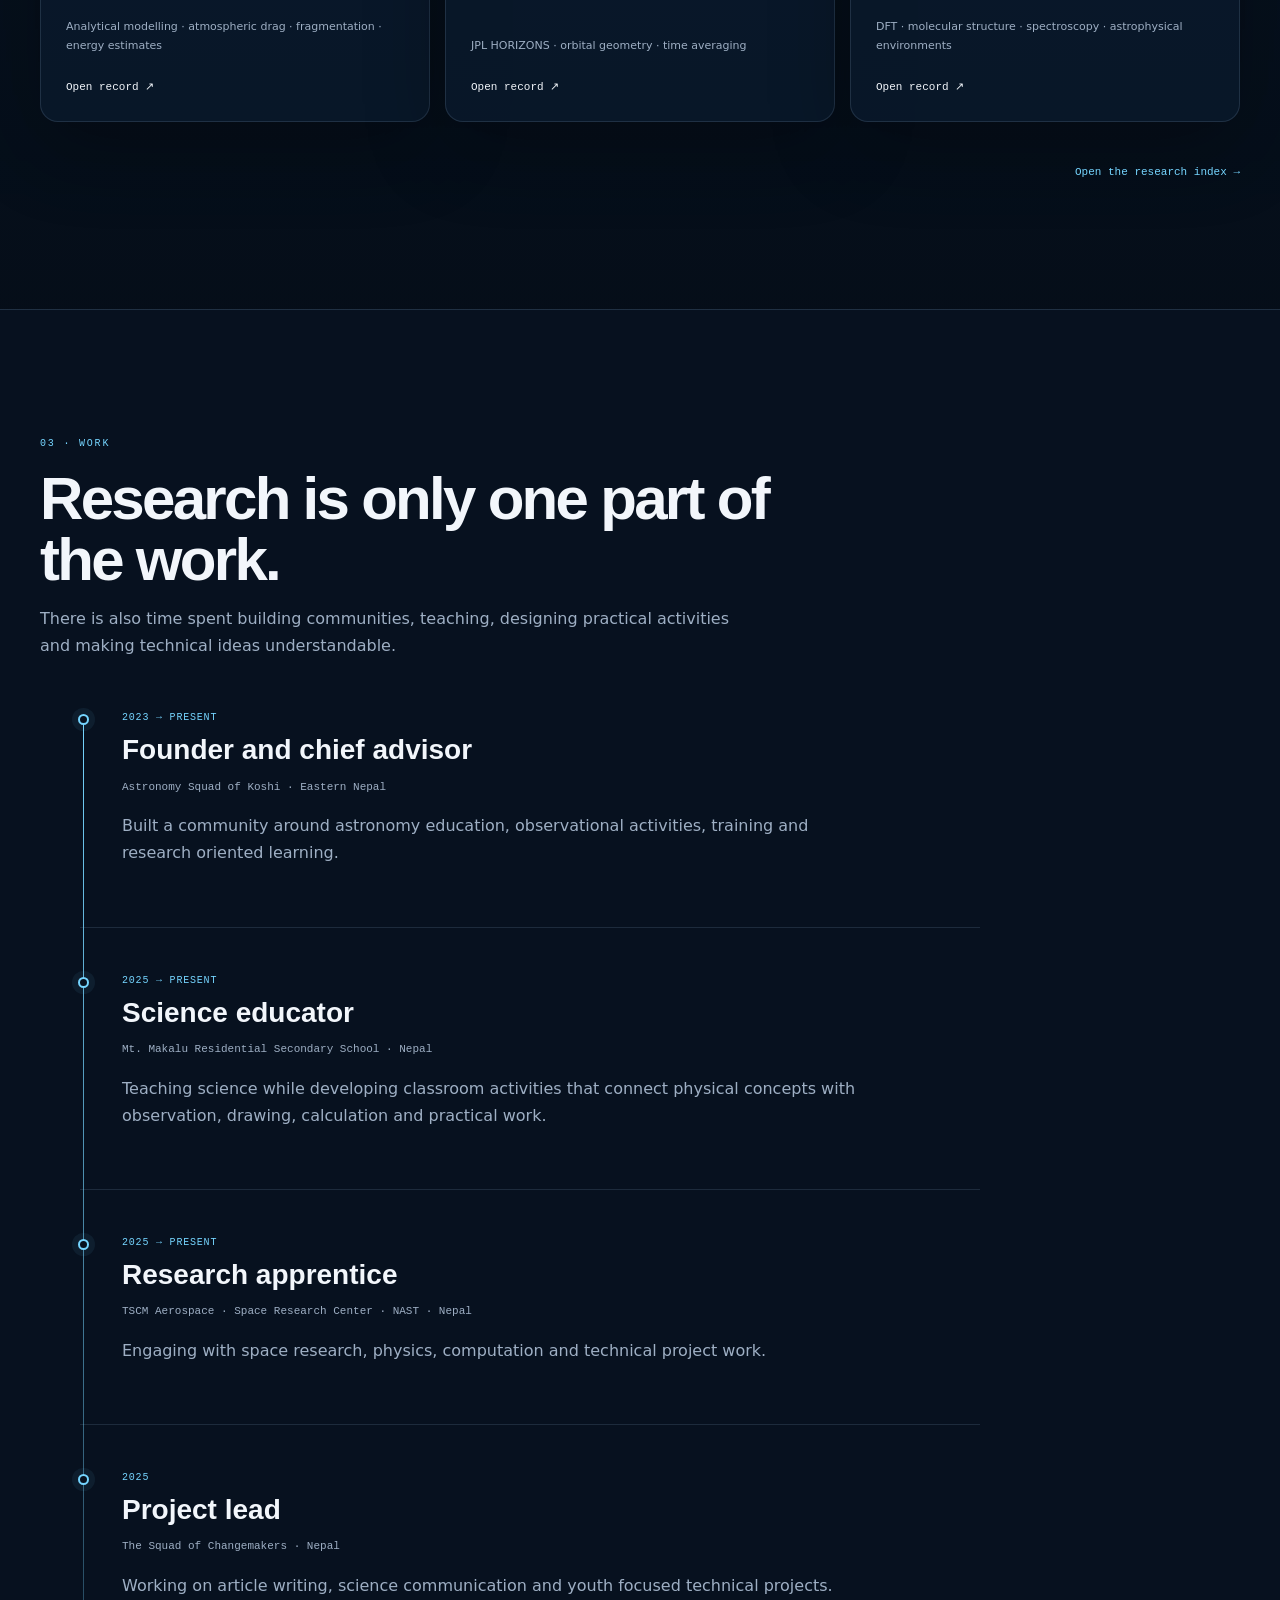
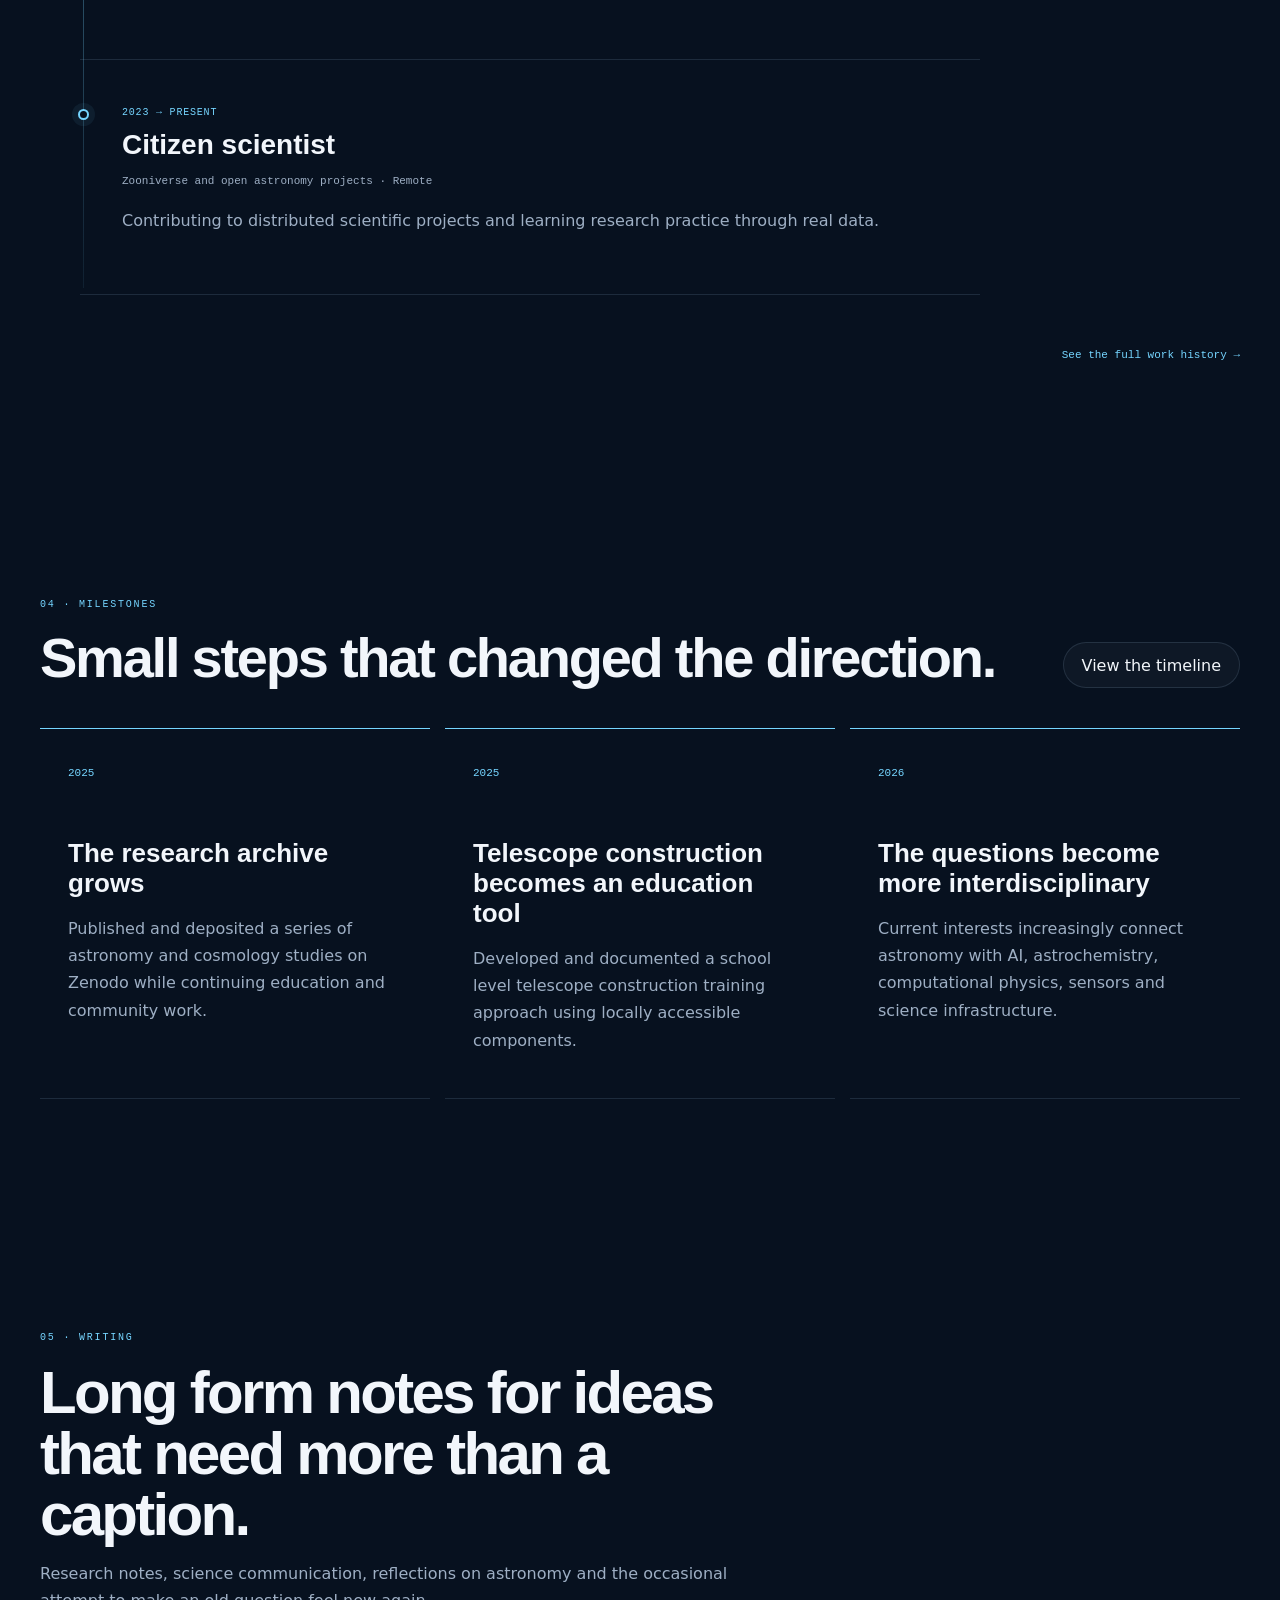
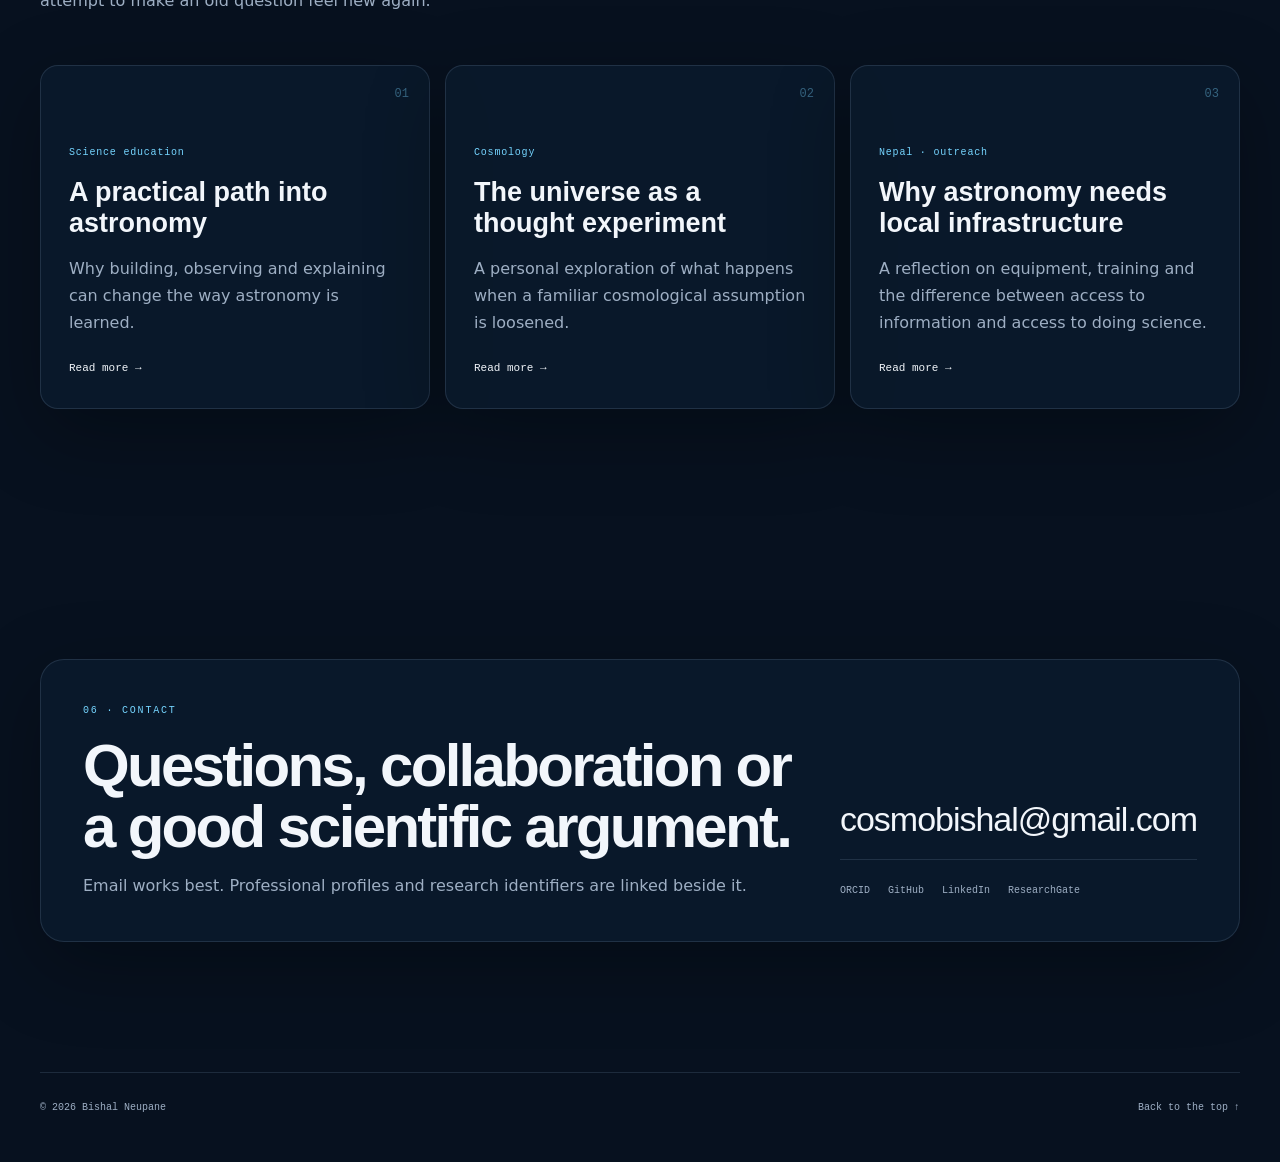
==== commit 88248321: "Update profile highlights values in index.html" ====
--- a/index.html
+++ b/index.html
@@ -47,8 +47,8 @@
           <a class="button button-ghost" href="pages/about.html">Read the story</a>
         </div>
         <div class="signal-row" aria-label="Profile highlights">
-          <div><span class="signal-value">2023+</span><span class="signal-label">Astronomy outreach</span></div>
-          <div><span class="signal-value">2025+</span><span class="signal-label">Research archive</span></div>
+          <div><span class="signal-value">100+</span><span class="signal-label">Astronomy outreach</span></div>
+          <div><span class="signal-value">25+</span><span class="signal-label">Research archive</span></div>
           <div><span class="signal-value">∞</span><span class="signal-label">Questions remaining</span></div>
         </div>
       </div>
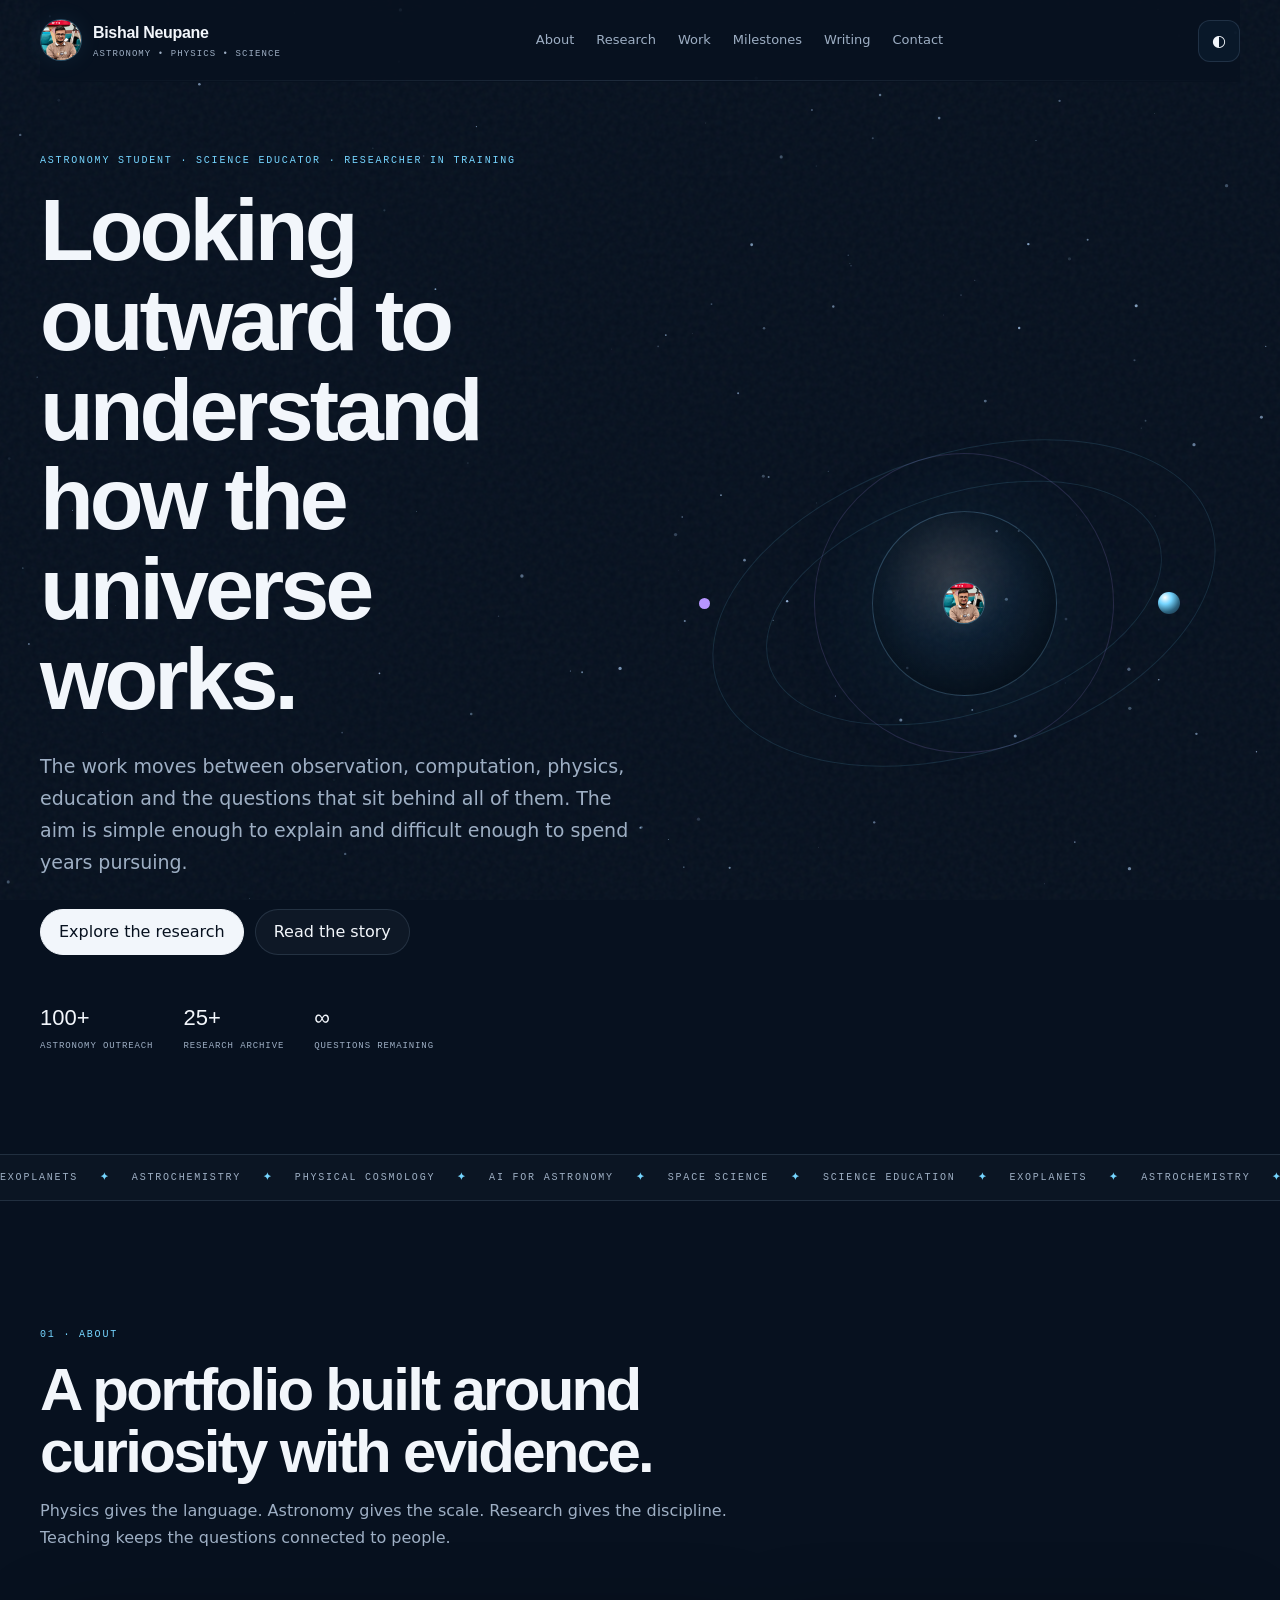
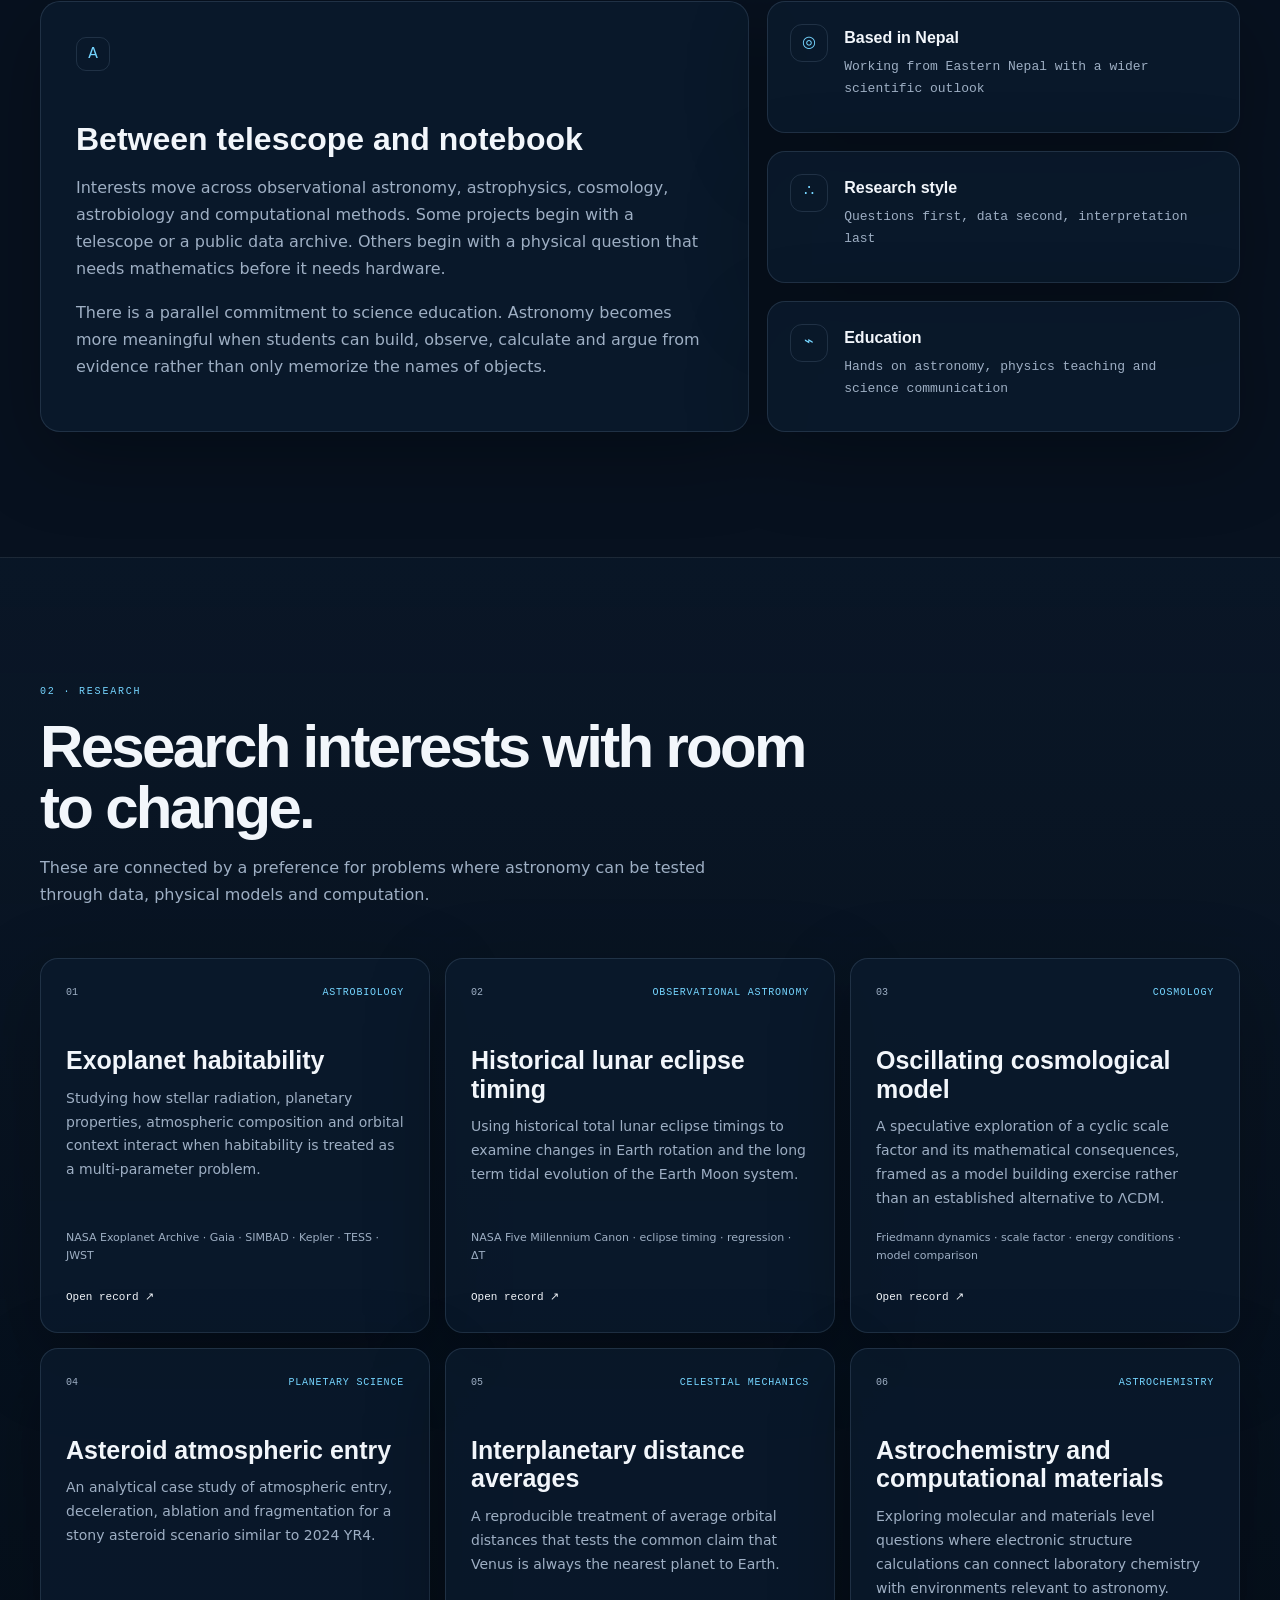
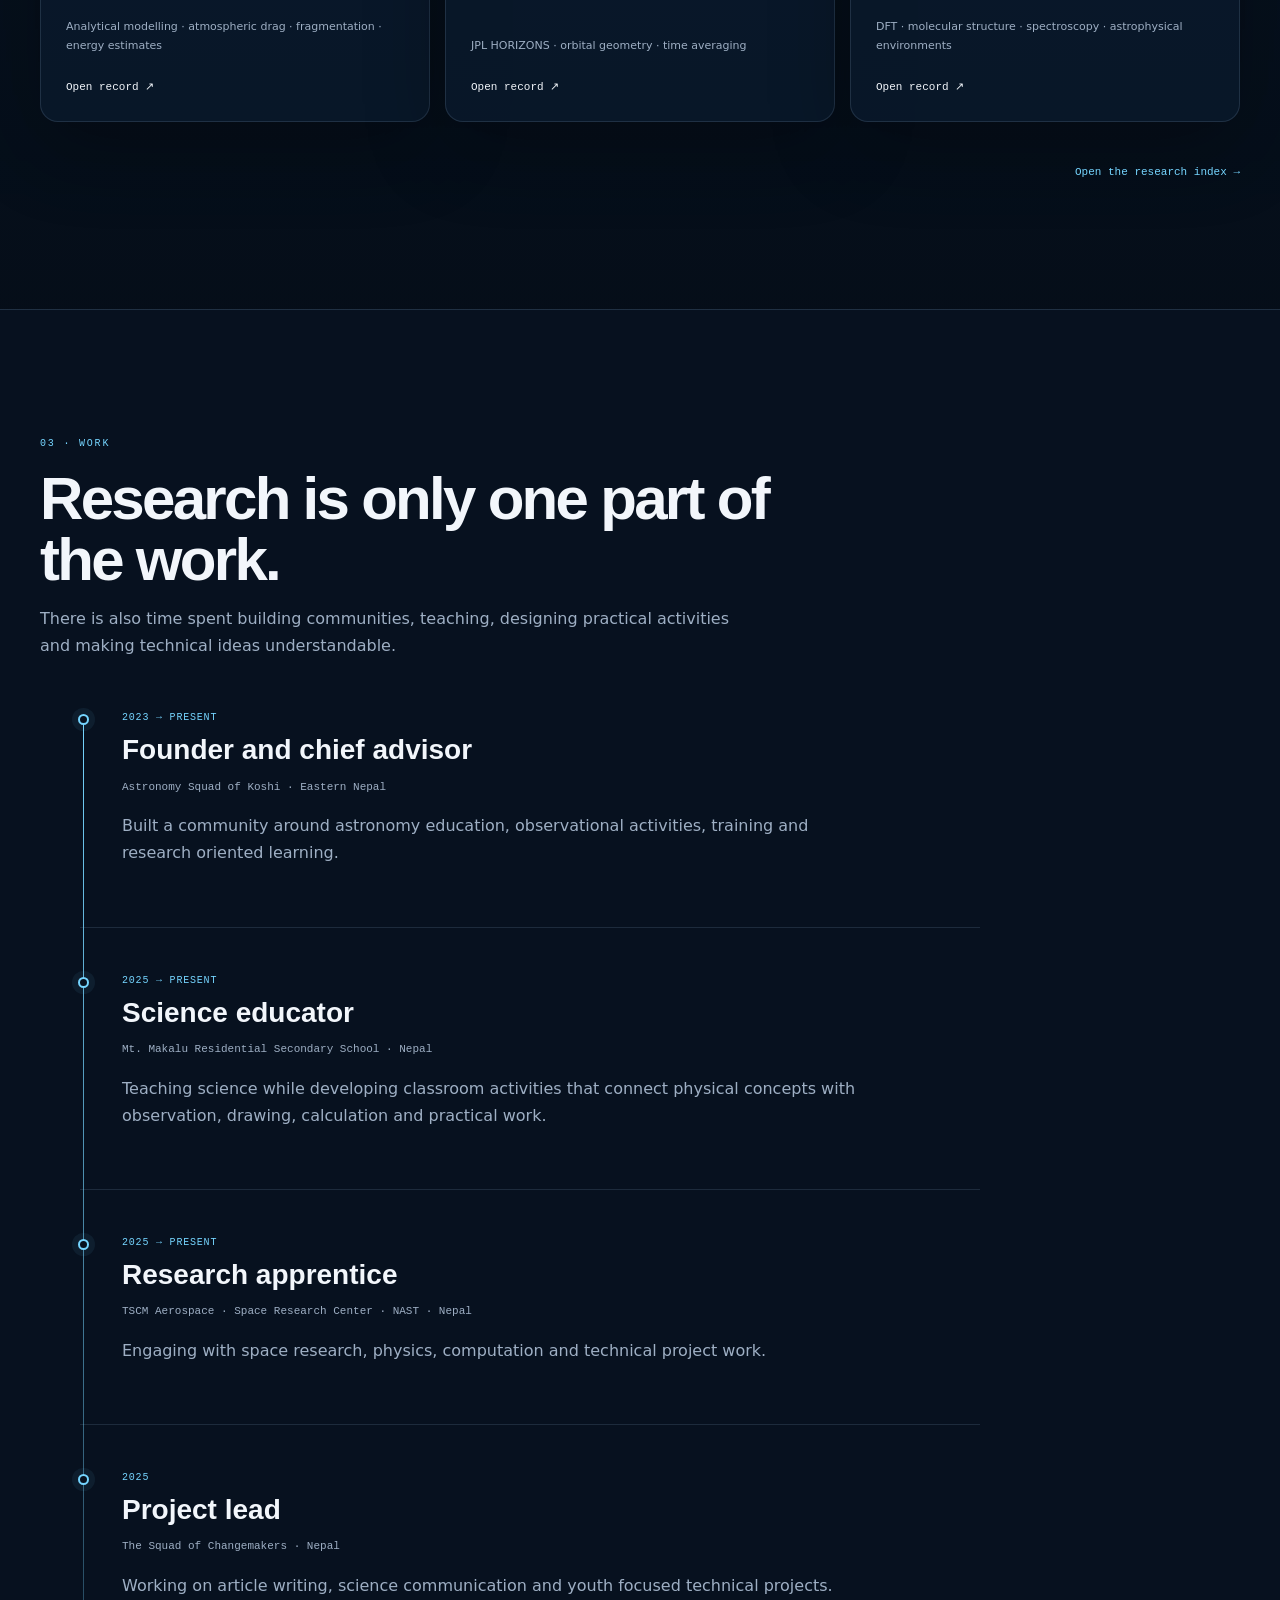
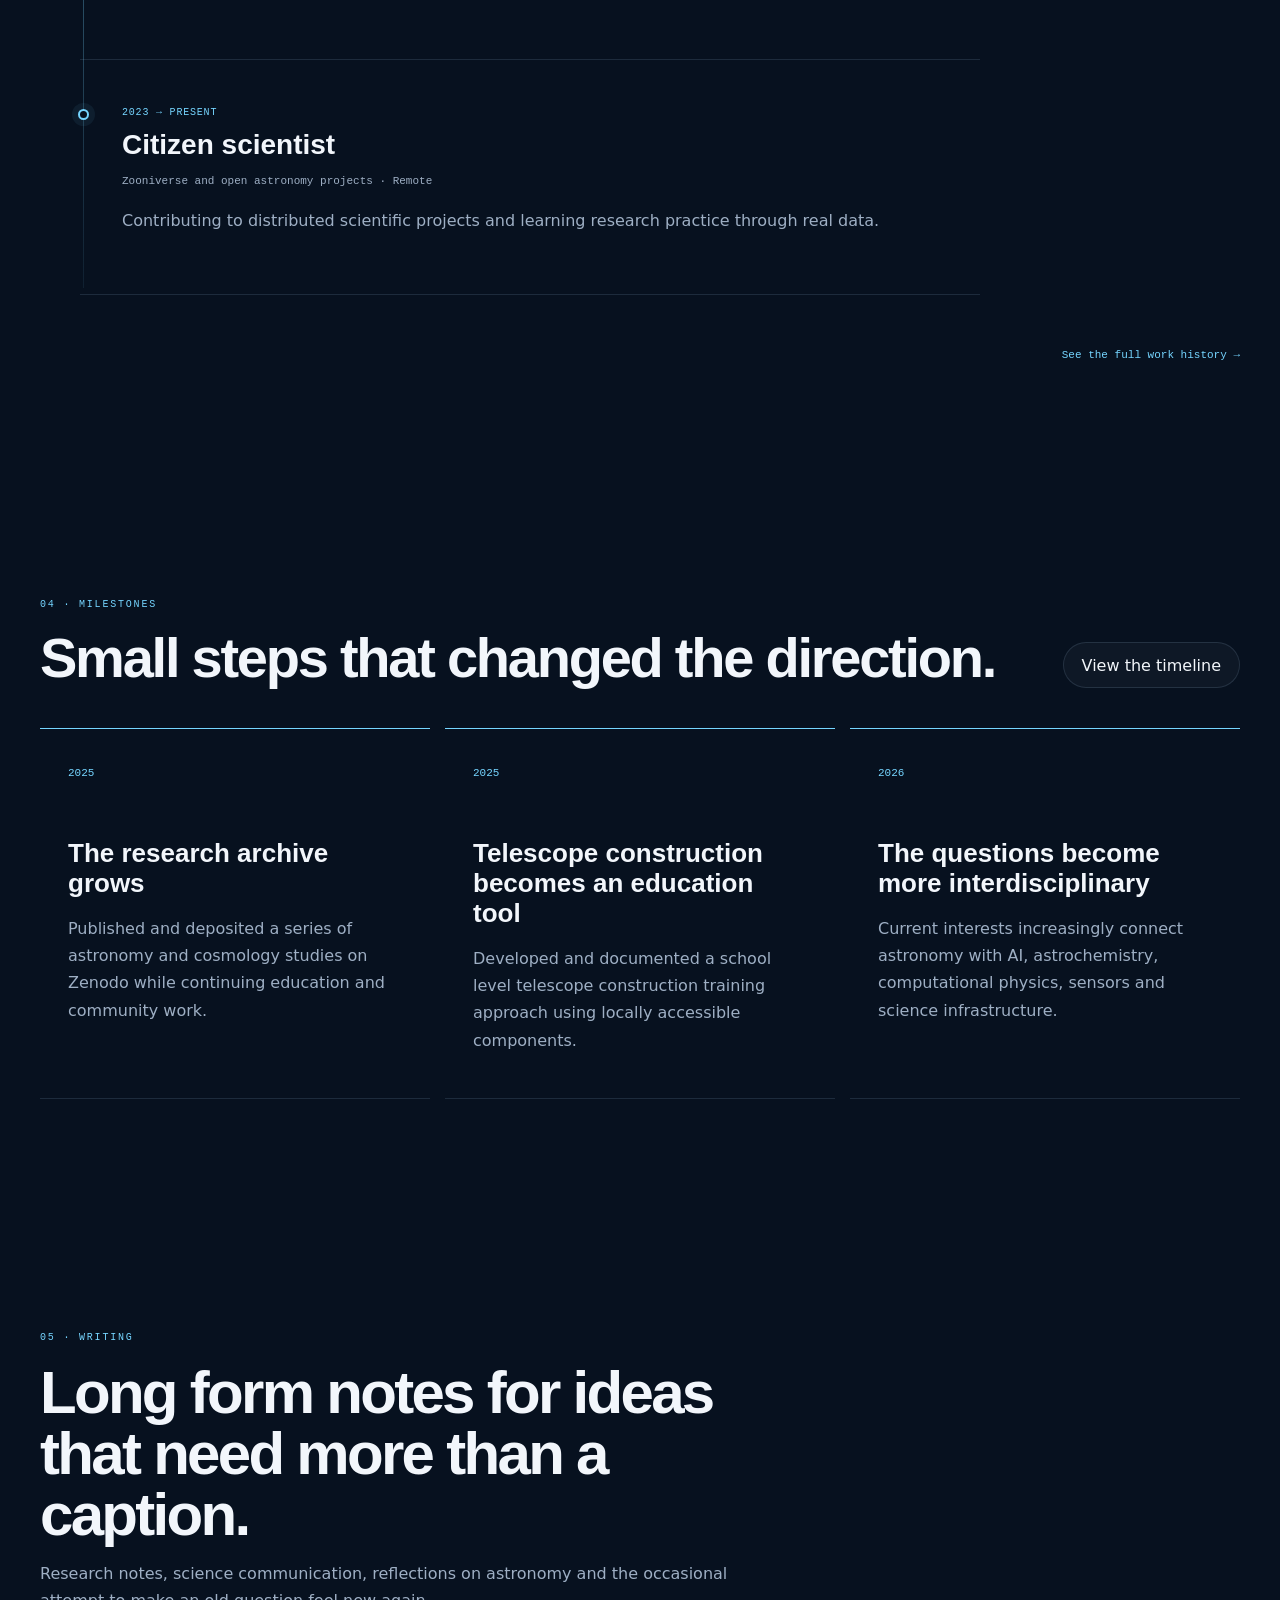
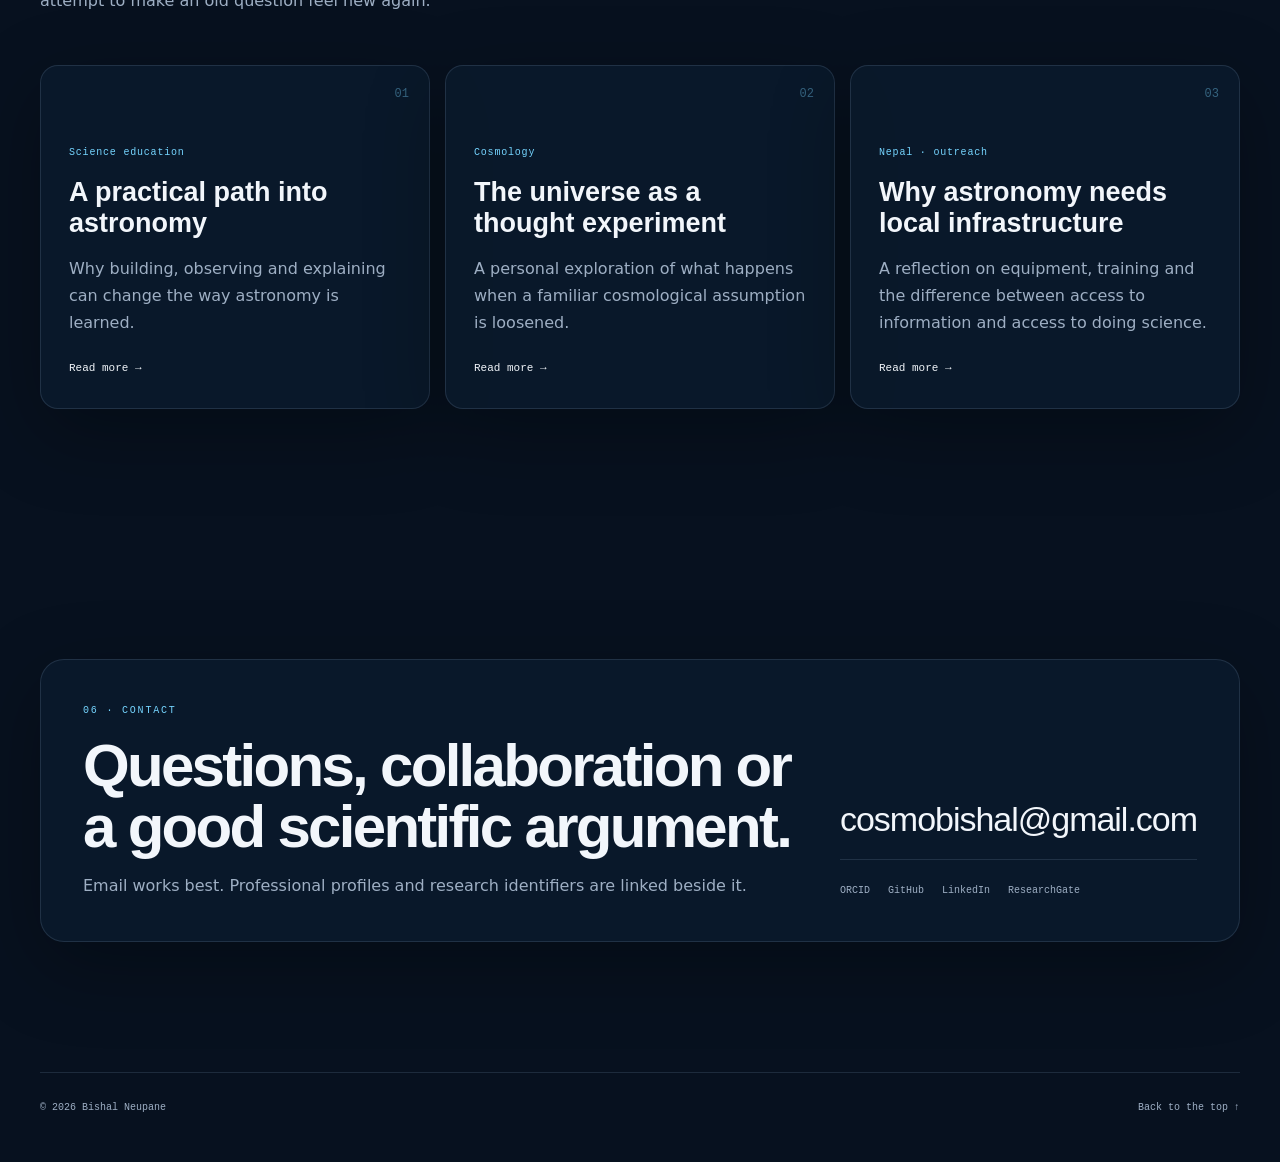
==== commit c8ede7f6: "Update title in index.html Removed the subtitle from the title tag in index.html." ====
--- a/index.html
+++ b/index.html
@@ -5,7 +5,7 @@
   <meta name="viewport" content="width=device-width, initial-scale=1">
   <meta name="description" content="Bishal Neupane, astronomy student, science educator and aspiring researcher exploring astronomy, astrophysics, cosmology, astrobiology and computational science.">
   <meta name="theme-color" content="#07111f">
-  <title>Bishal Neupane | Astronomy, Physics and Science</title>
+  <title>Bishal Neupane</title>
   <link rel="icon" href="assets/favicon.svg" type="image/svg+xml">
   <link rel="preconnect" href="https://fonts.googleapis.com">
   <link rel="preconnect" href="https://fonts.gstatic.com" crossorigin>
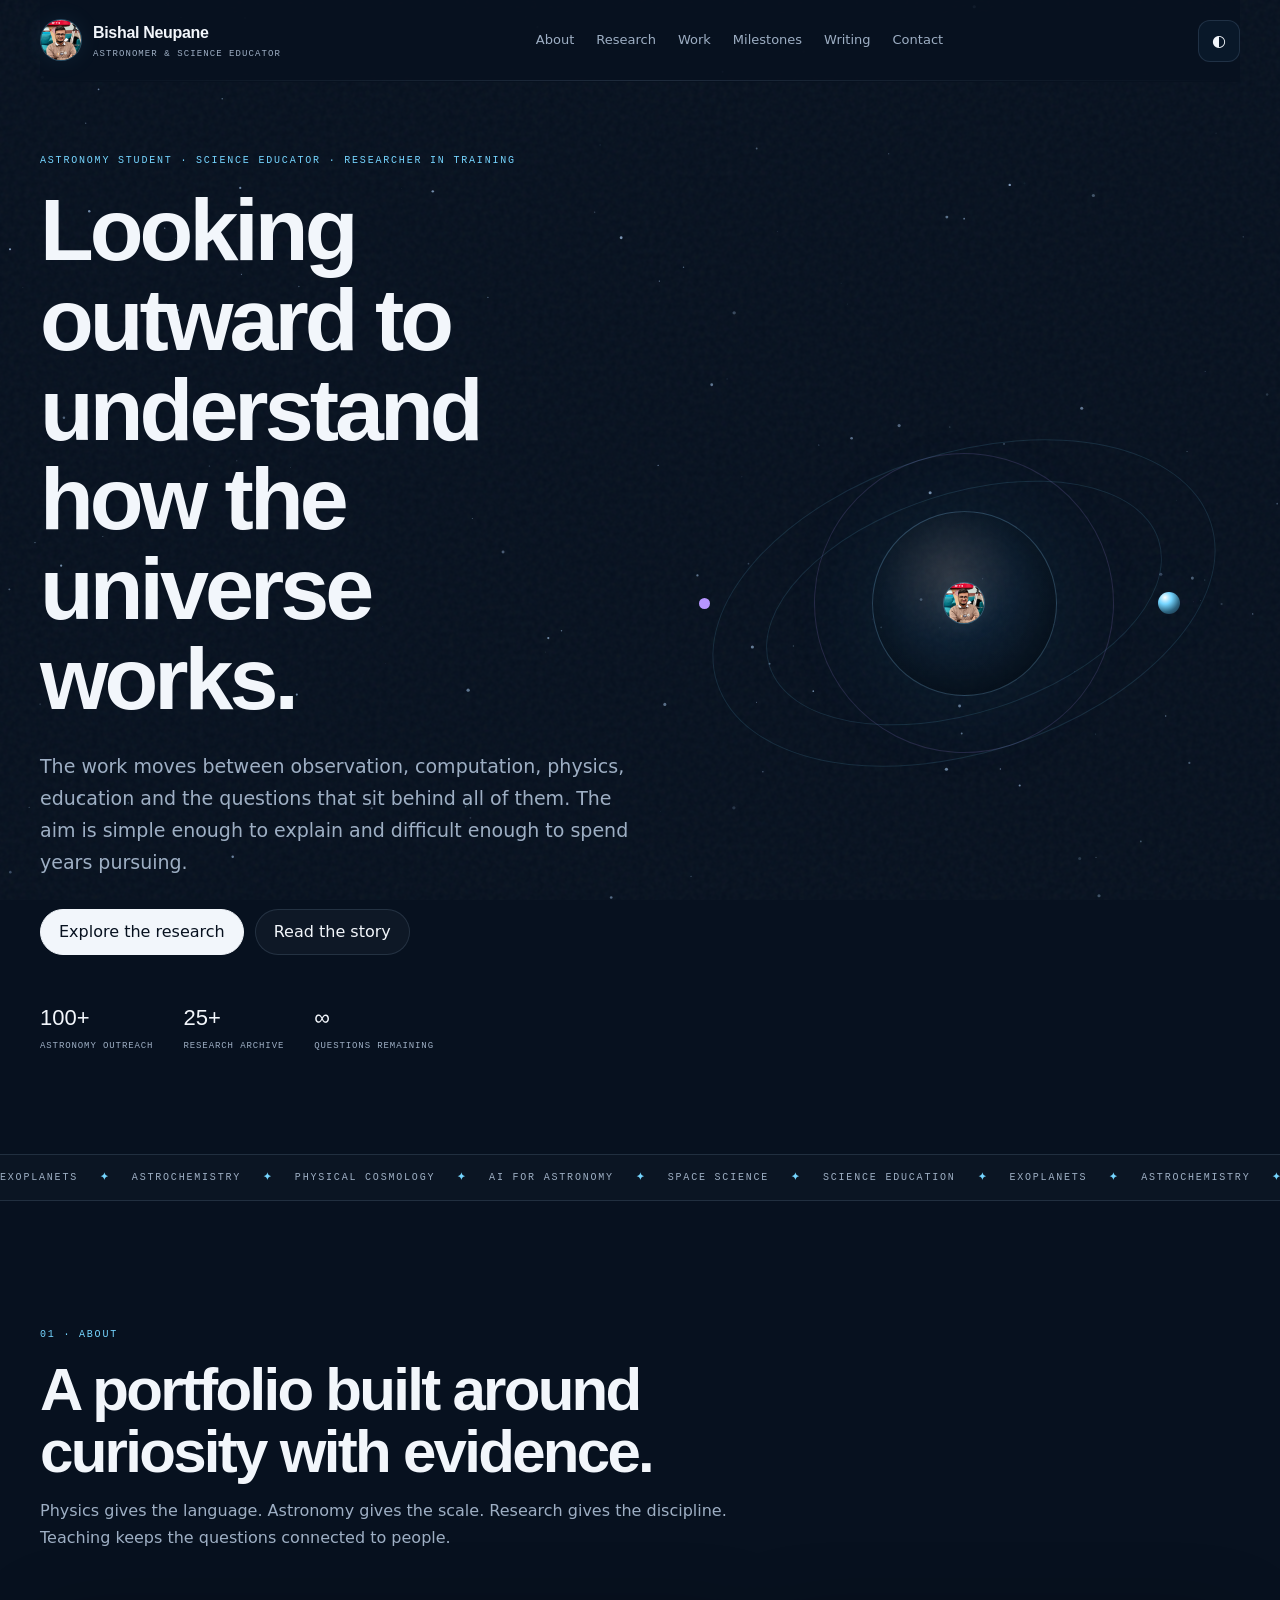
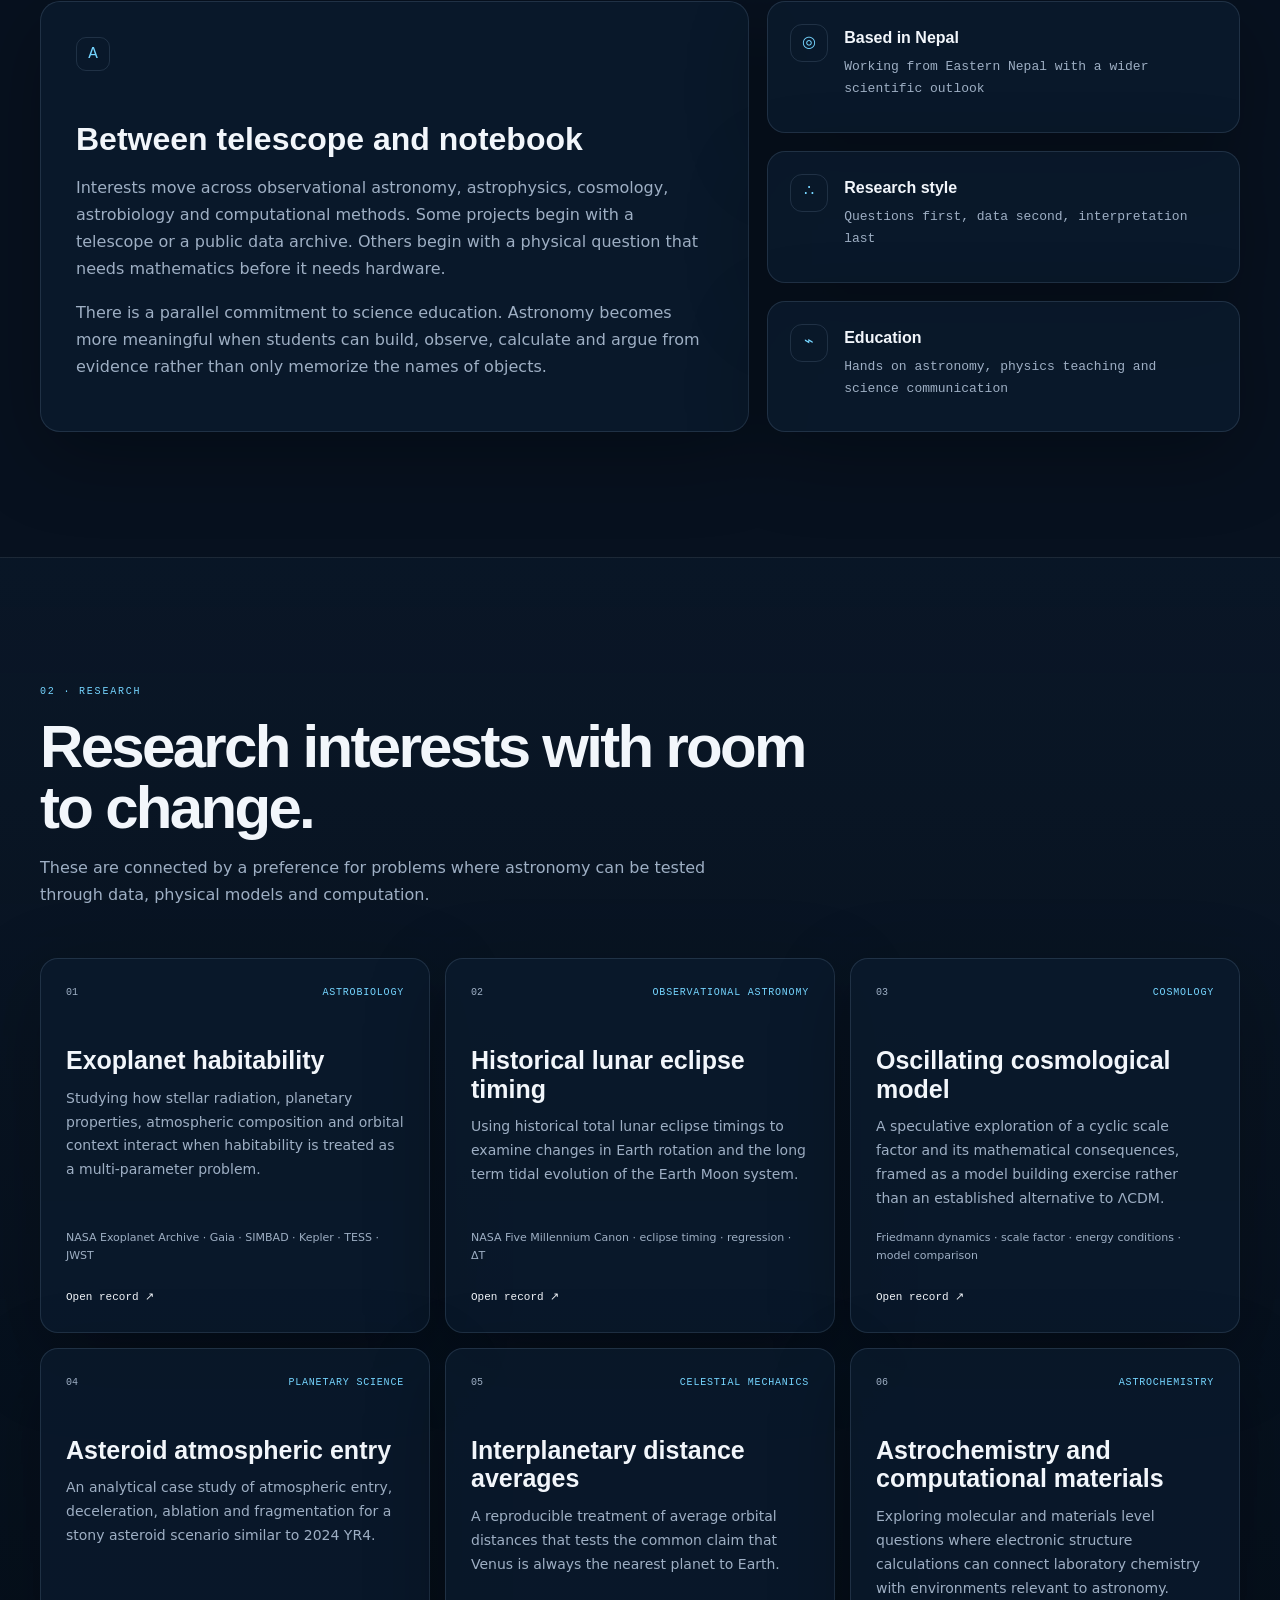
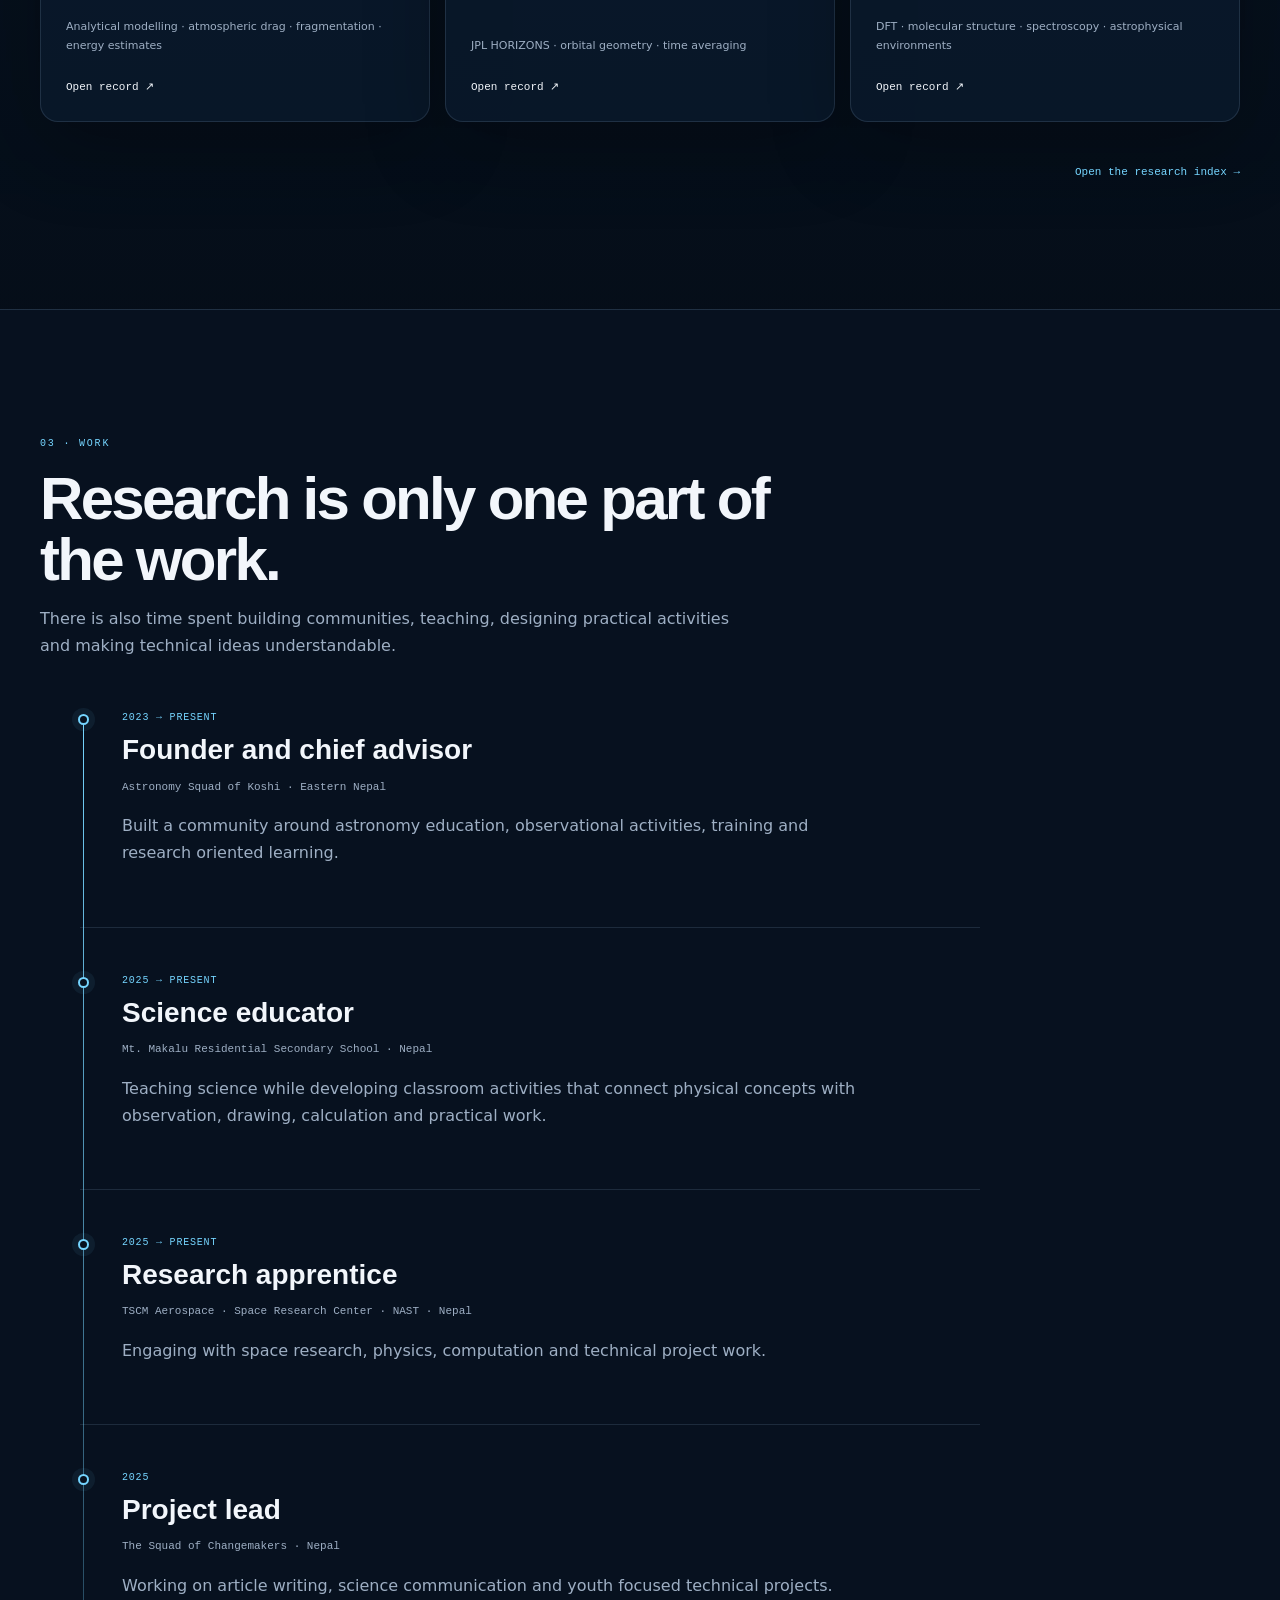
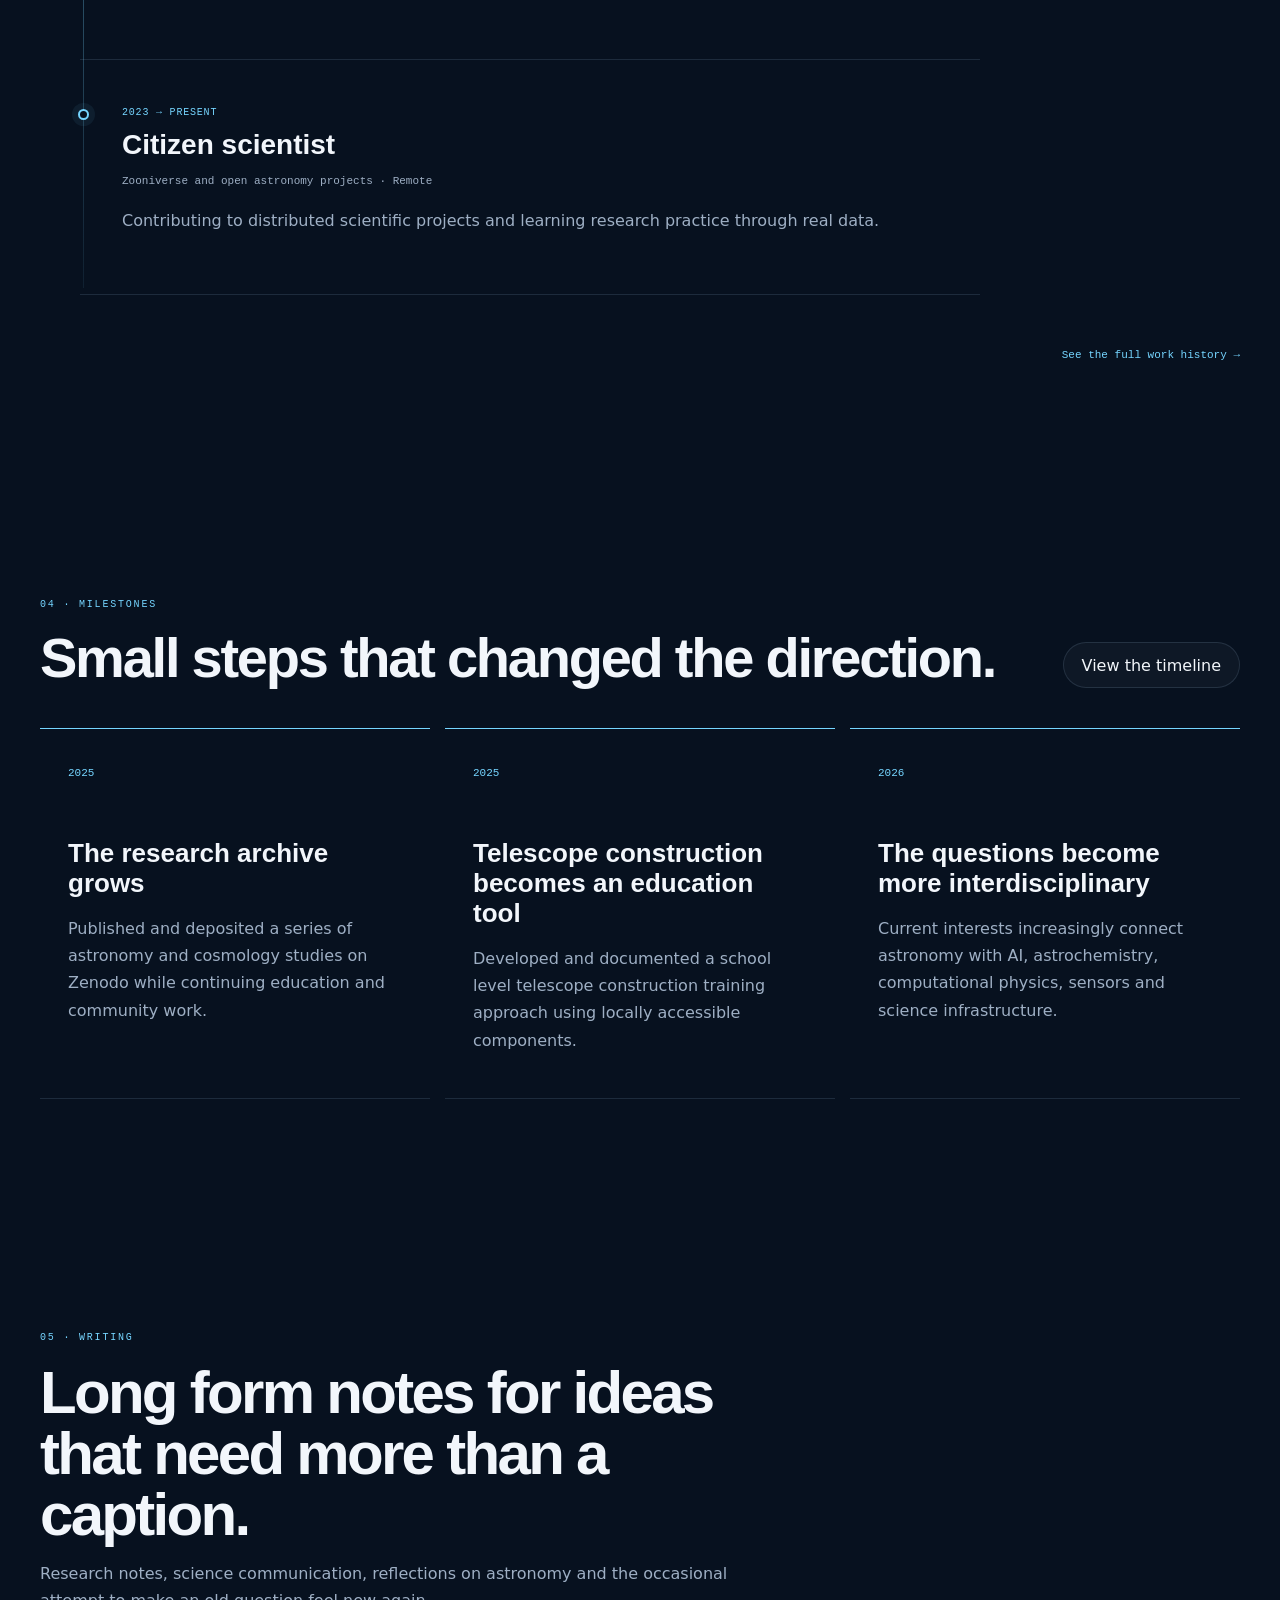
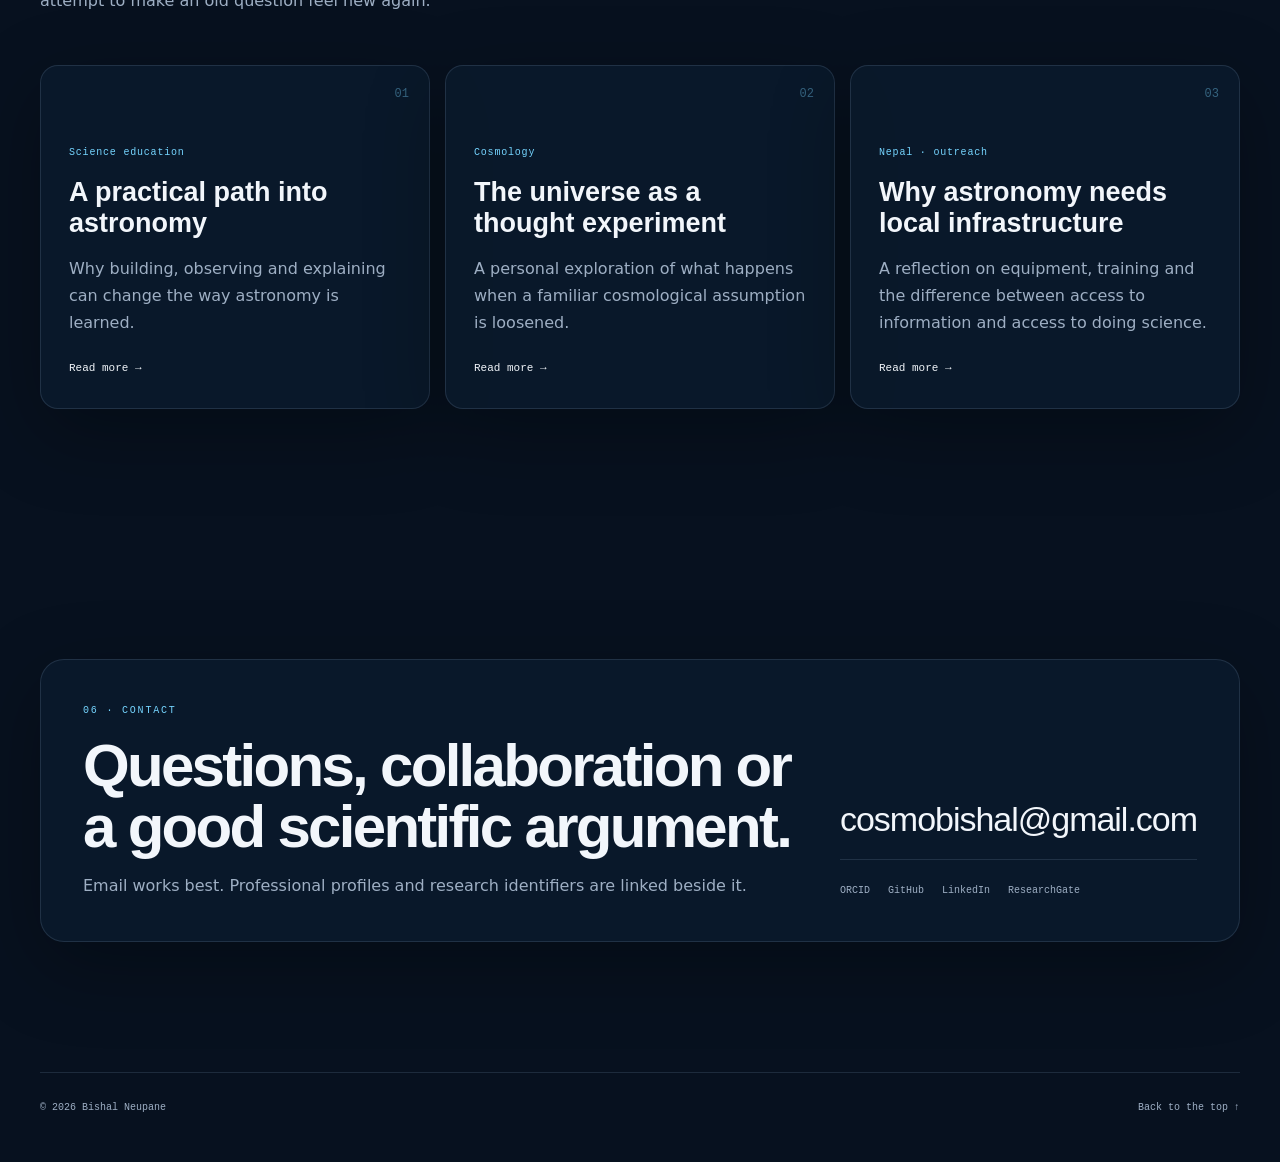
==== commit fd69e822: "Update subtitle in index.html" ====
--- a/index.html
+++ b/index.html
@@ -21,7 +21,7 @@
       <span class="brand-mark brand-photo"><img src="assets/img/bishal-profile.jpg" alt="Bishal Neupane"></span>
       <span class="brand-copy">
         <strong>Bishal Neupane</strong>
-        <small>ASTRONOMY • PHYSICS • SCIENCE</small>
+        <small>ASTRONOMER & SCIENCE EDUCATOR </small>
       </span>
     </a>
     <button class="menu-toggle" id="menuToggle" aria-expanded="false" aria-controls="mainNav">Menu</button>
